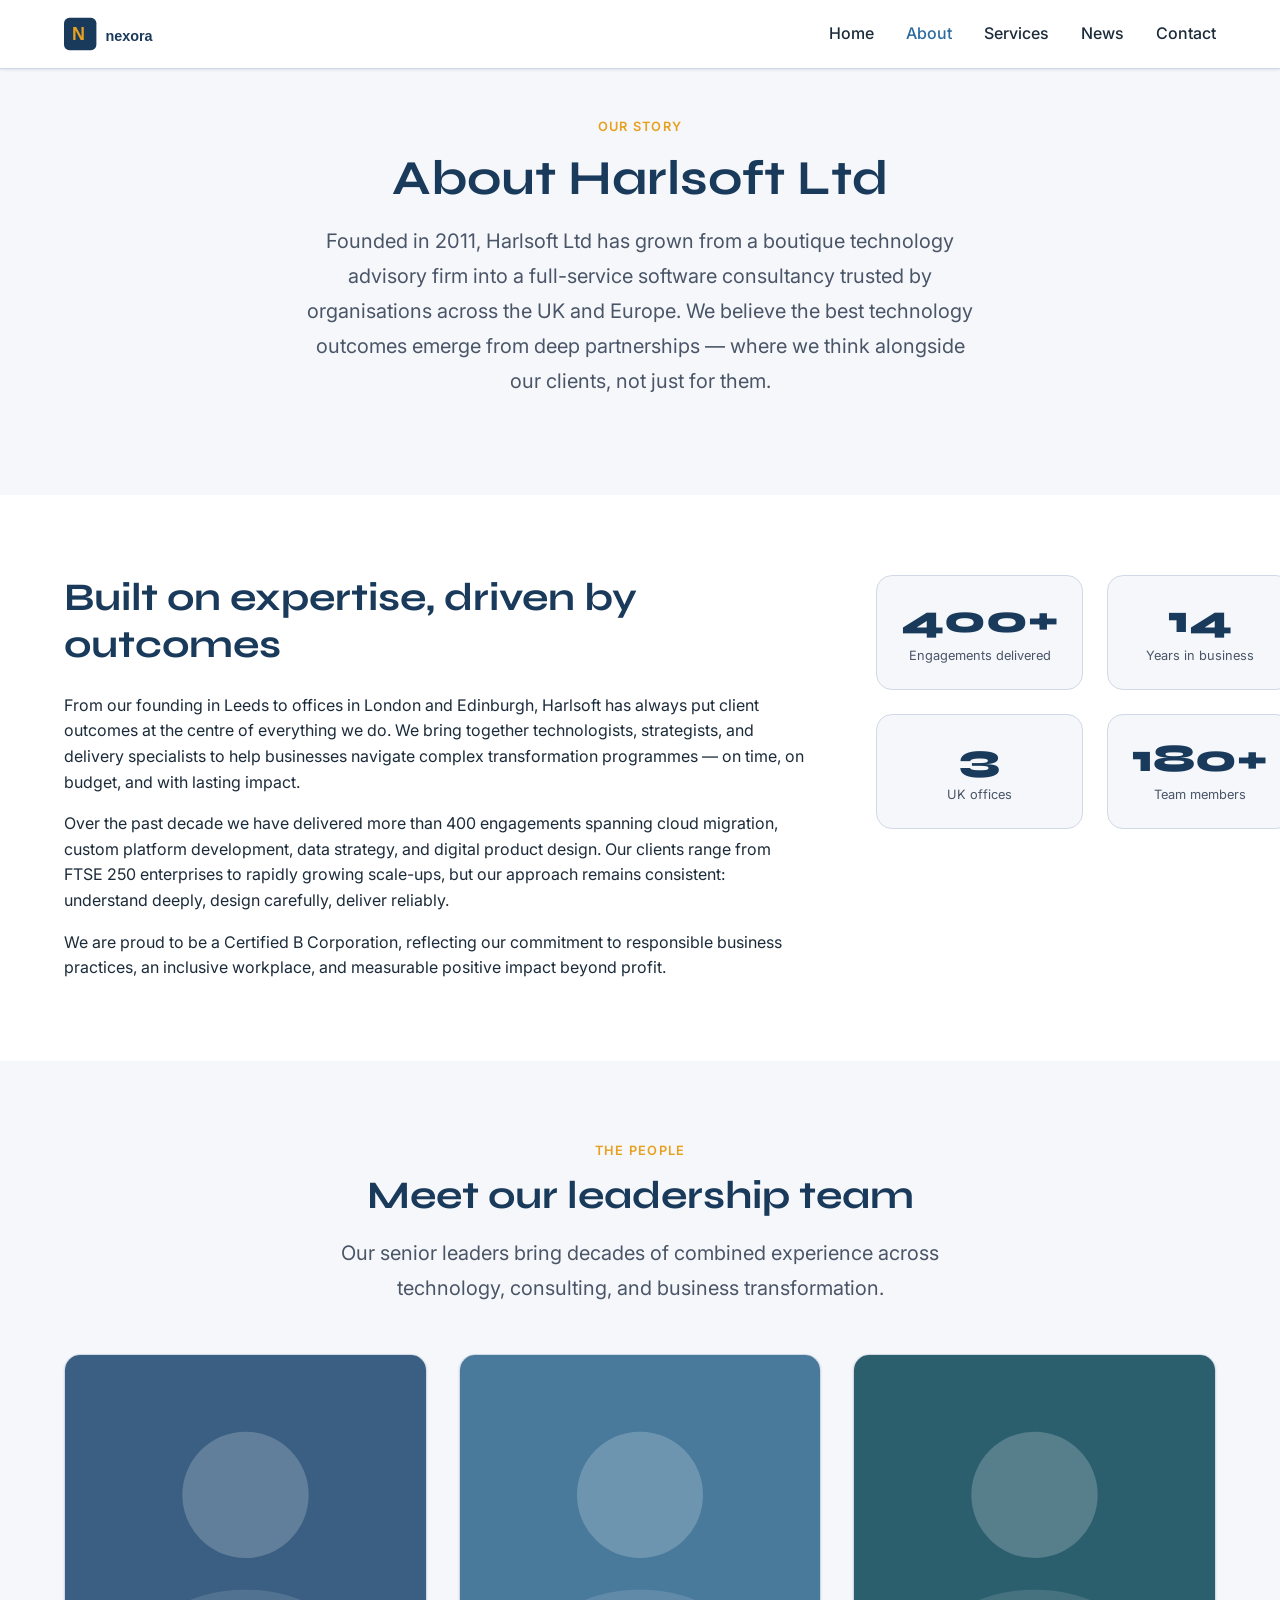
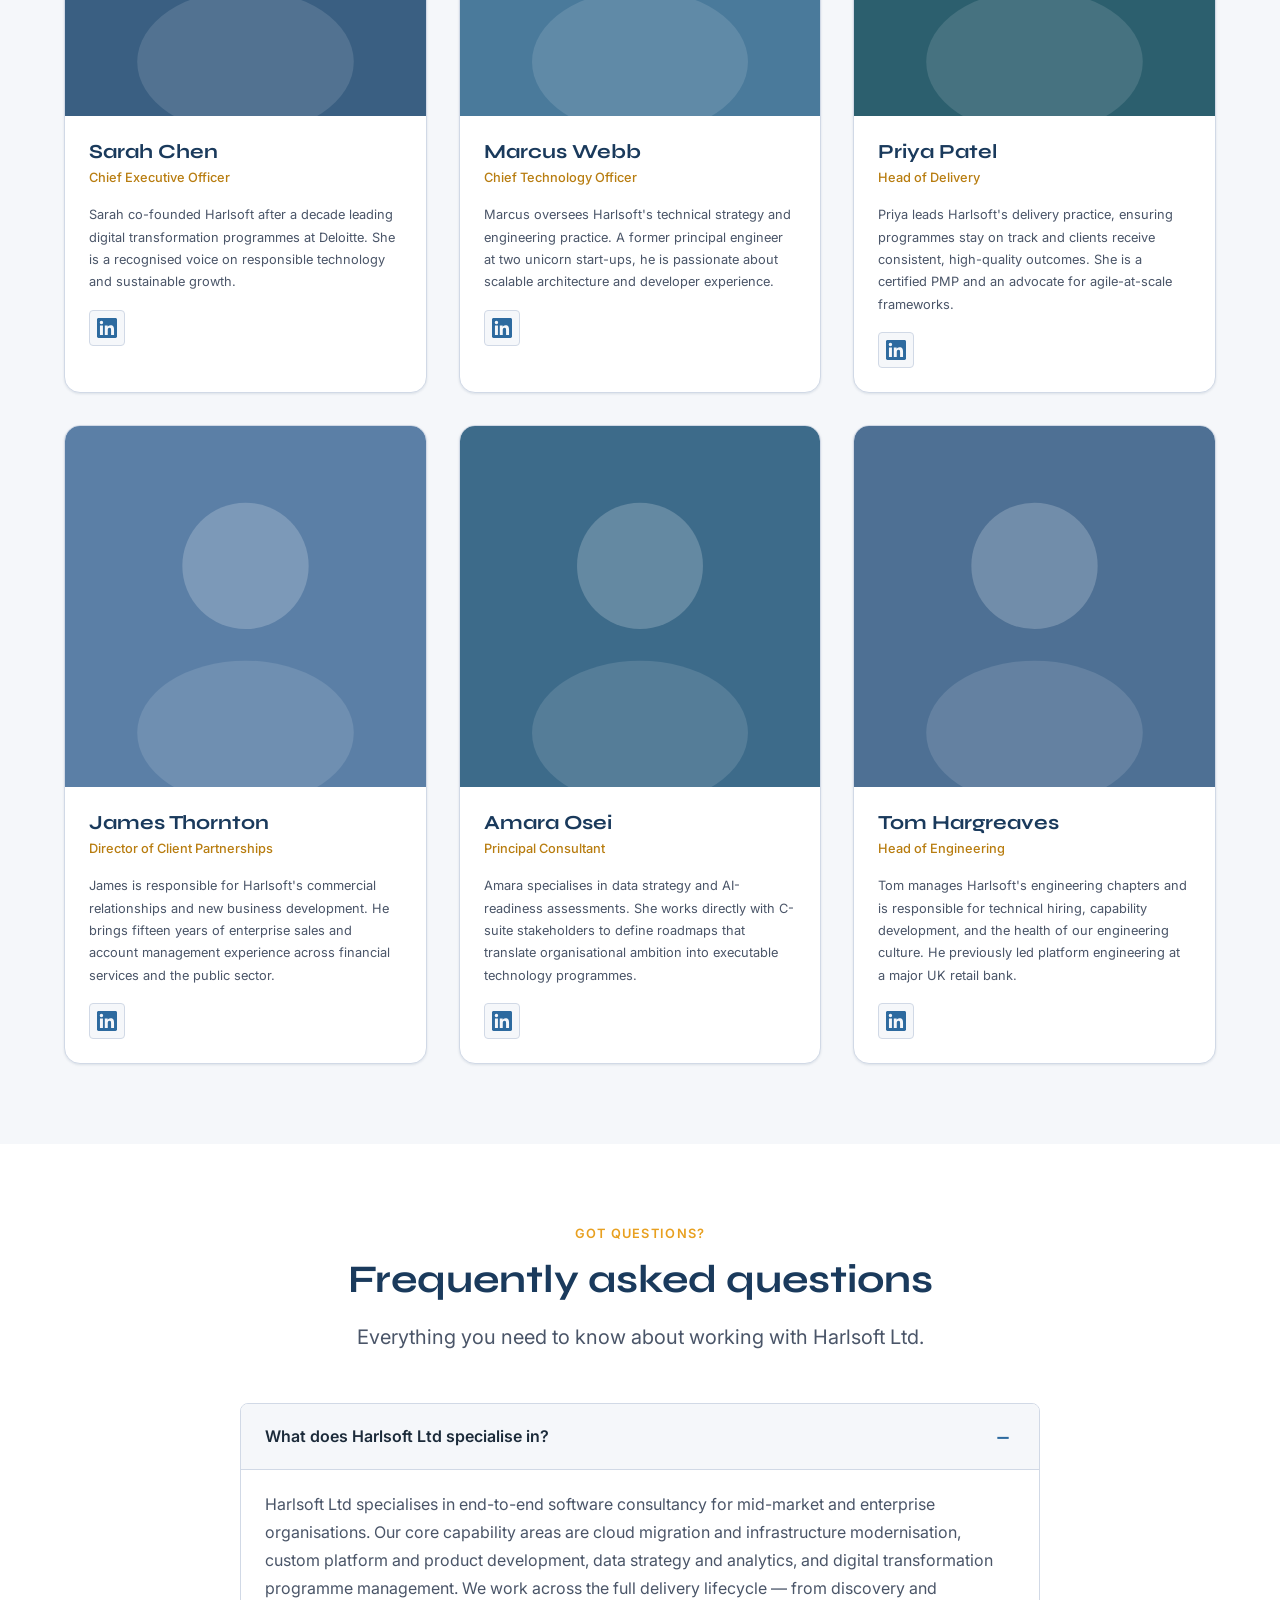
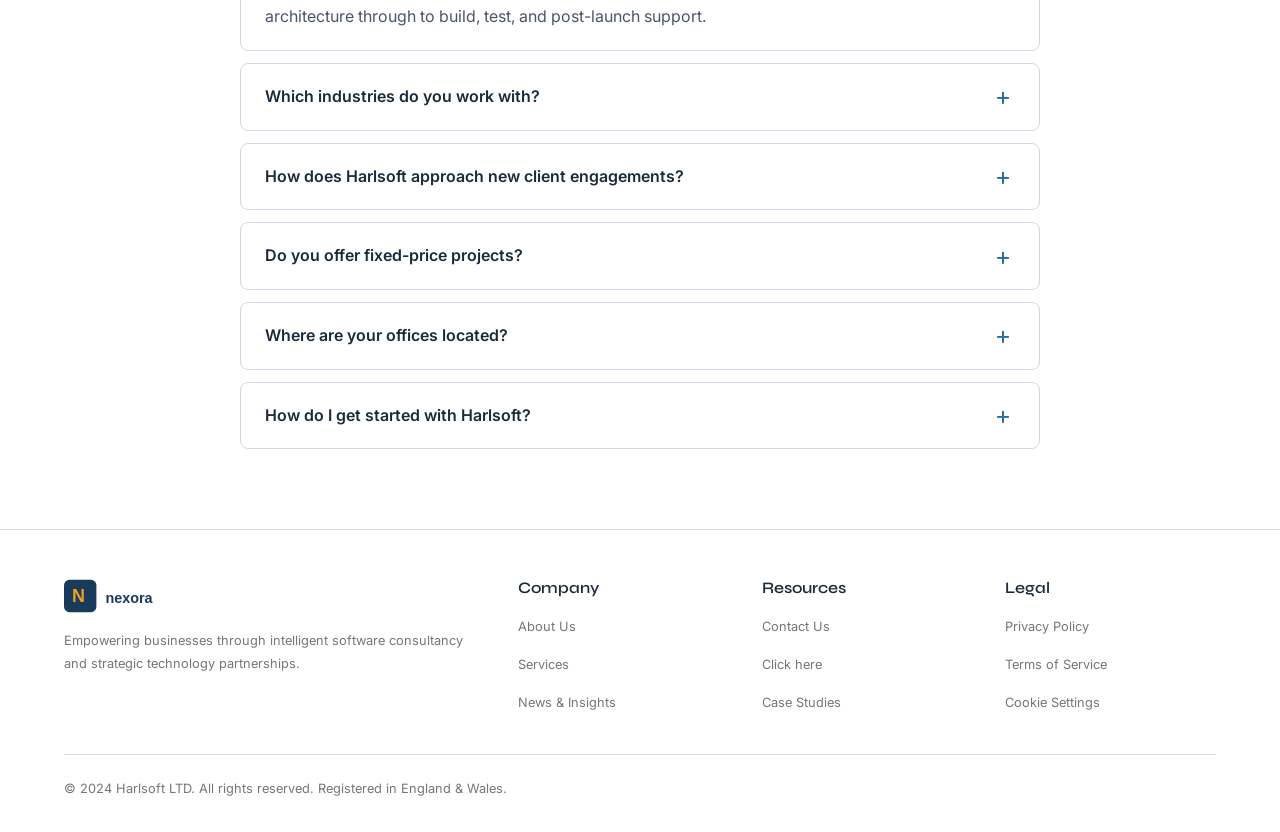
==== about.html @ 0dbf915d "Established design system, file scaffolding and shared layout, Built layout chrome for everypage, Bu" ====
<!DOCTYPE html>
<html>
  <head>
    <meta charset="UTF-8" />
    <meta name="viewport" content="width=device-width, initial-scale=1.0" />
    <title>Harlsoft Ltd</title>
    <link rel="stylesheet" href="css/styles.css" />
  </head>
  <body>
    <a href="#main-content" class="skip-link">Skip to main content</a>

    <header class="site-header">
      <div class="container">
        <div class="nav-wrapper">
          <a href="index.html" class="nav-logo">
            <img src="assets/images/logo.svg" alt="Harlsoft Ltd" />
          </a>
          <nav class="nav-primary" id="nav-primary">
            <ul>
              <li><a href="index.html" class="nav-link">Home</a></li>
              <li><a href="about.html" class="nav-link nav-link--active">About</a></li>
              <li><a href="services.html" class="nav-link">Services</a></li>
              <li><a href="news.html" class="nav-link">News</a></li>
              <li><a href="contact.html" class="nav-link">Contact</a></li>
            </ul>
          </nav>
          <div class="nav-hamburger" id="nav-hamburger">
            <span></span>
            <span></span>
            <span></span>
          </div>
        </div>
      </div>
    </header>

    <main id="main-content">

      <section class="section section--sm section--surface">
        <div class="container">
          <div class="section__header">
            <span class="section__eyebrow">Our Story</span>
            <h1 class="section__title">About Harlsoft Ltd</h1>
            <p class="section__lead">Founded in 2011, Harlsoft Ltd has grown from a boutique technology advisory firm into a full-service software consultancy trusted by organisations across the UK and Europe. We believe the best technology outcomes emerge from deep partnerships — where we think alongside our clients, not just for them.</p>
          </div>
        </div>
      </section>

      <section class="section">
        <div class="container">
          <div class="about-story">
            <div class="about-story__copy">
              <h2>Built on expertise, driven by outcomes</h2>
              <p>From our founding in Leeds to offices in London and Edinburgh, Harlsoft has always put client outcomes at the centre of everything we do. We bring together technologists, strategists, and delivery specialists to help businesses navigate complex transformation programmes — on time, on budget, and with lasting impact.</p>
              <p>Over the past decade we have delivered more than 400 engagements spanning cloud migration, custom platform development, data strategy, and digital product design. Our clients range from FTSE 250 enterprises to rapidly growing scale-ups, but our approach remains consistent: understand deeply, design carefully, deliver reliably.</p>
              <p>We are proud to be a Certified B Corporation, reflecting our commitment to responsible business practices, an inclusive workplace, and measurable positive impact beyond profit.</p>
            </div>
            <div class="about-story__stats">
              <div class="stat-block">
                <span class="stat-block__number">400+</span>
                <span class="stat-block__label">Engagements delivered</span>
              </div>
              <div class="stat-block">
                <span class="stat-block__number">14</span>
                <span class="stat-block__label">Years in business</span>
              </div>
              <div class="stat-block">
                <span class="stat-block__number">3</span>
                <span class="stat-block__label">UK offices</span>
              </div>
              <div class="stat-block">
                <span class="stat-block__number">180+</span>
                <span class="stat-block__label">Team members</span>
              </div>
            </div>
          </div>
        </div>
      </section>

      <section class="section section--surface">
        <div class="container">
          <div class="section__header">
            <span class="section__eyebrow">The People</span>
            <h2 class="section__title">Meet our leadership team</h2>
            <p class="section__lead">Our senior leaders bring decades of combined experience across technology, consulting, and business transformation.</p>
          </div>
          <div class="team-grid">

            <div class="team-member">
              <div class="team-member__photo">
                <img src="assets/images/team-1.svg" alt="Sarah Chen" class="team-member__img" />
              </div>
              <div class="team-member__info">
                <h3 class="team-member__name">Sarah Chen</h3>
                <p class="team-member__role">Chief Executive Officer</p>
                <p class="team-member__bio">Sarah co-founded Harlsoft after a decade leading digital transformation programmes at Deloitte. She is a recognised voice on responsible technology and sustainable growth.</p>
                <a href="#" class="team-member__linkedin">
                  <svg xmlns="http://www.w3.org/2000/svg" viewBox="0 0 24 24" width="20" height="20" fill="currentColor">
                    <path d="M20.447 20.452h-3.554v-5.569c0-1.328-.027-3.037-1.852-3.037-1.853 0-2.136 1.445-2.136 2.939v5.667H9.351V9h3.414v1.561h.046c.477-.9 1.637-1.85 3.37-1.85 3.601 0 4.267 2.37 4.267 5.455v6.286zM5.337 7.433a2.062 2.062 0 01-2.063-2.065 2.064 2.064 0 112.063 2.065zm1.782 13.019H3.555V9h3.564v11.452zM22.225 0H1.771C.792 0 0 .774 0 1.729v20.542C0 23.227.792 24 1.771 24h20.451C23.2 24 24 23.227 24 22.271V1.729C24 .774 23.2 0 22.222 0h.003z"/>
                  </svg>
                </a>
              </div>
            </div>

            <div class="team-member">
              <div class="team-member__photo">
                <img src="assets/images/team-2.svg" class="team-member__img" />
              </div>
              <div class="team-member__info">
                <h3 class="team-member__name">Marcus Webb</h3>
                <p class="team-member__role">Chief Technology Officer</p>
                <p class="team-member__bio">Marcus oversees Harlsoft's technical strategy and engineering practice. A former principal engineer at two unicorn start-ups, he is passionate about scalable architecture and developer experience.</p>
                <a href="#" class="team-member__linkedin">
                  <svg xmlns="http://www.w3.org/2000/svg" viewBox="0 0 24 24" width="20" height="20" fill="currentColor">
                    <path d="M20.447 20.452h-3.554v-5.569c0-1.328-.027-3.037-1.852-3.037-1.853 0-2.136 1.445-2.136 2.939v5.667H9.351V9h3.414v1.561h.046c.477-.9 1.637-1.85 3.37-1.85 3.601 0 4.267 2.37 4.267 5.455v6.286zM5.337 7.433a2.062 2.062 0 01-2.063-2.065 2.064 2.064 0 112.063 2.065zm1.782 13.019H3.555V9h3.564v11.452zM22.225 0H1.771C.792 0 0 .774 0 1.729v20.542C0 23.227.792 24 1.771 24h20.451C23.2 24 24 23.227 24 22.271V1.729C24 .774 23.2 0 22.222 0h.003z"/>
                  </svg>
                </a>
              </div>
            </div>

            <div class="team-member">
              <div class="team-member__photo">
                <img src="assets/images/team-3.svg" alt="Priya Patel" class="team-member__img" />
              </div>
              <div class="team-member__info">
                <h3 class="team-member__name">Priya Patel</h3>
                <p class="team-member__role">Head of Delivery</p>
                <p class="team-member__bio">Priya leads Harlsoft's delivery practice, ensuring programmes stay on track and clients receive consistent, high-quality outcomes. She is a certified PMP and an advocate for agile-at-scale frameworks.</p>
                <a href="#" class="team-member__linkedin">
                  <svg xmlns="http://www.w3.org/2000/svg" viewBox="0 0 24 24" width="20" height="20" fill="currentColor">
                    <path d="M20.447 20.452h-3.554v-5.569c0-1.328-.027-3.037-1.852-3.037-1.853 0-2.136 1.445-2.136 2.939v5.667H9.351V9h3.414v1.561h.046c.477-.9 1.637-1.85 3.37-1.85 3.601 0 4.267 2.37 4.267 5.455v6.286zM5.337 7.433a2.062 2.062 0 01-2.063-2.065 2.064 2.064 0 112.063 2.065zm1.782 13.019H3.555V9h3.564v11.452zM22.225 0H1.771C.792 0 0 .774 0 1.729v20.542C0 23.227.792 24 1.771 24h20.451C23.2 24 24 23.227 24 22.271V1.729C24 .774 23.2 0 22.222 0h.003z"/>
                  </svg>
                </a>
              </div>
            </div>

            <div class="team-member">
              <div class="team-member__photo">
                <img src="assets/images/team-4.svg" class="team-member__img" />
              </div>
              <div class="team-member__info">
                <h3 class="team-member__name">James Thornton</h3>
                <p class="team-member__role">Director of Client Partnerships</p>
                <p class="team-member__bio">James is responsible for Harlsoft's commercial relationships and new business development. He brings fifteen years of enterprise sales and account management experience across financial services and the public sector.</p>
                <a href="#" class="team-member__linkedin">
                  <svg xmlns="http://www.w3.org/2000/svg" viewBox="0 0 24 24" width="20" height="20" fill="currentColor">
                    <path d="M20.447 20.452h-3.554v-5.569c0-1.328-.027-3.037-1.852-3.037-1.853 0-2.136 1.445-2.136 2.939v5.667H9.351V9h3.414v1.561h.046c.477-.9 1.637-1.85 3.37-1.85 3.601 0 4.267 2.37 4.267 5.455v6.286zM5.337 7.433a2.062 2.062 0 01-2.063-2.065 2.064 2.064 0 112.063 2.065zm1.782 13.019H3.555V9h3.564v11.452zM22.225 0H1.771C.792 0 0 .774 0 1.729v20.542C0 23.227.792 24 1.771 24h20.451C23.2 24 24 23.227 24 22.271V1.729C24 .774 23.2 0 22.222 0h.003z"/>
                  </svg>
                </a>
              </div>
            </div>

            <div class="team-member">
              <div class="team-member__photo">
                <img src="assets/images/team-5.svg" alt="Amara Osei" class="team-member__img" />
              </div>
              <div class="team-member__info">
                <h3 class="team-member__name">Amara Osei</h3>
                <p class="team-member__role">Principal Consultant</p>
                <p class="team-member__bio">Amara specialises in data strategy and AI-readiness assessments. She works directly with C-suite stakeholders to define roadmaps that translate organisational ambition into executable technology programmes.</p>
                <a href="#" class="team-member__linkedin">
                  <svg xmlns="http://www.w3.org/2000/svg" viewBox="0 0 24 24" width="20" height="20" fill="currentColor">
                    <path d="M20.447 20.452h-3.554v-5.569c0-1.328-.027-3.037-1.852-3.037-1.853 0-2.136 1.445-2.136 2.939v5.667H9.351V9h3.414v1.561h.046c.477-.9 1.637-1.85 3.37-1.85 3.601 0 4.267 2.37 4.267 5.455v6.286zM5.337 7.433a2.062 2.062 0 01-2.063-2.065 2.064 2.064 0 112.063 2.065zm1.782 13.019H3.555V9h3.564v11.452zM22.225 0H1.771C.792 0 0 .774 0 1.729v20.542C0 23.227.792 24 1.771 24h20.451C23.2 24 24 23.227 24 22.271V1.729C24 .774 23.2 0 22.222 0h.003z"/>
                  </svg>
                </a>
              </div>
            </div>

            <div class="team-member">
              <div class="team-member__photo">
                <img src="assets/images/team-6.svg" class="team-member__img" />
              </div>
              <div class="team-member__info">
                <h3 class="team-member__name">Tom Hargreaves</h3>
                <p class="team-member__role">Head of Engineering</p>
                <p class="team-member__bio">Tom manages Harlsoft's engineering chapters and is responsible for technical hiring, capability development, and the health of our engineering culture. He previously led platform engineering at a major UK retail bank.</p>
                <a href="#" class="team-member__linkedin">
                  <svg xmlns="http://www.w3.org/2000/svg" viewBox="0 0 24 24" width="20" height="20" fill="currentColor">
                    <path d="M20.447 20.452h-3.554v-5.569c0-1.328-.027-3.037-1.852-3.037-1.853 0-2.136 1.445-2.136 2.939v5.667H9.351V9h3.414v1.561h.046c.477-.9 1.637-1.85 3.37-1.85 3.601 0 4.267 2.37 4.267 5.455v6.286zM5.337 7.433a2.062 2.062 0 01-2.063-2.065 2.064 2.064 0 112.063 2.065zm1.782 13.019H3.555V9h3.564v11.452zM22.225 0H1.771C.792 0 0 .774 0 1.729v20.542C0 23.227.792 24 1.771 24h20.451C23.2 24 24 23.227 24 22.271V1.729C24 .774 23.2 0 22.222 0h.003z"/>
                  </svg>
                </a>
              </div>
            </div>

          </div>
        </div>
      </section>

      <section class="section">
        <div class="container">
          <div class="section__header">
            <span class="section__eyebrow">Got Questions?</span>
            <h2 class="section__title">Frequently asked questions</h2>
            <p class="section__lead">Everything you need to know about working with Harlsoft Ltd.</p>
          </div>

          <div class="accordion" id="faq-accordion">

            <div class="accordion__item accordion__item--open">
              <div class="accordion__trigger">
                <span class="accordion__question">What does Harlsoft Ltd specialise in?</span>
                <span class="accordion__icon">&#8722;</span>
              </div>
              <div class="accordion__panel" aria-hidden="true">
                <p>Harlsoft Ltd specialises in end-to-end software consultancy for mid-market and enterprise organisations. Our core capability areas are cloud migration and infrastructure modernisation, custom platform and product development, data strategy and analytics, and digital transformation programme management. We work across the full delivery lifecycle — from discovery and architecture through to build, test, and post-launch support.</p>
              </div>
            </div>

            <div class="accordion__item">
              <div class="accordion__trigger">
                <span class="accordion__question">Which industries do you work with?</span>
                <span class="accordion__icon">&#43;</span>
              </div>
              <div class="accordion__panel" aria-hidden="true">
                <p>We have deep sector experience across financial services, insurance, retail and e-commerce, media and publishing, logistics, and the public sector. While our consultants bring sector-specific knowledge, we find that the technology and delivery challenges our clients face transcend industry boundaries — and we actively share learnings across verticals to bring fresh perspectives to every engagement.</p>
              </div>
            </div>

            <div class="accordion__item">
              <div class="accordion__trigger">
                <span class="accordion__question">How does Harlsoft approach new client engagements?</span>
                <span class="accordion__icon">&#43;</span>
              </div>
              <div class="accordion__panel" aria-hidden="true">
                <p>Every engagement begins with a structured discovery phase, typically two to four weeks, during which we meet key stakeholders, review existing systems and documentation, and develop a clear picture of your objectives, constraints, and risks. From discovery we produce a delivery roadmap and a recommended engagement model — whether that is a dedicated team, a time-and-materials arrangement, or a fixed-scope project. We will never recommend a model that does not genuinely suit your needs.</p>
              </div>
            </div>

            <div class="accordion__item">
              <div class="accordion__trigger">
                <span class="accordion__question">Do you offer fixed-price projects?</span>
                <span class="accordion__icon">&#43;</span>
              </div>
              <div class="accordion__panel" aria-hidden="true">
                <p>Yes, for well-defined scopes we are happy to work on a fixed-price basis. We use our discovery phase to ensure we understand the requirements thoroughly before committing to a price. For more exploratory or iterative programmes, we typically recommend a time-and-materials model with clear sprint cadences and regular budget reviews, which gives you both flexibility and predictability. Our commercial team will work with you to find the arrangement that best fits your procurement requirements.</p>
              </div>
            </div>

            <div class="accordion__item">
              <div class="accordion__trigger">
                <span class="accordion__question">Where are your offices located?</span>
                <span class="accordion__icon">&#43;</span>
              </div>
              <div class="accordion__panel" aria-hidden="true">
                <p>Our headquarters are in Leeds, with additional offices in London (Shoreditch) and Edinburgh. We operate on a hybrid model — our consultants work on-site with clients when collaboration demands it and remotely when deep focus work is required. We are comfortable working with clients anywhere in the UK and have delivered remote-first engagements for clients in Europe and North America.</p>
              </div>
            </div>

            <div class="accordion__item">
              <div class="accordion__trigger">
                <span class="accordion__question">How do I get started with Harlsoft?</span>
                <span class="accordion__icon">&#43;</span>
              </div>
              <div class="accordion__panel" aria-hidden="true">
                <p>The easiest way to start a conversation is through our <a href="contact.html">contact form</a>. Tell us a little about your organisation and the challenge you are trying to solve, and one of our client partners will be in touch within one working day. If you have a more urgent requirement, you are welcome to call our main office number listed on the contact page. We do not use gatekeeping sales processes — you will speak to a senior consultant from your very first conversation.</p>
              </div>
            </div>

          </div>
        </div>
      </section>

    </main>

    <footer class="site-footer">
      <div class="container">
        <div class="footer-grid">
          <div class="footer-col footer-col--brand">
            <a href="index.html" class="nav-logo footer-logo">
              <img src="assets/images/logo.svg" alt="Harlsoft Ltd" />
            </a>
            <p>Empowering businesses through intelligent software consultancy and strategic technology partnerships.</p>
          </div>
          <div class="footer-col">
            <h4>Company</h4>
            <ul>
              <li><a href="about.html">About Us</a></li>
              <li><a href="services.html">Services</a></li>
              <li><a href="news.html">News &amp; Insights</a></li>
            </ul>
          </div>
          <div class="footer-col">
            <h4>Resources</h4>
            <ul>
              <li><a href="contact.html">Contact Us</a></li>
              <li><a href="#">Click here</a></li>
              <li><a href="#">Case Studies</a></li>
            </ul>
          </div>
          <div class="footer-col">
            <h4>Legal</h4>
            <ul>
              <li><a href="#">Privacy Policy</a></li>
              <li><a href="#">Terms of Service</a></li>
              <li><a href="#">Cookie Settings</a></li>
            </ul>
          </div>
        </div>
        <div class="footer-bottom">
          <p>&copy; 2024 Harlsoft LTD. All rights reserved. Registered in England &amp; Wales.</p>
        </div>
      </div>
    </footer>

    <script src="js/main.js"></script>
  </body>
</html>
---- css/styles.css ----
/*
 * Harlsoft Ltd — Corporate Site Stylesheet
 * Brand direction: trustworthy / corporate-blue
 * Primary palette: deep navy + slate + white, amber accent
 * Display font: Syne | Body font: Inter
 */

@import url('https://fonts.googleapis.com/css2?family=Syne:wght@600;700;800&family=Inter:wght@300;400;500;600&display=swap');

/* =========================================================
   Custom Properties — Design System
   ========================================================= */

:root {
  /* Colour — Brand */
  --colour-primary:       #1a3a5c;
  --colour-primary-mid:   #2d6a9f;
  --colour-primary-light: #6fb3e0;
  --colour-accent:        #e8a020;
  --colour-accent-dark:   #b87d10;

  /* Colour — Neutrals */
  --colour-white:         #ffffff;
  --colour-surface:       #f5f7fa;
  --colour-border:        #d1d9e6;
  --colour-muted:         #767676;
  --colour-text-secondary:#4a5568;
  --colour-text:          #1c2b3a;
  --colour-dark:          #0f1f30;

  /* Colour — Feedback */
  --colour-success:       #2a7d4f;
  --colour-error:         #c0392b;
  --colour-warning:       #d68910;

  /* Typography — Font Families */
  --font-display: 'Syne', 'Segoe UI', Arial, sans-serif;
  --font-body:    'Inter', 'Segoe UI', Arial, sans-serif;

  /* Typography — Scale (Major Third: 1.250) */
  --text-xs:   0.64rem;    /* ~10px */
  --text-sm:   0.8rem;     /* ~13px */
  --text-base: 1rem;       /* 16px */
  --text-md:   1.25rem;    /* 20px */
  --text-lg:   1.563rem;   /* 25px */
  --text-xl:   1.953rem;   /* 31px */
  --text-2xl:  2.441rem;   /* 39px */
  --text-3xl:  3.052rem;   /* 49px */

  /* Typography — Weight */
  --weight-light:   300;
  --weight-regular: 400;
  --weight-medium:  500;
  --weight-semibold:600;
  --weight-bold:    700;
  --weight-extrabold:800;

  /* Typography — Line height */
  --leading-tight:  1.2;
  --leading-snug:   1.4;
  --leading-normal: 1.6;
  --leading-relaxed:1.75;

  /* Spacing Scale (base 4px) */
  --space-1:  0.25rem;   /* 4px */
  --space-2:  0.5rem;    /* 8px */
  --space-3:  0.75rem;   /* 12px */
  --space-4:  1rem;      /* 16px */
  --space-5:  1.25rem;   /* 20px */
  --space-6:  1.5rem;    /* 24px */
  --space-8:  2rem;      /* 32px */
  --space-10: 2.5rem;    /* 40px */
  --space-12: 3rem;      /* 48px */
  --space-16: 4rem;      /* 64px */
  --space-20: 5rem;      /* 80px */
  --space-24: 6rem;      /* 96px */
  --space-32: 8rem;      /* 128px */

  /* Layout */
  --container-max:   1200px;
  --container-wide:  1400px;
  --gutter:          var(--space-6);

  /* Radius */
  --radius-sm:  4px;
  --radius-md:  8px;
  --radius-lg:  16px;
  --radius-full:9999px;

  /* Shadow */
  --shadow-sm:  0 1px 3px rgba(26,58,92,0.08), 0 1px 2px rgba(26,58,92,0.04);
  --shadow-md:  0 4px 12px rgba(26,58,92,0.10), 0 2px 6px rgba(26,58,92,0.06);
  --shadow-lg:  0 12px 32px rgba(26,58,92,0.14), 0 4px 12px rgba(26,58,92,0.08);
  --shadow-xl:  0 24px 64px rgba(26,58,92,0.18);

  /* Transitions */
  --transition-fast:   0.15s ease;
  --transition-normal: 0.25s ease;
  --transition-slow:   0.4s ease;

  /* Z-index layers */
  --z-base:    1;
  --z-overlay: 100;
  --z-modal:   200;
  --z-nav:     300;
  --z-toast:   400;

  /* Breakpoints (referenced in comments — used via media queries below) */
  /* --bp-sm: 480px | --bp-md: 768px | --bp-lg: 1024px | --bp-xl: 1280px */
}

/* =========================================================
   Reset & Base
   ========================================================= */

*, *::before, *::after {
  box-sizing: border-box;
  margin: 0;
  padding: 0;
}

html {
  font-size: 100%;
  scroll-behavior: smooth;
  -webkit-text-size-adjust: 100%;
}

body {
  font-family: var(--font-body);
  font-size: var(--text-base);
  font-weight: var(--weight-regular);
  line-height: var(--leading-normal);
  color: var(--colour-text);
  background-color: var(--colour-white);
  min-height: 100vh;
  display: flex;
  flex-direction: column;
}

img,
svg {
  display: block;
  max-width: 100%;
}

a {
  color: var(--colour-primary-mid);
  text-decoration: underline;
}

a:hover {
  color: var(--colour-primary);
}

ul, ol {
  list-style: none;
}

button,
input,
select,
textarea {
  font-family: inherit;
  font-size: inherit;
}

/* =========================================================
   Layout Utilities
   ========================================================= */

.container {
  width: 100%;
  max-width: var(--container-max);
  margin-inline: auto;
  padding-inline: var(--gutter);
}

.container--wide {
  max-width: var(--container-wide);
}

.sr-only {
  position: absolute;
  width: 1px;
  height: 1px;
  padding: 0;
  margin: -1px;
  overflow: hidden;
  clip: rect(0 0 0 0);
  white-space: nowrap;
  border-width: 0;
}

/* =========================================================
   Typography
   ========================================================= */

h1, h2, h3, h4, h5, h6 {
  font-family: var(--font-display);
  font-weight: var(--weight-bold);
  line-height: var(--leading-tight);
  color: var(--colour-primary);
}

h1 { font-size: var(--text-3xl); }
h2 { font-size: var(--text-2xl); }
h3 { font-size: var(--text-xl); }
h4 { font-size: var(--text-lg); }
h5 { font-size: var(--text-md); }
h6 { font-size: var(--text-base); }

p { margin-block-end: var(--space-4); }
p:last-child { margin-block-end: 0; }

strong { font-weight: var(--weight-semibold); }

blockquote {
  border-inline-start: 4px solid var(--colour-primary-light);
  padding: var(--space-4) var(--space-6);
  margin: var(--space-8) 0;
  font-style: italic;
  color: var(--colour-text-secondary);
}

/* =========================================================
   Buttons
   ========================================================= */

.btn {
  display: inline-flex;
  align-items: center;
  gap: var(--space-2);
  padding: var(--space-3) var(--space-6);
  font-family: var(--font-body);
  font-size: var(--text-base);
  font-weight: var(--weight-medium);
  line-height: 1;
  border: 2px solid transparent;
  border-radius: var(--radius-md);
  cursor: pointer;
  text-decoration: none;
  transition: background-color var(--transition-fast),
              color var(--transition-fast),
              border-color var(--transition-fast),
              box-shadow var(--transition-fast);
  white-space: nowrap;
}

.btn--primary {
  background-color: var(--colour-primary);
  color: var(--colour-white);
  border-color: var(--colour-primary);
}

.btn--primary:hover {
  background-color: var(--colour-primary-mid);
  border-color: var(--colour-primary-mid);
  color: var(--colour-white);
}

.btn--secondary {
  background-color: transparent;
  color: var(--colour-primary);
  border-color: var(--colour-primary);
}

.btn--secondary:hover {
  background-color: var(--colour-primary);
  color: var(--colour-white);
}

.btn--accent {
  background-color: var(--colour-accent);
  color: var(--colour-white);
  border-color: var(--colour-accent);
}

.btn--accent:hover {
  background-color: var(--colour-accent-dark);
  border-color: var(--colour-accent-dark);
  color: var(--colour-white);
}

.btn--lg {
  padding: var(--space-4) var(--space-8);
  font-size: var(--text-md);
}

.btn--sm {
  padding: var(--space-2) var(--space-4);
  font-size: var(--text-sm);
}

/* =========================================================
   Forms (base)
   ========================================================= */

.form-field {
  display: flex;
  flex-direction: column;
  gap: var(--space-2);
  margin-block-end: var(--space-5);
}

.form-label {
  font-weight: var(--weight-medium);
  font-size: var(--text-sm);
  color: var(--colour-text);
}

.form-input,
.form-select,
.form-textarea {
  width: 100%;
  padding: var(--space-3) var(--space-4);
  border: 1px solid var(--colour-border);
  border-radius: var(--radius-md);
  background-color: var(--colour-white);
  color: var(--colour-text);
  transition: border-color var(--transition-fast), box-shadow var(--transition-fast);
}

.form-input:focus,
.form-select:focus,
.form-textarea:focus {
  border-color: var(--colour-primary-mid);
  box-shadow: 0 0 0 3px rgba(45,106,159,0.2);
}

.form-textarea {
  resize: vertical;
  min-height: 120px;
}

/* =========================================================
   Cards
   ========================================================= */

.card {
  background: var(--colour-white);
  border: 1px solid var(--colour-border);
  border-radius: var(--radius-lg);
  overflow: hidden;
  box-shadow: var(--shadow-sm);
  transition: box-shadow var(--transition-normal), transform var(--transition-normal);
}

.card:hover {
  box-shadow: var(--shadow-md);
  transform: translateY(-2px);
}

.card__body {
  padding: var(--space-6);
}

.card__img {
  width: 100%;
  aspect-ratio: 16 / 9;
  object-fit: cover;
}

/* =========================================================
   Section spacing
   ========================================================= */

.section {
  padding-block: var(--space-20);
}

.section--sm {
  padding-block: var(--space-12);
}

.section--lg {
  padding-block: var(--space-32);
}

.section--surface {
  background-color: var(--colour-surface);
}

.section--dark {
  background-color: var(--colour-primary);
  color: var(--colour-white);
}

.section__header {
  text-align: center;
  max-width: 680px;
  margin-inline: auto;
  margin-block-end: var(--space-12);
}

.section__eyebrow {
  display: block;
  font-size: var(--text-sm);
  font-weight: var(--weight-semibold);
  letter-spacing: 0.1em;
  text-transform: uppercase;
  color: var(--colour-accent);
  margin-block-end: var(--space-3);
}

.section__title {
  margin-block-end: var(--space-4);
}

.section__lead {
  font-size: var(--text-md);
  color: var(--colour-text-secondary);
  line-height: var(--leading-relaxed);
}

/* =========================================================
   Grid utilities
   ========================================================= */

.grid {
  display: grid;
  gap: var(--space-6);
}

.grid--2 { grid-template-columns: repeat(2, 1fr); }
.grid--3 { grid-template-columns: repeat(3, 1fr); }
.grid--4 { grid-template-columns: repeat(4, 1fr); }

@media (max-width: 1024px) {
  .grid--4 { grid-template-columns: repeat(2, 1fr); }
  .grid--3 { grid-template-columns: repeat(2, 1fr); }
}

@media (max-width: 768px) {
  .grid--4,
  .grid--3,
  .grid--2 { grid-template-columns: 1fr; }
}

/* =========================================================
   Responsive breakpoints (global)
   ========================================================= */

@media (max-width: 1024px) {
  :root { --gutter: var(--space-5); }
  h1 { font-size: var(--text-2xl); }
  h2 { font-size: var(--text-xl); }
}

@media (max-width: 768px) {
  :root { --gutter: var(--space-4); }
  h1 { font-size: var(--text-xl); }
  h2 { font-size: var(--text-lg); }
  .section { padding-block: var(--space-12); }
}

@media (max-width: 480px) {
  :root { --gutter: var(--space-3); }
}

/* =========================================================
   Focus Reset
   ========================================================= */

* {
  outline: none;
}

/* =========================================================
   Skip Navigation
   ========================================================= */

.skip-link {
  display: none;
}

/* =========================================================
   Site Header & Navigation
   ========================================================= */

.site-header {
  position: sticky;
  top: 0;
  z-index: var(--z-nav);
  background-color: var(--colour-white);
  border-bottom: 1px solid var(--colour-border);
  box-shadow: var(--shadow-sm);
}

.nav-wrapper {
  position: relative;
  display: flex;
  align-items: center;
  justify-content: space-between;
  padding-block: var(--space-4);
}

.nav-logo {
  display: flex;
  align-items: center;
  text-decoration: none;
  flex-shrink: 0;
}

.nav-logo img {
  height: 36px;
  width: auto;
}

.footer-logo {
  margin-block-end: var(--space-4);
}

.nav-primary ul {
  display: flex;
  align-items: center;
  gap: var(--space-8);
}

.nav-link {
  color: var(--colour-text);
  text-decoration: none;
  font-weight: var(--weight-medium);
  font-size: var(--text-base);
  padding-block: var(--space-1);
  transition: color var(--transition-fast);
}

.nav-link:hover {
  color: var(--colour-primary-mid);
}

.nav-link--active {
  color: var(--colour-primary-mid);
}

.nav-hamburger {
  display: none;
  flex-direction: column;
  justify-content: space-between;
  width: 28px;
  height: 20px;
  cursor: pointer;
}

.nav-hamburger span {
  display: block;
  width: 100%;
  height: 2px;
  background-color: var(--colour-text);
  border-radius: 2px;
  transition: transform var(--transition-fast), opacity var(--transition-fast);
}

.nav-hamburger--open span:nth-child(1) {
  transform: translateY(9px) rotate(45deg);
}

.nav-hamburger--open span:nth-child(2) {
  opacity: 0;
}

.nav-hamburger--open span:nth-child(3) {
  transform: translateY(-9px) rotate(-45deg);
}

@media (max-width: 768px) {
  .nav-hamburger {
    display: flex;
  }

  .nav-primary {
    display: none;
    position: absolute;
    top: calc(100% + var(--space-4));
    left: calc(var(--gutter) * -1);
    right: calc(var(--gutter) * -1);
    background-color: var(--colour-white);
    border-top: 1px solid var(--colour-border);
    border-bottom: 1px solid var(--colour-border);
    padding: var(--space-5) var(--space-6);
    box-shadow: var(--shadow-md);
  }

  .nav-primary--open {
    display: block;
  }

  .nav-primary ul {
    flex-direction: column;
    align-items: flex-start;
    gap: var(--space-5);
  }
}

/* =========================================================
   Site Footer
   ========================================================= */

.site-footer {
  background-color: var(--colour-white);
  border-top: 1px solid var(--colour-border);
  padding-block: var(--space-12) var(--space-8);
  margin-top: auto;
  color: #767676;
}

.footer-grid {
  display: grid;
  grid-template-columns: 2fr 1fr 1fr 1fr;
  gap: var(--space-8);
  margin-block-end: var(--space-10);
}

.footer-col h3,
.footer-col h4 {
  font-size: var(--text-base);
  font-weight: var(--weight-semibold);
  color: var(--colour-text);
  margin-block-end: var(--space-4);
}

.footer-col p {
  font-size: var(--text-sm);
  line-height: var(--leading-relaxed);
}

.footer-col ul {
  display: flex;
  flex-direction: column;
  gap: var(--space-3);
}

.footer-col a {
  color: #767676;
  font-size: var(--text-sm);
  text-decoration: none;
}

.footer-col a:hover {
  color: var(--colour-primary);
  text-decoration: underline;
}

.footer-bottom {
  border-top: 1px solid var(--colour-border);
  padding-block-start: var(--space-6);
  font-size: var(--text-sm);
  color: #767676;
}

@media (max-width: 1024px) {
  .footer-grid {
    grid-template-columns: 1fr 1fr;
  }

  .footer-col--brand {
    grid-column: 1 / -1;
  }
}

@media (max-width: 768px) {
  .footer-grid {
    grid-template-columns: 1fr;
  }
}

/* =========================================================
   Hero
   ========================================================= */

.hero {
  position: relative;
  min-height: 580px;
  display: flex;
  align-items: center;
  background-color: var(--colour-primary);
  overflow: hidden;
}

.hero__media {
  position: absolute;
  inset: 0;
  z-index: 0;
}

.hero__img {
  width: 100%;
  height: 100%;
  object-fit: cover;
  opacity: 0.3;
}

.hero__overlay {
  position: relative;
  z-index: 1;
  padding-block: var(--space-24);
}

.hero__content {
  max-width: 640px;
}

.hero__heading {
  color: var(--colour-white);
  font-size: var(--text-3xl);
  margin-block-end: var(--space-5);
}

.hero__lead {
  color: rgba(255, 255, 255, 0.85);
  font-size: var(--text-md);
  line-height: var(--leading-relaxed);
  margin-block-end: var(--space-10);
}

.hero__actions {
  display: flex;
  gap: var(--space-4);
  flex-wrap: wrap;
}

.btn--outline-white {
  background-color: transparent;
  color: var(--colour-white);
  border-color: rgba(255, 255, 255, 0.55);
}

.btn--outline-white:hover {
  background-color: rgba(255, 255, 255, 0.12);
  border-color: var(--colour-white);
  color: var(--colour-white);
}

@media (max-width: 768px) {
  .hero {
    min-height: 440px;
  }

  .hero__heading {
    font-size: var(--text-xl);
  }

  .hero__overlay {
    padding-block: var(--space-16);
  }
}

/* =========================================================
   Feature Cards
   ========================================================= */

.feature-card {
  text-align: left;
}

.feature-card__icon {
  margin-block-end: var(--space-5);
}

.feature-card__title {
  font-family: var(--font-display);
  font-size: var(--text-xl);
  font-weight: var(--weight-bold);
  color: var(--colour-primary);
  line-height: var(--leading-tight);
  margin-block-end: var(--space-3);
}

.feature-card__text {
  color: var(--colour-text-secondary);
  font-size: var(--text-base);
  line-height: var(--leading-relaxed);
  margin: 0;
}

/* =========================================================
   Testimonial Carousel
   ========================================================= */

.carousel {
  position: relative;
  overflow: hidden;
}

.carousel__track {
  display: flex;
  transition: transform 0.5s ease;
}

.carousel__slide {
  flex: 0 0 100%;
  min-width: 100%;
}

.testimonial {
  padding: var(--space-3);
}

.testimonial__body {
  background: var(--colour-white);
  border: 1px solid var(--colour-border);
  border-radius: var(--radius-lg);
  padding: var(--space-10) var(--space-12);
  box-shadow: var(--shadow-sm);
  min-width: 560px;
}

.testimonial__quote {
  font-size: var(--text-md);
  line-height: var(--leading-relaxed);
  color: var(--colour-text-secondary);
  font-style: italic;
  margin-block-end: var(--space-6);
}

.testimonial__author {
  display: flex;
  flex-direction: column;
  gap: var(--space-1);
}

.testimonial__name {
  font-weight: var(--weight-semibold);
  color: var(--colour-text);
}

.testimonial__role {
  font-size: var(--text-sm);
  color: var(--colour-muted);
}

.carousel__controls {
  display: flex;
  align-items: center;
  justify-content: center;
  gap: var(--space-6);
  margin-block-start: var(--space-8);
}

.carousel__btn {
  display: inline-flex;
  align-items: center;
  justify-content: center;
  width: 44px;
  height: 44px;
  border-radius: var(--radius-full);
  background: var(--colour-white);
  border: 1px solid var(--colour-border);
  font-size: 1.6rem;
  line-height: 1;
  color: var(--colour-primary);
  cursor: pointer;
  user-select: none;
  box-shadow: var(--shadow-sm);
  transition: background var(--transition-fast), box-shadow var(--transition-fast);
}

.carousel__btn:hover {
  background: var(--colour-surface);
  box-shadow: var(--shadow-md);
}

.carousel__indicators {
  display: flex;
  gap: var(--space-2);
  align-items: center;
}

.carousel__dot {
  display: block;
  width: 8px;
  height: 8px;
  border-radius: var(--radius-full);
  background: var(--colour-border);
  border: none;
  padding: 0;
  cursor: pointer;
  transition: background var(--transition-fast), width var(--transition-fast);
}

.carousel__dot--active {
  background: var(--colour-primary-mid);
  width: 24px;
}

/* =========================================================
   CTA Section
   ========================================================= */

.cta-section__inner {
  display: flex;
  align-items: center;
  justify-content: space-between;
  gap: var(--space-12);
}

.cta-section__heading {
  color: var(--colour-white);
  font-size: var(--text-2xl);
  margin-block-end: var(--space-4);
}

.cta-section__lead {
  color: rgba(255, 255, 255, 0.78);
  font-size: var(--text-md);
  line-height: var(--leading-relaxed);
  margin: 0;
}

.btn--cta {
  background-color: #6fb3e0;
  color: #ffffff;
  border-color: #6fb3e0;
  white-space: nowrap;
}

.btn--cta:hover {
  background-color: #5a9fd4;
  border-color: #5a9fd4;
  color: #ffffff;
}

@media (max-width: 900px) {
  .cta-section__inner {
    flex-direction: column;
    text-align: center;
  }
}

/* =========================================================
   Newsletter
   ========================================================= */

.newsletter-section .container {
  max-width: 960px;
}

.newsletter {
  display: flex;
  align-items: center;
  gap: var(--space-12);
}

.newsletter__copy {
  flex: 1;
}

.newsletter__heading {
  margin-block-end: var(--space-3);
}

.newsletter__form {
  flex-shrink: 0;
  min-width: 380px;
}

.newsletter__form .form-label {
  display: block;
  margin-block-end: var(--space-2);
}

.newsletter__fields {
  display: flex;
  gap: var(--space-3);
}

.newsletter__input {
  flex: 1;
  min-width: 0;
}

.newsletter__status {
  margin-block-start: var(--space-3);
  font-size: var(--text-sm);
  color: var(--colour-success);
  min-height: 1.4em;
}

@media (max-width: 900px) {
  .newsletter {
    flex-direction: column;
    text-align: center;
  }

  .newsletter__form {
    min-width: 0;
    width: 100%;
  }
}

/* =========================================================
   Modal
   ========================================================= */

.modal-overlay {
  display: none;
  position: fixed;
  inset: 0;
  background: rgba(15, 31, 48, 0.65);
  z-index: var(--z-modal);
  align-items: center;
  justify-content: center;
}

.modal-overlay--visible {
  display: flex;
}

.modal {
  background: var(--colour-white);
  border-radius: var(--radius-lg);
  box-shadow: var(--shadow-xl);
  width: 100%;
  max-width: 560px;
  max-height: 90vh;
  overflow-y: auto;
  margin: var(--space-6);
}

.modal__header {
  display: flex;
  align-items: center;
  justify-content: space-between;
  padding: var(--space-6) var(--space-8);
  border-bottom: 1px solid var(--colour-border);
}

.modal__title {
  font-size: var(--text-lg);
  margin: 0;
}

.modal__close {
  background: none;
  border: none;
  font-size: var(--text-lg);
  line-height: 1;
  color: var(--colour-muted);
  cursor: pointer;
  padding: var(--space-1);
  transition: color var(--transition-fast);
}

.modal__close:hover {
  color: var(--colour-text);
}

.modal__body {
  padding: var(--space-8);
}

.modal__intro {
  color: var(--colour-text-secondary);
  margin-block-end: var(--space-6);
}

.modal__footer {
  display: flex;
  gap: var(--space-3);
  padding-block-start: var(--space-6);
  margin-block-start: var(--space-6);
  border-top: 1px solid var(--colour-border);
}

/* =========================================================
   About — Story Layout
   ========================================================= */

.about-story {
  display: grid;
  grid-template-columns: 1fr 340px;
  gap: var(--space-16);
  align-items: start;
}

.about-story__copy h2 {
  margin-block-end: var(--space-6);
}

.about-story__stats {
  display: grid;
  grid-template-columns: 1fr 1fr;
  gap: var(--space-6);
}

.stat-block {
  background: var(--colour-surface);
  border: 1px solid var(--colour-border);
  border-radius: var(--radius-lg);
  padding: var(--space-6);
  text-align: center;
}

.stat-block__number {
  display: block;
  font-family: var(--font-display);
  font-size: var(--text-2xl);
  font-weight: var(--weight-extrabold);
  color: var(--colour-primary);
  line-height: 1;
  margin-block-end: var(--space-2);
}

.stat-block__label {
  display: block;
  font-size: var(--text-sm);
  color: var(--colour-text-secondary);
  line-height: var(--leading-snug);
}

@media (max-width: 1024px) {
  .about-story {
    grid-template-columns: 1fr;
  }

  .about-story__stats {
    grid-template-columns: repeat(4, 1fr);
  }
}

@media (max-width: 768px) {
  .about-story__stats {
    grid-template-columns: repeat(2, 1fr);
  }
}

/* =========================================================
   About — Team Grid
   ========================================================= */

.team-grid {
  display: grid;
  grid-template-columns: repeat(3, 1fr);
  gap: var(--space-8);
}

.team-member {
  background: var(--colour-white);
  border: 1px solid var(--colour-border);
  border-radius: var(--radius-lg);
  overflow: hidden;
  box-shadow: var(--shadow-sm);
  transition: box-shadow var(--transition-normal), transform var(--transition-normal);
}

.team-member:hover {
  box-shadow: var(--shadow-md);
  transform: translateY(-2px);
}

.team-member__photo {
  aspect-ratio: 1 / 1;
  overflow: hidden;
  background: var(--colour-surface);
}

.team-member__img {
  width: 100%;
  height: 100%;
  object-fit: cover;
}

.team-member__info {
  padding: var(--space-6);
}

.team-member__name {
  font-size: var(--text-md);
  margin-block-end: var(--space-1);
}

.team-member__role {
  font-size: var(--text-sm);
  font-weight: var(--weight-medium);
  color: var(--colour-accent-dark);
  margin-block-end: var(--space-4);
}

.team-member__bio {
  font-size: var(--text-sm);
  color: var(--colour-text-secondary);
  line-height: var(--leading-relaxed);
  margin-block-end: var(--space-4);
}

.team-member__linkedin {
  display: inline-flex;
  align-items: center;
  justify-content: center;
  width: 36px;
  height: 36px;
  background: var(--colour-surface);
  border: 1px solid var(--colour-border);
  border-radius: var(--radius-sm);
  color: var(--colour-primary-mid);
  text-decoration: none;
  transition: background var(--transition-fast), color var(--transition-fast);
}

.team-member__linkedin:hover {
  background: var(--colour-primary-mid);
  color: var(--colour-white);
  border-color: var(--colour-primary-mid);
}

@media (max-width: 1024px) {
  .team-grid {
    grid-template-columns: repeat(2, 1fr);
  }
}

@media (max-width: 480px) {
  .team-grid {
    grid-template-columns: 1fr;
  }
}

/* =========================================================
   FAQ Accordion
   ========================================================= */

.accordion {
  max-width: 800px;
  margin-inline: auto;
  display: flex;
  flex-direction: column;
  gap: var(--space-3);
}

.accordion__item {
  background: var(--colour-white);
  border: 1px solid var(--colour-border);
  border-radius: var(--radius-md);
  overflow: hidden;
}

.accordion__trigger {
  display: flex;
  align-items: center;
  justify-content: space-between;
  padding: var(--space-5) var(--space-6);
  cursor: pointer;
  user-select: none;
  gap: var(--space-4);
  transition: background var(--transition-fast);
}

.accordion__trigger:hover {
  background: var(--colour-surface);
}

.accordion__item--open .accordion__trigger {
  background: var(--colour-surface);
  border-bottom: 1px solid var(--colour-border);
}

.accordion__question {
  font-weight: var(--weight-semibold);
  font-size: var(--text-base);
  color: var(--colour-text);
  flex: 1;
}

.accordion__icon {
  flex-shrink: 0;
  font-size: var(--text-lg);
  line-height: 1;
  color: var(--colour-primary-mid);
  width: 24px;
  text-align: center;
}

.accordion__panel {
  display: none;
  padding: var(--space-5) var(--space-6);
  color: var(--colour-text-secondary);
  line-height: var(--leading-relaxed);
}

.accordion__panel p:last-child {
  margin-block-end: 0;
}

.accordion__item--open .accordion__panel {
  display: block;
}
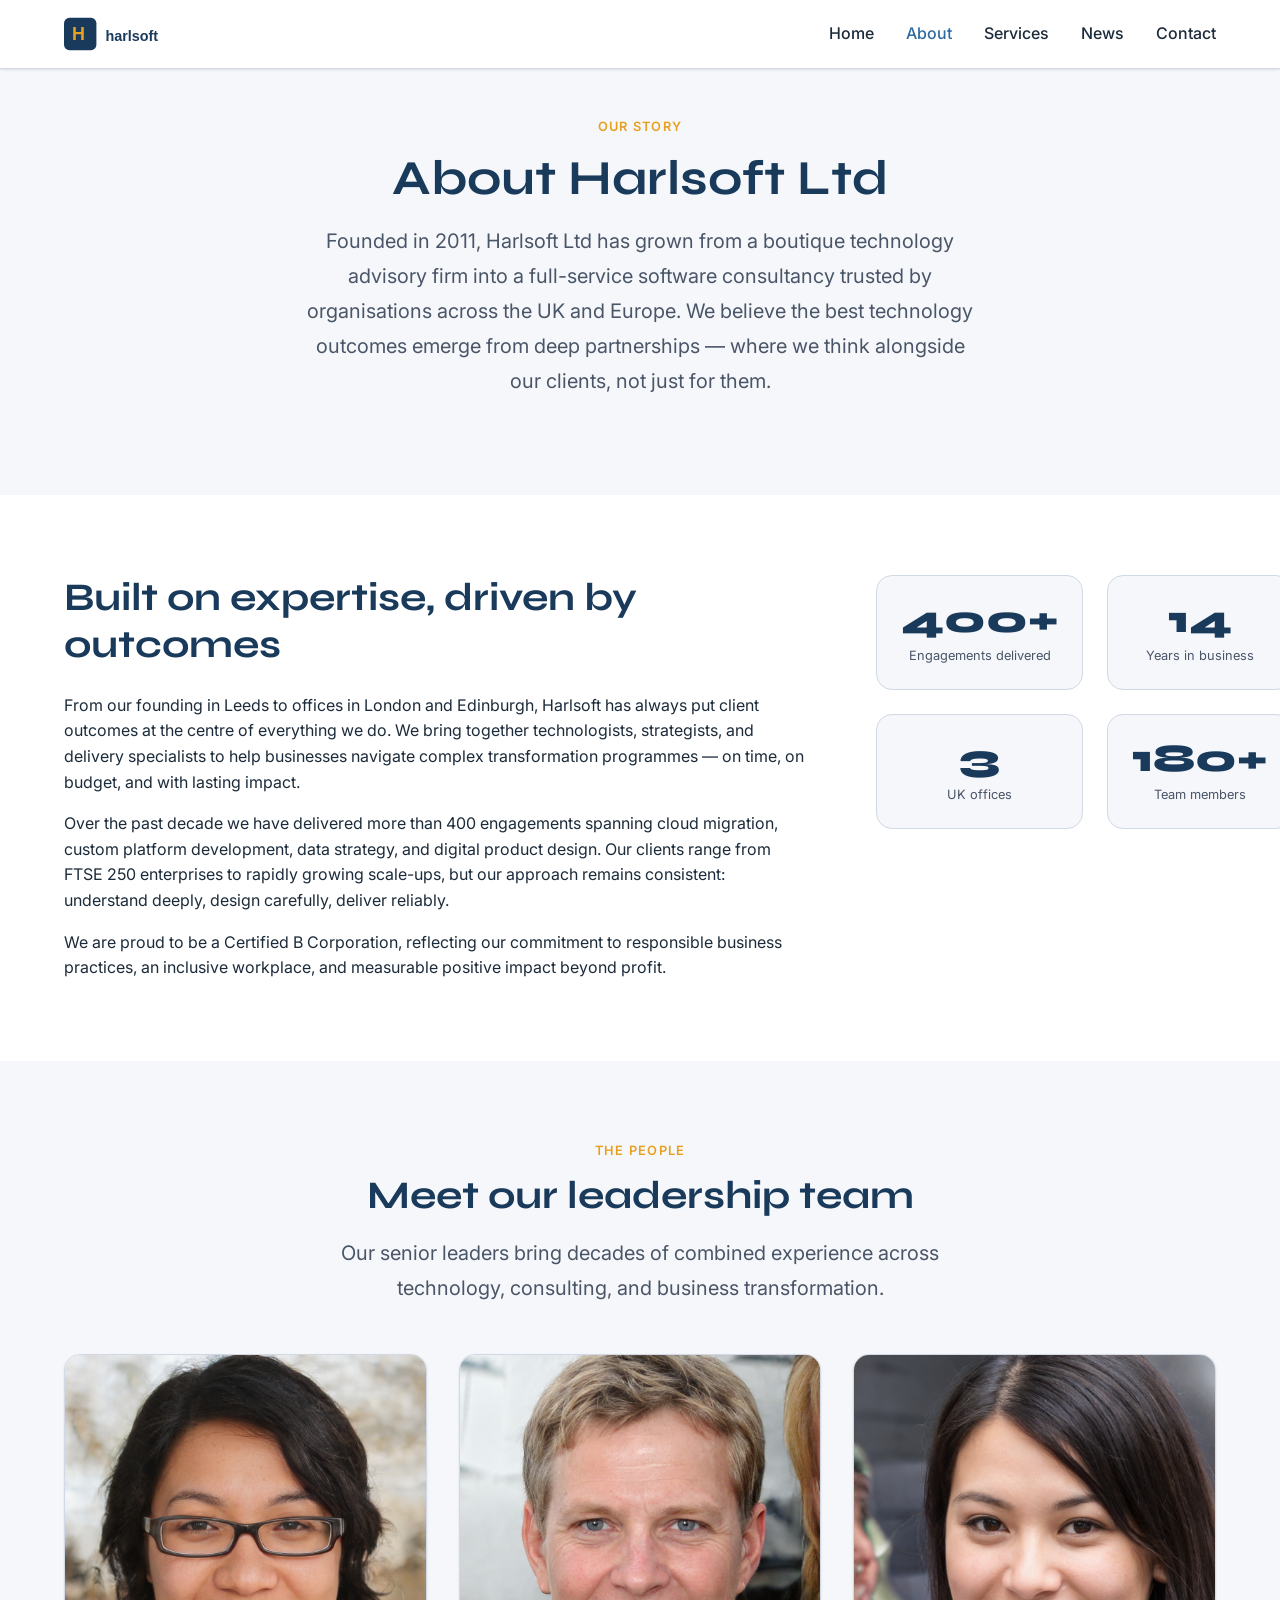
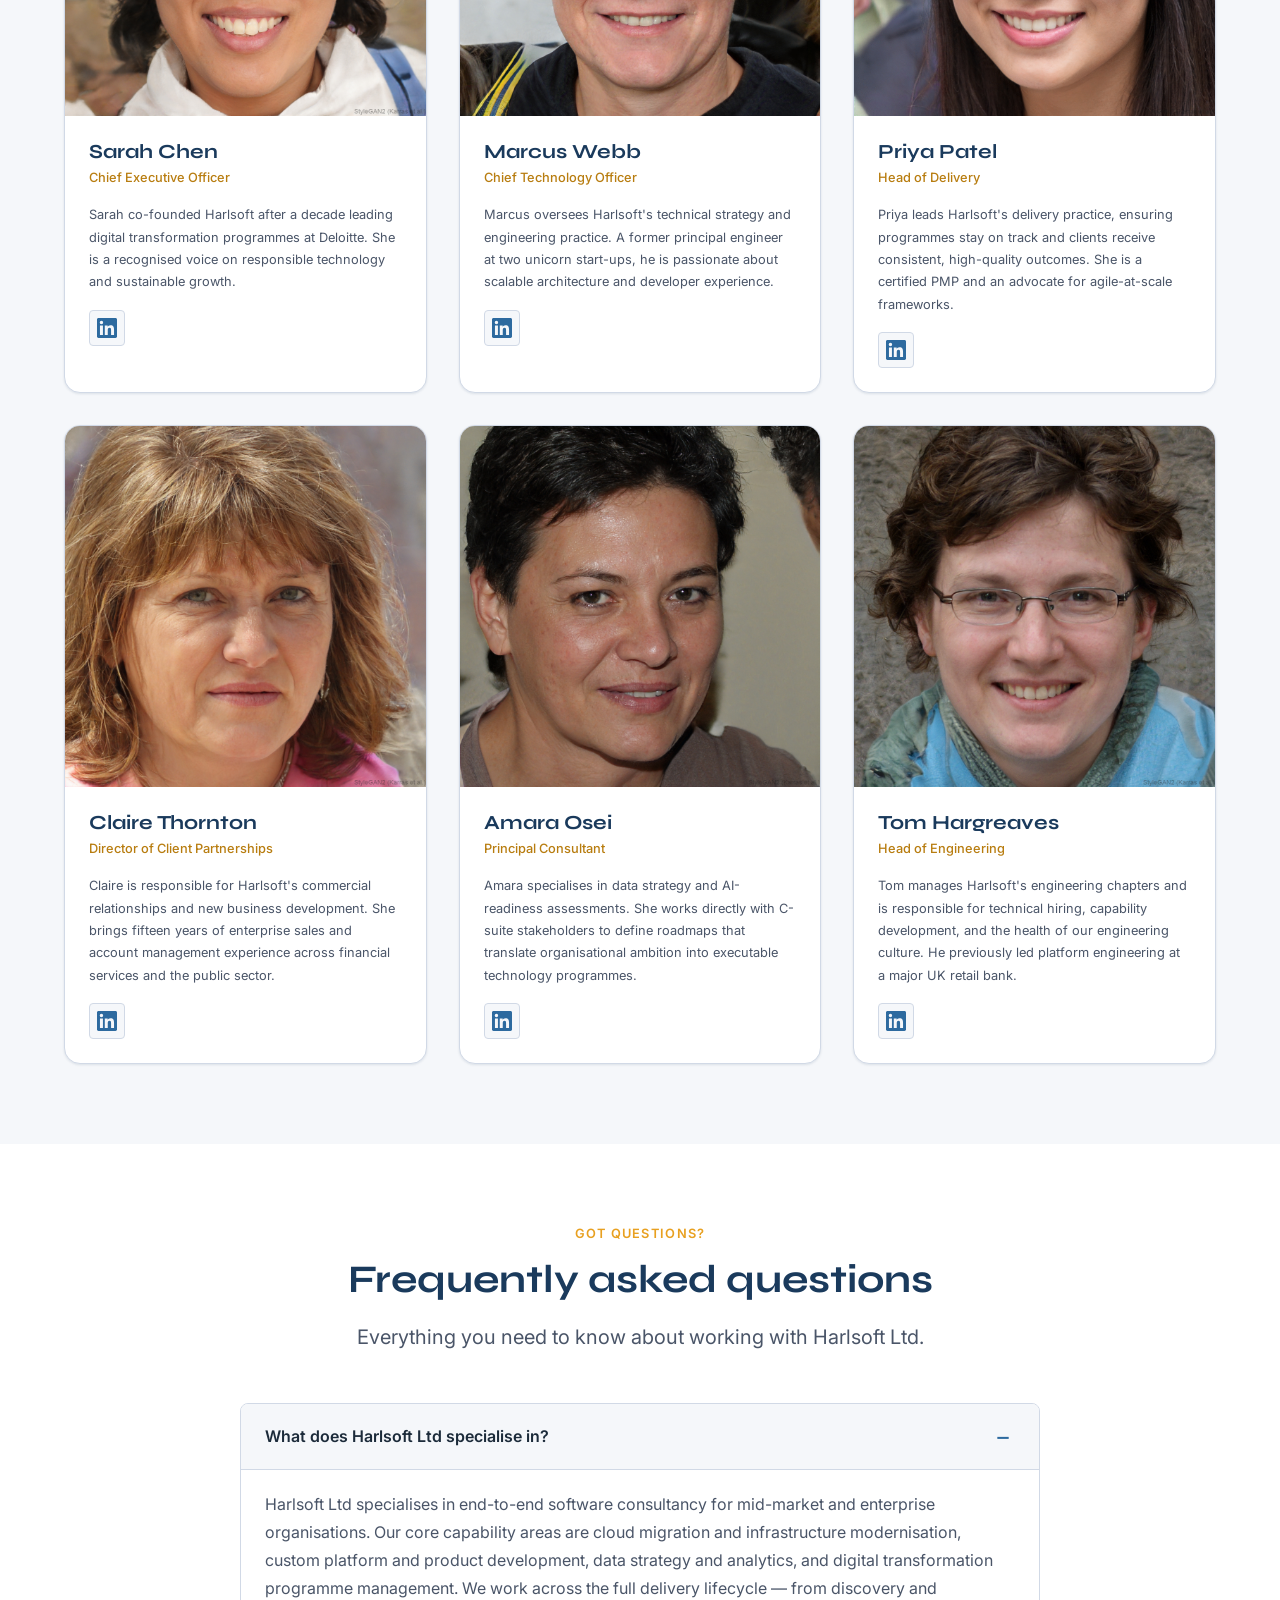
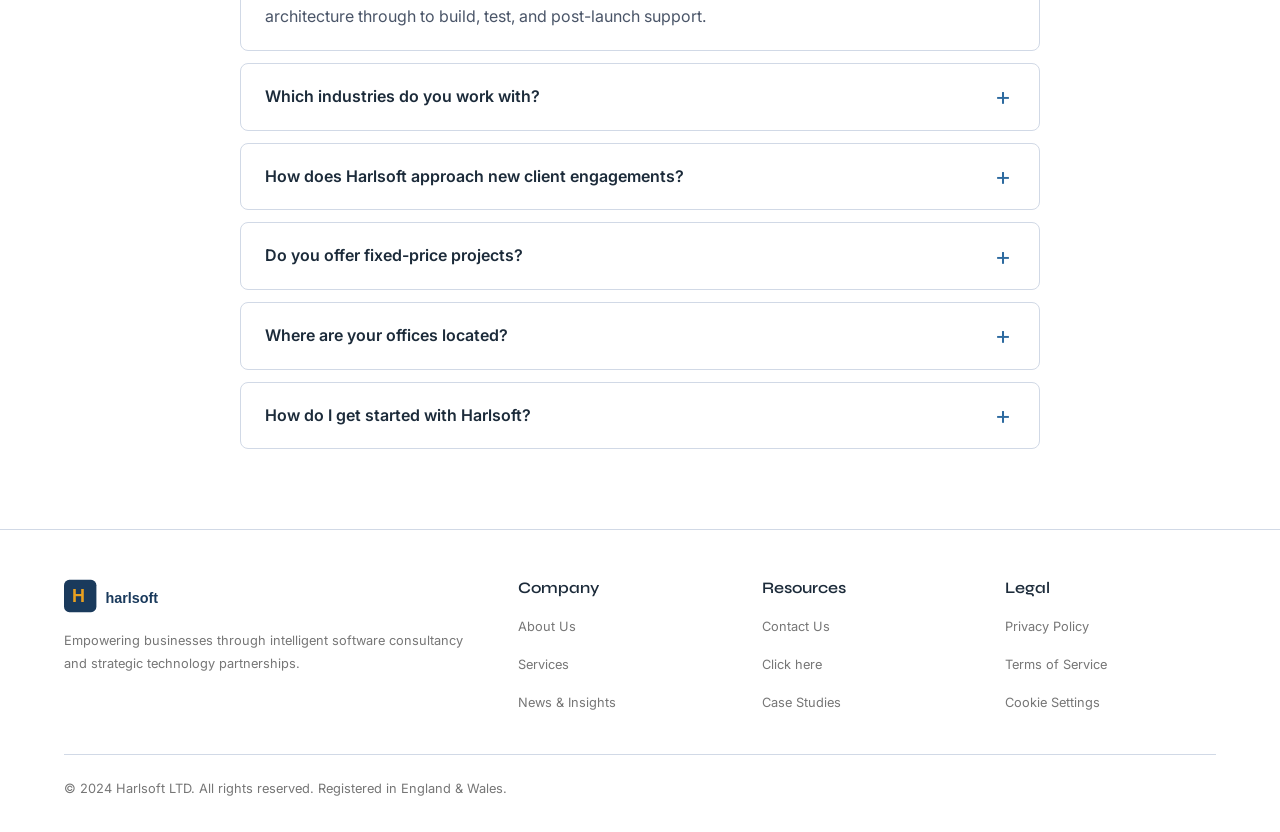
==== commit 74eff11b: "Updated README" ====
--- a/about.html
+++ b/about.html
@@ -87,7 +87,7 @@
 
             <div class="team-member">
               <div class="team-member__photo">
-                <img src="assets/images/team-1.svg" alt="Sarah Chen" class="team-member__img" />
+                <img src="assets/images/team-1.jpg" alt="Sarah Chen" class="team-member__img" />
               </div>
               <div class="team-member__info">
                 <h3 class="team-member__name">Sarah Chen</h3>
@@ -103,7 +103,7 @@
 
             <div class="team-member">
               <div class="team-member__photo">
-                <img src="assets/images/team-2.svg" class="team-member__img" />
+                <img src="assets/images/team-2.jpg" class="team-member__img" />
               </div>
               <div class="team-member__info">
                 <h3 class="team-member__name">Marcus Webb</h3>
@@ -119,7 +119,7 @@
 
             <div class="team-member">
               <div class="team-member__photo">
-                <img src="assets/images/team-3.svg" alt="Priya Patel" class="team-member__img" />
+                <img src="assets/images/team-3.jpg" alt="Priya Patel" class="team-member__img" />
               </div>
               <div class="team-member__info">
                 <h3 class="team-member__name">Priya Patel</h3>
@@ -135,23 +135,23 @@
 
             <div class="team-member">
               <div class="team-member__photo">
-                <img src="assets/images/team-4.svg" class="team-member__img" />
-              </div>
-              <div class="team-member__info">
-                <h3 class="team-member__name">James Thornton</h3>
+                <img src="assets/images/team-4.jpg" class="team-member__img" />
+              </div>
+              <div class="team-member__info">
+                <h3 class="team-member__name">Claire Thornton</h3>
                 <p class="team-member__role">Director of Client Partnerships</p>
-                <p class="team-member__bio">James is responsible for Harlsoft's commercial relationships and new business development. He brings fifteen years of enterprise sales and account management experience across financial services and the public sector.</p>
-                <a href="#" class="team-member__linkedin">
-                  <svg xmlns="http://www.w3.org/2000/svg" viewBox="0 0 24 24" width="20" height="20" fill="currentColor">
-                    <path d="M20.447 20.452h-3.554v-5.569c0-1.328-.027-3.037-1.852-3.037-1.853 0-2.136 1.445-2.136 2.939v5.667H9.351V9h3.414v1.561h.046c.477-.9 1.637-1.85 3.37-1.85 3.601 0 4.267 2.37 4.267 5.455v6.286zM5.337 7.433a2.062 2.062 0 01-2.063-2.065 2.064 2.064 0 112.063 2.065zm1.782 13.019H3.555V9h3.564v11.452zM22.225 0H1.771C.792 0 0 .774 0 1.729v20.542C0 23.227.792 24 1.771 24h20.451C23.2 24 24 23.227 24 22.271V1.729C24 .774 23.2 0 22.222 0h.003z"/>
-                  </svg>
-                </a>
-              </div>
-            </div>
-
-            <div class="team-member">
-              <div class="team-member__photo">
-                <img src="assets/images/team-5.svg" alt="Amara Osei" class="team-member__img" />
+                <p class="team-member__bio">Claire is responsible for Harlsoft's commercial relationships and new business development. She brings fifteen years of enterprise sales and account management experience across financial services and the public sector.</p>
+                <a href="#" class="team-member__linkedin">
+                  <svg xmlns="http://www.w3.org/2000/svg" viewBox="0 0 24 24" width="20" height="20" fill="currentColor">
+                    <path d="M20.447 20.452h-3.554v-5.569c0-1.328-.027-3.037-1.852-3.037-1.853 0-2.136 1.445-2.136 2.939v5.667H9.351V9h3.414v1.561h.046c.477-.9 1.637-1.85 3.37-1.85 3.601 0 4.267 2.37 4.267 5.455v6.286zM5.337 7.433a2.062 2.062 0 01-2.063-2.065 2.064 2.064 0 112.063 2.065zm1.782 13.019H3.555V9h3.564v11.452zM22.225 0H1.771C.792 0 0 .774 0 1.729v20.542C0 23.227.792 24 1.771 24h20.451C23.2 24 24 23.227 24 22.271V1.729C24 .774 23.2 0 22.222 0h.003z"/>
+                  </svg>
+                </a>
+              </div>
+            </div>
+
+            <div class="team-member">
+              <div class="team-member__photo">
+                <img src="assets/images/team-5.jpg" alt="Amara Osei" class="team-member__img" />
               </div>
               <div class="team-member__info">
                 <h3 class="team-member__name">Amara Osei</h3>
@@ -167,7 +167,7 @@
 
             <div class="team-member">
               <div class="team-member__photo">
-                <img src="assets/images/team-6.svg" class="team-member__img" />
+                <img src="assets/images/team-6.jpg" class="team-member__img" />
               </div>
               <div class="team-member__info">
                 <h3 class="team-member__name">Tom Hargreaves</h3>
--- a/css/styles.css
+++ b/css/styles.css
@@ -759,7 +759,7 @@
 
 .feature-card__title {
   font-family: var(--font-display);
-  font-size: var(--text-xl);
+  font-size: var(--text-lg);
   font-weight: var(--weight-bold);
   color: var(--colour-primary);
   line-height: var(--leading-tight);
@@ -1284,3 +1284,773 @@
 .accordion__item--open .accordion__panel {
   display: block;
 }
+
+/* =========================================================
+   Services — Capability List
+   ========================================================= */
+
+.capability-list {
+  display: grid;
+  grid-template-columns: repeat(3, 1fr);
+  gap: var(--space-8);
+}
+
+.capability-item {
+  display: flex;
+  gap: var(--space-5);
+  align-items: flex-start;
+}
+
+.capability-icon {
+  flex-shrink: 0;
+  width: 56px;
+  height: 56px;
+  border-radius: var(--radius-md);
+  background-color: var(--colour-primary);
+  color: var(--colour-white);
+  display: flex;
+  align-items: center;
+  justify-content: center;
+}
+
+.capability-content {
+  flex: 1;
+}
+
+.capability-title {
+  font-size: var(--text-md);
+  font-family: var(--font-display);
+  font-weight: var(--weight-semibold);
+  color: var(--colour-primary);
+  margin-block-end: var(--space-2);
+}
+
+.capability-content p {
+  font-size: var(--text-sm);
+  color: var(--colour-text-secondary);
+  line-height: var(--leading-relaxed);
+}
+
+@media (max-width: 1024px) {
+  .capability-list {
+    grid-template-columns: repeat(2, 1fr);
+  }
+}
+
+@media (max-width: 600px) {
+  .capability-list {
+    grid-template-columns: 1fr;
+  }
+}
+
+.text-center {
+  text-align: center;
+}
+
+/* =========================================================
+   Services — Pricing Table
+   ========================================================= */
+
+.table-wrapper {
+  overflow-x: auto;
+  border-radius: var(--radius-lg);
+  box-shadow: var(--shadow-md);
+}
+
+.pricing-table {
+  width: 100%;
+  border-collapse: collapse;
+  background-color: var(--colour-white);
+  font-size: var(--text-sm);
+}
+
+.pricing-table tr:not(:last-child) {
+  border-bottom: 1px solid var(--colour-border);
+}
+
+.pricing-table td {
+  padding: var(--space-4) var(--space-6);
+  vertical-align: middle;
+}
+
+.pricing-table__label-cell {
+  width: 28%;
+  background-color: var(--colour-surface);
+}
+
+.pricing-table__header-cell {
+  text-align: center;
+  font-family: var(--font-display);
+  font-size: var(--text-md);
+  font-weight: var(--weight-bold);
+  color: var(--colour-primary);
+  background-color: var(--colour-surface);
+  width: 24%;
+  padding-block: var(--space-6);
+}
+
+.pricing-table__header-cell--featured {
+  background-color: #d4edda;
+}
+
+.pricing-table__feature {
+  font-weight: var(--weight-medium);
+  color: var(--colour-text);
+}
+
+.pricing-table__value {
+  text-align: center;
+  color: var(--colour-text-secondary);
+}
+
+.pricing-table__value--featured {
+  background-color: #d4edda;
+  color: var(--colour-text);
+}
+
+.pricing-table__period {
+  font-size: var(--text-xs);
+  color: var(--colour-muted);
+  margin-inline-start: 2px;
+}
+
+.pricing-table__cta {
+  text-align: center;
+  padding-block: var(--space-6);
+}
+
+.pricing-table__cta--featured {
+  background-color: #d4edda;
+}
+
+.pricing-table tr:nth-child(even) .pricing-table__feature,
+.pricing-table tr:nth-child(even) .pricing-table__value:not(.pricing-table__value--featured),
+.pricing-table tr:nth-child(even) .pricing-table__label-cell {
+  background-color: #fafbfd;
+}
+
+@media (max-width: 640px) {
+  .pricing-table td {
+    padding: var(--space-3) var(--space-4);
+  }
+}
+
+/* =========================================================
+   Contact Page
+   ========================================================= */
+
+.contact-layout {
+  display: grid;
+  grid-template-columns: 1fr 380px;
+  gap: var(--space-16);
+  align-items: start;
+}
+
+.contact-form-heading,
+.contact-details-heading {
+  margin-block-end: var(--space-4);
+}
+
+.contact-form-intro {
+  color: var(--colour-text-secondary);
+  margin-block-end: var(--space-8);
+}
+
+.required-note {
+  font-size: var(--text-sm);
+  color: var(--colour-text-secondary);
+  margin-block-end: var(--space-6);
+}
+
+.required-marker {
+  color: var(--colour-error);
+  font-weight: var(--weight-semibold);
+}
+
+.form-errors {
+  margin-block-end: var(--space-6);
+}
+
+.form-errors ul {
+  list-style: disc;
+  padding-inline-start: var(--space-6);
+  background: #fff3f3;
+  border: 1px solid var(--colour-error);
+  border-radius: var(--radius-md);
+  padding: var(--space-4) var(--space-6);
+  color: var(--colour-error);
+  font-size: var(--text-sm);
+}
+
+.form-errors ul li {
+  margin-block-end: var(--space-1);
+}
+
+.form-errors ul li:last-child {
+  margin-block-end: 0;
+}
+
+.form-input--error,
+.form-select--error,
+.form-textarea--error {
+  border-color: var(--colour-error);
+}
+
+.contact-form .form-input::placeholder {
+  color: #aaaaaa;
+}
+
+.radio-fieldset {
+  border: none;
+  padding: 0;
+  margin: 0;
+}
+
+.radio-fieldset legend {
+  margin-block-end: var(--space-3);
+}
+
+.radio-group {
+  display: flex;
+  flex-direction: column;
+  gap: var(--space-3);
+}
+
+.radio-label {
+  display: flex;
+  align-items: center;
+  gap: var(--space-2);
+  font-size: var(--text-base);
+  color: var(--colour-text);
+  cursor: pointer;
+}
+
+.radio-label input[type="radio"] {
+  width: 18px;
+  height: 18px;
+  accent-color: var(--colour-primary-mid);
+  flex-shrink: 0;
+}
+
+.contact-submit:focus {
+  outline: 1px dotted #1a3a5c;
+}
+
+.contact-address {
+  font-style: normal;
+  color: var(--colour-text-secondary);
+  margin-block-end: var(--space-6);
+}
+
+.contact-address p {
+  line-height: var(--leading-relaxed);
+}
+
+.contact-list {
+  display: grid;
+  grid-template-columns: auto 1fr;
+  gap: var(--space-2) var(--space-5);
+  align-items: baseline;
+  margin-block-end: var(--space-8);
+}
+
+.contact-list dt {
+  font-weight: var(--weight-semibold);
+  font-size: var(--text-sm);
+  color: var(--colour-text);
+}
+
+.contact-list dd {
+  font-size: var(--text-sm);
+  color: var(--colour-text-secondary);
+}
+
+.map-placeholder {
+  border-radius: var(--radius-lg);
+  overflow: hidden;
+  border: 1px solid var(--colour-border);
+  box-shadow: var(--shadow-sm);
+}
+
+.map-placeholder img {
+  width: 100%;
+  display: block;
+}
+
+@media (max-width: 1024px) {
+  .contact-layout {
+    grid-template-columns: 1fr;
+  }
+
+  .contact-info-col {
+    order: -1;
+  }
+}
+
+@media (max-width: 768px) {
+  .radio-group {
+    gap: var(--space-2);
+  }
+}
+
+/* =========================================================
+   News — Search Bar
+   ========================================================= */
+
+.news-search {
+  margin-block-end: var(--space-10);
+  max-width: 560px;
+}
+
+.news-search__input {
+  font-size: var(--text-base);
+}
+
+/* =========================================================
+   News — Article Grid
+   ========================================================= */
+
+.news-grid {
+  display: grid;
+  grid-template-columns: repeat(3, 1fr);
+  gap: var(--space-8);
+  margin-block-end: var(--space-12);
+}
+
+.news-card {
+  background: var(--colour-white);
+  border: 1px solid var(--colour-border);
+  border-radius: var(--radius-lg);
+  overflow: hidden;
+  box-shadow: var(--shadow-sm);
+  transition: box-shadow var(--transition-normal), transform var(--transition-normal);
+  display: flex;
+  flex-direction: column;
+}
+
+.news-card:hover {
+  box-shadow: var(--shadow-md);
+  transform: translateY(-2px);
+}
+
+.news-card__img-link {
+  display: block;
+  overflow: hidden;
+}
+
+.news-card__img {
+  width: 100%;
+  aspect-ratio: 16 / 9;
+  object-fit: cover;
+  display: block;
+  transition: transform var(--transition-normal);
+}
+
+.news-card__img-link:hover .news-card__img {
+  transform: scale(1.03);
+}
+
+.news-card__body {
+  padding: var(--space-6);
+  display: flex;
+  flex-direction: column;
+  flex: 1;
+}
+
+.news-card__meta {
+  display: flex;
+  align-items: center;
+  gap: var(--space-3);
+  margin-block-end: var(--space-3);
+}
+
+.news-card__category {
+  font-size: var(--text-xs);
+  font-weight: var(--weight-semibold);
+  letter-spacing: 0.08em;
+  text-transform: uppercase;
+  color: var(--colour-accent-dark);
+  background: rgba(232, 160, 32, 0.1);
+  padding: var(--space-1) var(--space-2);
+  border-radius: var(--radius-sm);
+}
+
+.news-card__date {
+  font-size: var(--text-xs);
+  color: var(--colour-muted);
+}
+
+.news-card__title {
+  font-size: var(--text-md);
+  margin-block-end: var(--space-3);
+  line-height: var(--leading-snug);
+}
+
+.news-card__title a {
+  color: var(--colour-primary);
+  text-decoration: none;
+}
+
+.news-card__title a:hover {
+  color: var(--colour-primary-mid);
+  text-decoration: underline;
+}
+
+.news-card__excerpt {
+  font-size: var(--text-sm);
+  color: var(--colour-text-secondary);
+  line-height: var(--leading-relaxed);
+  flex: 1;
+  margin-block-end: var(--space-5);
+}
+
+.news-card__link {
+  align-self: flex-start;
+  font-size: var(--text-sm);
+  font-weight: var(--weight-semibold);
+  color: var(--colour-primary-mid);
+  text-decoration: underline;
+}
+
+.news-card__link:hover {
+  color: var(--colour-primary);
+}
+
+@media (max-width: 1024px) {
+  .news-grid {
+    grid-template-columns: repeat(2, 1fr);
+  }
+}
+
+@media (max-width: 640px) {
+  .news-grid {
+    grid-template-columns: 1fr;
+  }
+}
+
+/* =========================================================
+   News — Pagination
+   ========================================================= */
+
+.pagination {
+  display: flex;
+  align-items: center;
+  justify-content: center;
+  gap: var(--space-2);
+}
+
+.pagination__link {
+  display: inline-flex;
+  align-items: center;
+  justify-content: center;
+  width: 40px;
+  height: 40px;
+  border: 1px solid var(--colour-border);
+  border-radius: var(--radius-md);
+  font-size: var(--text-sm);
+  font-weight: var(--weight-medium);
+  color: var(--colour-text);
+  text-decoration: none;
+  background: var(--colour-white);
+  transition: background var(--transition-fast), color var(--transition-fast), border-color var(--transition-fast);
+}
+
+.pagination__link:hover {
+  background: var(--colour-surface);
+  border-color: var(--colour-primary-mid);
+  color: var(--colour-primary);
+}
+
+.pagination__link--active {
+  background: var(--colour-primary);
+  border-color: var(--colour-primary);
+  color: var(--colour-white);
+}
+
+.pagination__link--active:hover {
+  background: var(--colour-primary-mid);
+  border-color: var(--colour-primary-mid);
+  color: var(--colour-white);
+}
+
+/* =========================================================
+   Article Page — Layout
+   ========================================================= */
+
+.article-layout {
+  display: grid;
+  grid-template-columns: 1fr 320px;
+  gap: var(--space-16);
+  align-items: start;
+}
+
+.article-breadcrumb {
+  margin-block-end: var(--space-8);
+}
+
+.article-breadcrumb a {
+  font-size: var(--text-sm);
+  color: var(--colour-primary-mid);
+  text-decoration: none;
+}
+
+.article-breadcrumb a:hover {
+  text-decoration: underline;
+}
+
+.article-header {
+  margin-block-end: var(--space-8);
+}
+
+.article-header__meta {
+  display: flex;
+  align-items: center;
+  gap: var(--space-4);
+  margin-block-end: var(--space-4);
+}
+
+.article-header__read-time {
+  font-size: var(--text-xs);
+  color: var(--colour-muted);
+}
+
+.article-header__title {
+  font-size: var(--text-2xl);
+  line-height: var(--leading-tight);
+  margin-block-end: var(--space-6);
+}
+
+.article-header__byline {
+  display: flex;
+  align-items: center;
+  gap: var(--space-3);
+  padding-block: var(--space-4);
+  border-block: 1px solid var(--colour-border);
+}
+
+.article-header__author {
+  font-weight: var(--weight-semibold);
+  font-size: var(--text-sm);
+  color: var(--colour-text);
+}
+
+.article-header__role {
+  font-size: var(--text-sm);
+  color: var(--colour-text-secondary);
+}
+
+.article-featured-img {
+  margin-block-end: var(--space-10);
+  border-radius: var(--radius-lg);
+  overflow: hidden;
+}
+
+.article-featured-img__img {
+  width: 100%;
+  aspect-ratio: 16 / 7;
+  object-fit: cover;
+  display: block;
+}
+
+/* =========================================================
+   Article Page — Body Copy
+   ========================================================= */
+
+.article-body {
+  font-size: 16px;
+  line-height: 1.75;
+  color: var(--colour-text);
+}
+
+.article-body p {
+  font-size: 16px;
+  margin-block-end: 20px;
+}
+
+.article-body h4 {
+  font-size: 20px;
+  font-weight: var(--weight-bold);
+  color: var(--colour-primary);
+  margin-block-start: 40px;
+  margin-block-end: 16px;
+  line-height: 1.3;
+}
+
+.article-body ul,
+.article-body ol {
+  font-size: 16px;
+  margin-block-end: 20px;
+  padding-inline-start: 24px;
+}
+
+.article-body li {
+  font-size: 16px;
+  margin-block-end: 8px;
+  line-height: 1.7;
+}
+
+.article-body strong {
+  font-weight: var(--weight-semibold);
+}
+
+.article-blockquote {
+  border-inline-start: 4px solid var(--colour-accent);
+  background: var(--colour-surface);
+  padding: var(--space-6) var(--space-8);
+  border-radius: 0 var(--radius-md) var(--radius-md) 0;
+  margin-block: var(--space-8);
+}
+
+.article-blockquote p {
+  font-size: 18px;
+  font-style: italic;
+  color: var(--colour-primary);
+  line-height: 1.7;
+  margin-block-end: var(--space-3);
+}
+
+.article-blockquote cite {
+  font-size: 14px;
+  color: var(--colour-text-secondary);
+  font-style: normal;
+}
+
+/* =========================================================
+   Article Page — Share Bar
+   ========================================================= */
+
+.article-share {
+  display: flex;
+  align-items: center;
+  gap: var(--space-4);
+  padding-block: var(--space-8);
+  border-block: 1px solid var(--colour-border);
+  margin-block-start: var(--space-10);
+}
+
+.article-share__label {
+  font-size: var(--text-sm);
+  font-weight: var(--weight-semibold);
+  color: var(--colour-text-secondary);
+}
+
+.article-share__buttons {
+  display: flex;
+  gap: var(--space-3);
+}
+
+.article-share__btn {
+  font-size: var(--text-sm);
+  font-weight: var(--weight-medium);
+  color: var(--colour-primary-mid);
+  border: 1px solid var(--colour-border);
+  border-radius: var(--radius-md);
+  padding: var(--space-2) var(--space-4);
+  text-decoration: none;
+  transition: background var(--transition-fast), border-color var(--transition-fast);
+}
+
+.article-share__btn:hover {
+  background: var(--colour-surface);
+  border-color: var(--colour-primary-mid);
+}
+
+/* =========================================================
+   Article Page — Sidebar
+   ========================================================= */
+
+.article-sidebar {
+  position: sticky;
+  top: var(--space-8);
+  display: flex;
+  flex-direction: column;
+  gap: var(--space-8);
+}
+
+.sidebar-widget {
+  background: var(--colour-surface);
+  border: 1px solid var(--colour-border);
+  border-radius: var(--radius-lg);
+  padding: var(--space-6);
+}
+
+.sidebar-widget__title {
+  font-size: var(--text-base);
+  font-weight: var(--weight-semibold);
+  color: var(--colour-text);
+  margin-block-end: var(--space-4);
+  padding-block-end: var(--space-3);
+  border-block-end: 1px solid var(--colour-border);
+}
+
+.sidebar-author__name {
+  font-weight: var(--weight-semibold);
+  font-size: var(--text-sm);
+  color: var(--colour-primary);
+  margin-block-end: var(--space-2);
+}
+
+.sidebar-author__bio {
+  font-size: var(--text-sm);
+  color: var(--colour-text-secondary);
+  line-height: var(--leading-relaxed);
+}
+
+.related-articles {
+  list-style: none;
+  padding: 0;
+  margin: 0;
+  display: flex;
+  flex-direction: column;
+  gap: var(--space-4);
+}
+
+.related-article {
+  padding-block-end: var(--space-4);
+  border-block-end: 1px solid var(--colour-border);
+}
+
+.related-article:last-child {
+  padding-block-end: 0;
+  border-block-end: none;
+}
+
+.related-article__link {
+  display: flex;
+  flex-direction: column;
+  gap: var(--space-1);
+  text-decoration: none;
+}
+
+.related-article__link:hover .related-article__title {
+  color: var(--colour-primary-mid);
+  text-decoration: underline;
+}
+
+.related-article__title {
+  font-size: var(--text-sm);
+  font-weight: var(--weight-medium);
+  color: var(--colour-text);
+  line-height: var(--leading-snug);
+}
+
+.related-article__date {
+  font-size: var(--text-xs);
+  color: var(--colour-muted);
+}
+
+@media (max-width: 1024px) {
+  .article-layout {
+    grid-template-columns: 1fr;
+  }
+
+  .article-sidebar {
+    position: static;
+  }
+}
+
+@media (max-width: 640px) {
+  .article-header__title {
+    font-size: var(--text-xl);
+  }
+}
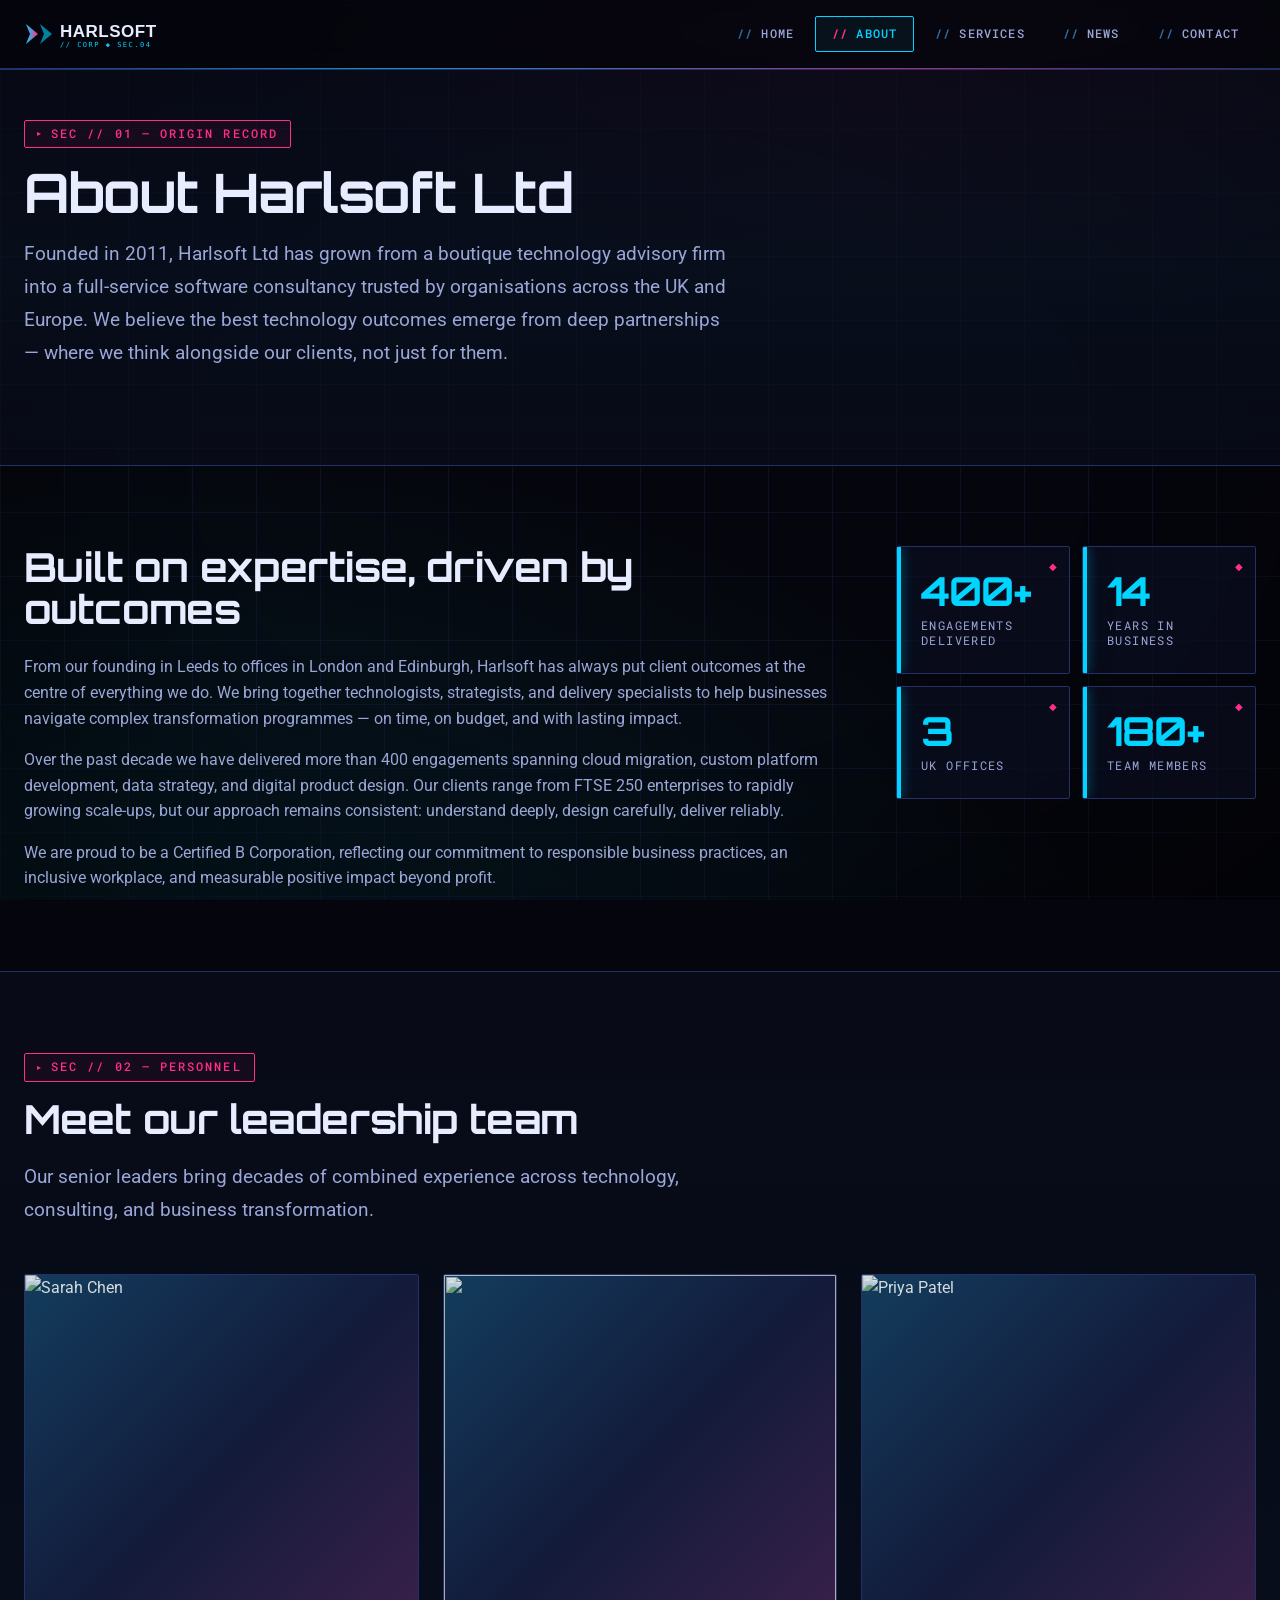
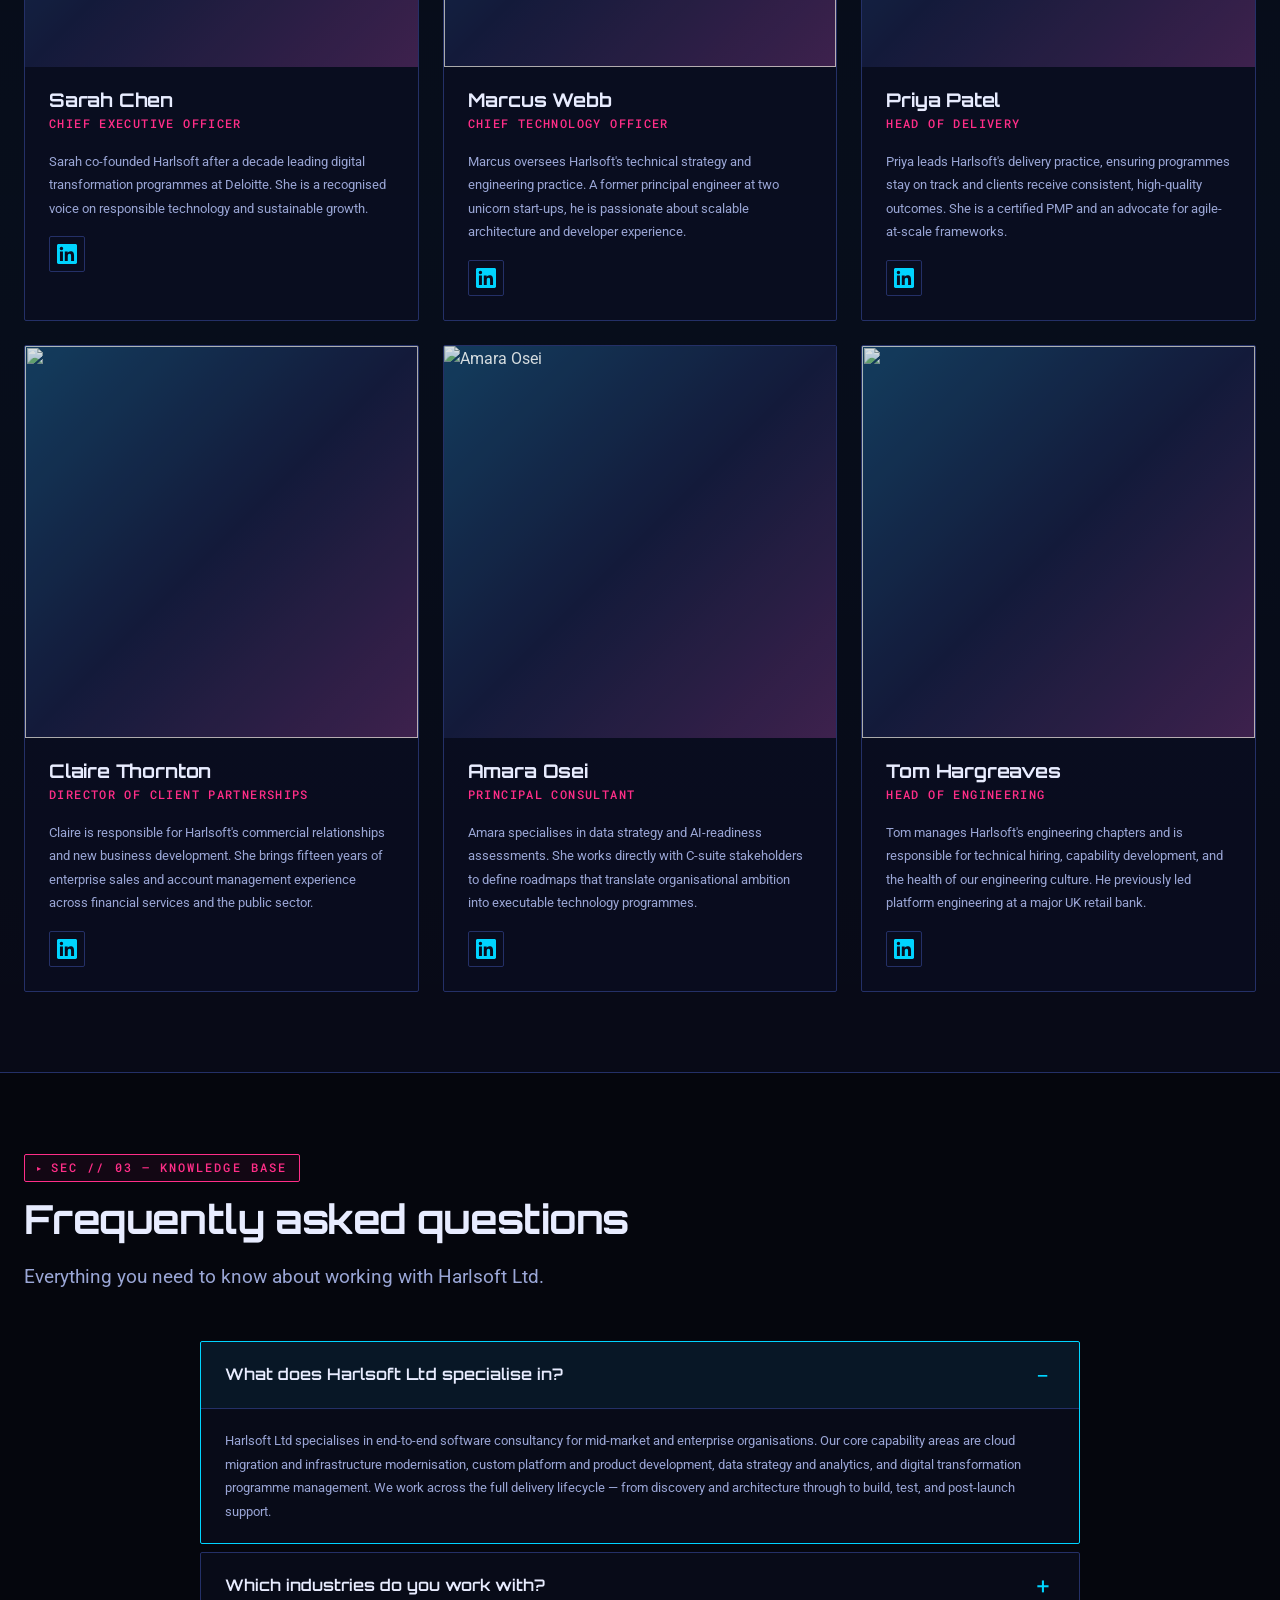
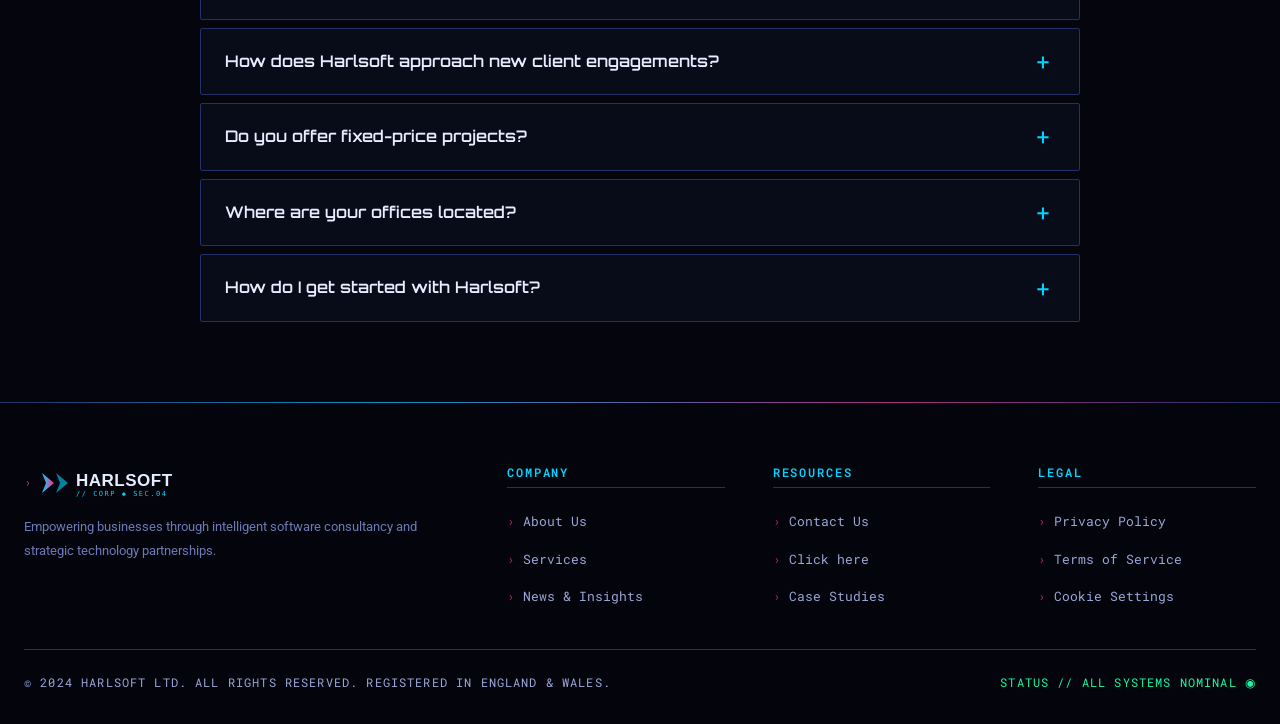
==== commit 1ec74ac2: "Major style makeover" ====
--- a/about.html
+++ b/about.html
@@ -3,7 +3,7 @@
   <head>
     <meta charset="UTF-8" />
     <meta name="viewport" content="width=device-width, initial-scale=1.0" />
-    <title>Harlsoft Ltd</title>
+    <title>Harlsoft // About — Sector 04</title>
     <link rel="stylesheet" href="css/styles.css" />
   </head>
   <body>
@@ -38,7 +38,7 @@
       <section class="section section--sm section--surface">
         <div class="container">
           <div class="section__header">
-            <span class="section__eyebrow">Our Story</span>
+            <span class="section__eyebrow">SEC // 01 — Origin Record</span>
             <h1 class="section__title">About Harlsoft Ltd</h1>
             <p class="section__lead">Founded in 2011, Harlsoft Ltd has grown from a boutique technology advisory firm into a full-service software consultancy trusted by organisations across the UK and Europe. We believe the best technology outcomes emerge from deep partnerships — where we think alongside our clients, not just for them.</p>
           </div>
@@ -79,7 +79,7 @@
       <section class="section section--surface">
         <div class="container">
           <div class="section__header">
-            <span class="section__eyebrow">The People</span>
+            <span class="section__eyebrow">SEC // 02 — Personnel</span>
             <h2 class="section__title">Meet our leadership team</h2>
             <p class="section__lead">Our senior leaders bring decades of combined experience across technology, consulting, and business transformation.</p>
           </div>
@@ -188,7 +188,7 @@
       <section class="section">
         <div class="container">
           <div class="section__header">
-            <span class="section__eyebrow">Got Questions?</span>
+            <span class="section__eyebrow">SEC // 03 — Knowledge Base</span>
             <h2 class="section__title">Frequently asked questions</h2>
             <p class="section__lead">Everything you need to know about working with Harlsoft Ltd.</p>
           </div>
--- a/css/styles.css
+++ b/css/styles.css
@@ -1,112 +1,123 @@
 /*
- * Harlsoft Ltd — Corporate Site Stylesheet
- * Brand direction: trustworthy / corporate-blue
- * Primary palette: deep navy + slate + white, amber accent
- * Display font: Syne | Body font: Inter
+ * HARLSOFT // CORP — Stylesheet
+ * Build: 2087.05.06 // Sector 04
+ * Direction: cyberpunk megacorp UI
+ * Palette: void blue + neon cyan/magenta
+ * Display: Space Grotesk | Mono: JetBrains Mono | Body: Inter
+ * NOTE: existing class names preserved — markup-level a11y bugs in HTML files retained
  */
 
-@import url('https://fonts.googleapis.com/css2?family=Syne:wght@600;700;800&family=Inter:wght@300;400;500;600&display=swap');
-
-/* =========================================================
-   Custom Properties — Design System
+@import url('https://fonts.googleapis.com/css2?family=Orbitron:wght@500;700;900&family=Roboto:wght@300;400;500;700&family=Roboto+Mono:wght@400;500;600&display=swap');
+
+/* =========================================================
+   Custom Properties — Megacorp Design System
    ========================================================= */
 
 :root {
   /* Colour — Brand */
-  --colour-primary:       #1a3a5c;
-  --colour-primary-mid:   #2d6a9f;
-  --colour-primary-light: #6fb3e0;
-  --colour-accent:        #e8a020;
-  --colour-accent-dark:   #b87d10;
-
-  /* Colour — Neutrals */
-  --colour-white:         #ffffff;
-  --colour-surface:       #f5f7fa;
-  --colour-border:        #d1d9e6;
-  --colour-muted:         #767676;
-  --colour-text-secondary:#4a5568;
-  --colour-text:          #1c2b3a;
-  --colour-dark:          #0f1f30;
+  --colour-primary:       #00d4ff;   /* neon cyan, primary accent */
+  --colour-primary-mid:   #6fe7ff;   /* lighter cyan */
+  --colour-primary-light: #b8f1ff;   /* hover surface */
+  --colour-accent:        #ff2e88;   /* hot magenta */
+  --colour-accent-dark:   #c41a66;   /* deeper magenta */
+
+  /* Colour — Surfaces */
+  --colour-void:          #05060d;   /* deepest bg */
+  --colour-panel:         #0c1024;   /* panel bg */
+  --colour-panel-2:       #131a3a;   /* raised panel */
+  --colour-grid-line:     #1a2452;   /* hairline grid */
+  --colour-white:         #e8ecff;   /* cool white text */
+  --colour-surface:       #0a0e1f;   /* alt section bg */
+  --colour-border:        #243067;   /* panel border */
+  --colour-border-bright: #2d6a9f;   /* highlighted border */
+  --colour-muted:         #6c7ab5;   /* muted blue-grey */
+  --colour-text-secondary:#9aa6d6;
+  --colour-text:          #e8ecff;
+  --colour-dark:          #02030a;
 
   /* Colour — Feedback */
-  --colour-success:       #2a7d4f;
-  --colour-error:         #c0392b;
-  --colour-warning:       #d68910;
+  --colour-success:       #19f5a4;
+  --colour-error:         #ff3060;
+  --colour-warning:       #ffb547;
+
+  /* Glow */
+  --glow-cyan:    0 0 12px rgba(0, 212, 255, 0.55), 0 0 32px rgba(0, 212, 255, 0.18);
+  --glow-magenta: 0 0 12px rgba(255, 46, 136, 0.55), 0 0 32px rgba(255, 46, 136, 0.18);
+  --glow-soft:    0 0 0 1px rgba(0, 212, 255, 0.25), 0 8px 32px rgba(0, 212, 255, 0.08);
 
   /* Typography — Font Families */
-  --font-display: 'Syne', 'Segoe UI', Arial, sans-serif;
-  --font-body:    'Inter', 'Segoe UI', Arial, sans-serif;
-
-  /* Typography — Scale (Major Third: 1.250) */
-  --text-xs:   0.64rem;    /* ~10px */
-  --text-sm:   0.8rem;     /* ~13px */
-  --text-base: 1rem;       /* 16px */
-  --text-md:   1.25rem;    /* 20px */
-  --text-lg:   1.563rem;   /* 25px */
-  --text-xl:   1.953rem;   /* 31px */
-  --text-2xl:  2.441rem;   /* 39px */
-  --text-3xl:  3.052rem;   /* 49px */
-
-  /* Typography — Weight */
+  --font-display: 'Orbitron', 'Segoe UI', Arial, sans-serif;
+  --font-body:    'Roboto', 'Segoe UI', Arial, sans-serif;
+  --font-mono:    'Roboto Mono', ui-monospace, 'Courier New', monospace;
+
+  /* Typography — Scale */
+  --text-xs:   0.72rem;
+  --text-sm:   0.84rem;
+  --text-base: 1rem;
+  --text-md:   1.18rem;
+  --text-lg:   1.45rem;
+  --text-xl:   1.85rem;
+  --text-2xl:  2.5rem;
+  --text-3xl:  3.4rem;
+  --text-display: 4.5rem;
+
+  /* Weights */
   --weight-light:   300;
   --weight-regular: 400;
   --weight-medium:  500;
   --weight-semibold:600;
   --weight-bold:    700;
-  --weight-extrabold:800;
-
-  /* Typography — Line height */
-  --leading-tight:  1.2;
-  --leading-snug:   1.4;
+  --weight-extrabold:700;
+
+  /* Line height */
+  --leading-tight:  1.05;
+  --leading-snug:   1.3;
   --leading-normal: 1.6;
   --leading-relaxed:1.75;
 
-  /* Spacing Scale (base 4px) */
-  --space-1:  0.25rem;   /* 4px */
-  --space-2:  0.5rem;    /* 8px */
-  --space-3:  0.75rem;   /* 12px */
-  --space-4:  1rem;      /* 16px */
-  --space-5:  1.25rem;   /* 20px */
-  --space-6:  1.5rem;    /* 24px */
-  --space-8:  2rem;      /* 32px */
-  --space-10: 2.5rem;    /* 40px */
-  --space-12: 3rem;      /* 48px */
-  --space-16: 4rem;      /* 64px */
-  --space-20: 5rem;      /* 80px */
-  --space-24: 6rem;      /* 96px */
-  --space-32: 8rem;      /* 128px */
+  /* Spacing */
+  --space-1:  0.25rem;
+  --space-2:  0.5rem;
+  --space-3:  0.75rem;
+  --space-4:  1rem;
+  --space-5:  1.25rem;
+  --space-6:  1.5rem;
+  --space-8:  2rem;
+  --space-10: 2.5rem;
+  --space-12: 3rem;
+  --space-16: 4rem;
+  --space-20: 5rem;
+  --space-24: 6rem;
+  --space-32: 8rem;
 
   /* Layout */
-  --container-max:   1200px;
-  --container-wide:  1400px;
+  --container-max:   1280px;
+  --container-wide:  1440px;
   --gutter:          var(--space-6);
 
   /* Radius */
-  --radius-sm:  4px;
-  --radius-md:  8px;
-  --radius-lg:  16px;
+  --radius-sm:  2px;
+  --radius-md:  3px;
+  --radius-lg:  4px;
   --radius-full:9999px;
 
   /* Shadow */
-  --shadow-sm:  0 1px 3px rgba(26,58,92,0.08), 0 1px 2px rgba(26,58,92,0.04);
-  --shadow-md:  0 4px 12px rgba(26,58,92,0.10), 0 2px 6px rgba(26,58,92,0.06);
-  --shadow-lg:  0 12px 32px rgba(26,58,92,0.14), 0 4px 12px rgba(26,58,92,0.08);
-  --shadow-xl:  0 24px 64px rgba(26,58,92,0.18);
+  --shadow-sm:  0 1px 0 rgba(0, 212, 255, 0.06), 0 1px 2px rgba(0, 0, 0, 0.5);
+  --shadow-md:  0 4px 12px rgba(0, 0, 0, 0.6), 0 0 0 1px rgba(0, 212, 255, 0.08);
+  --shadow-lg:  0 12px 32px rgba(0, 0, 0, 0.7), 0 0 0 1px rgba(0, 212, 255, 0.12);
+  --shadow-xl:  0 24px 64px rgba(0, 0, 0, 0.8), 0 0 0 1px rgba(0, 212, 255, 0.18);
 
   /* Transitions */
-  --transition-fast:   0.15s ease;
-  --transition-normal: 0.25s ease;
-  --transition-slow:   0.4s ease;
-
-  /* Z-index layers */
+  --transition-fast:   0.12s cubic-bezier(0.2, 0, 0, 1);
+  --transition-normal: 0.22s cubic-bezier(0.2, 0, 0, 1);
+  --transition-slow:   0.4s cubic-bezier(0.2, 0, 0, 1);
+
+  /* Z-index */
   --z-base:    1;
   --z-overlay: 100;
   --z-modal:   200;
   --z-nav:     300;
   --z-toast:   400;
-
-  /* Breakpoints (referenced in comments — used via media queries below) */
-  /* --bp-sm: 480px | --bp-md: 768px | --bp-lg: 1024px | --bp-xl: 1280px */
 }
 
 /* =========================================================
@@ -123,6 +134,7 @@
   font-size: 100%;
   scroll-behavior: smooth;
   -webkit-text-size-adjust: 100%;
+  background: var(--colour-void);
 }
 
 body {
@@ -131,10 +143,48 @@
   font-weight: var(--weight-regular);
   line-height: var(--leading-normal);
   color: var(--colour-text);
-  background-color: var(--colour-white);
+  background-color: var(--colour-void);
+  background-image:
+    /* fine grid */
+    linear-gradient(rgba(26, 36, 82, 0.35) 1px, transparent 1px),
+    linear-gradient(90deg, rgba(26, 36, 82, 0.35) 1px, transparent 1px),
+    /* atmospheric gradients */
+    radial-gradient(ellipse 1200px 600px at 80% -10%, rgba(255, 46, 136, 0.12), transparent 70%),
+    radial-gradient(ellipse 1400px 800px at 10% 110%, rgba(0, 212, 255, 0.10), transparent 70%);
+  background-size: 64px 64px, 64px 64px, 100% 100%, 100% 100%;
+  background-attachment: fixed;
   min-height: 100vh;
   display: flex;
   flex-direction: column;
+  position: relative;
+}
+
+/* scanline overlay */
+body::before {
+  content: "";
+  position: fixed;
+  inset: 0;
+  pointer-events: none;
+  z-index: 1;
+  background: repeating-linear-gradient(
+    0deg,
+    transparent 0,
+    transparent 3px,
+    rgba(0, 0, 0, 0.18) 3px,
+    rgba(0, 0, 0, 0.18) 4px
+  );
+  mix-blend-mode: multiply;
+  opacity: 0.5;
+}
+
+/* subtle vignette */
+body::after {
+  content: "";
+  position: fixed;
+  inset: 0;
+  pointer-events: none;
+  z-index: 1;
+  background: radial-gradient(ellipse at center, transparent 50%, rgba(0, 0, 0, 0.45) 100%);
 }
 
 img,
@@ -144,12 +194,14 @@
 }
 
 a {
-  color: var(--colour-primary-mid);
-  text-decoration: underline;
+  color: var(--colour-primary);
+  text-decoration: none;
+  transition: color var(--transition-fast), text-shadow var(--transition-fast);
 }
 
 a:hover {
-  color: var(--colour-primary);
+  color: var(--colour-accent);
+  text-shadow: 0 0 8px rgba(255, 46, 136, 0.5);
 }
 
 ul, ol {
@@ -162,10 +214,16 @@
 textarea {
   font-family: inherit;
   font-size: inherit;
-}
-
-/* =========================================================
-   Layout Utilities
+  color: inherit;
+}
+
+::selection {
+  background: var(--colour-accent);
+  color: var(--colour-void);
+}
+
+/* =========================================================
+   Layout
    ========================================================= */
 
 .container {
@@ -173,11 +231,11 @@
   max-width: var(--container-max);
   margin-inline: auto;
   padding-inline: var(--gutter);
-}
-
-.container--wide {
-  max-width: var(--container-wide);
-}
+  position: relative;
+  z-index: 2;
+}
+
+.container--wide { max-width: var(--container-wide); }
 
 .sr-only {
   position: absolute;
@@ -191,6 +249,8 @@
   border-width: 0;
 }
 
+main { position: relative; z-index: 2; flex: 1; }
+
 /* =========================================================
    Typography
    ========================================================= */
@@ -199,27 +259,29 @@
   font-family: var(--font-display);
   font-weight: var(--weight-bold);
   line-height: var(--leading-tight);
-  color: var(--colour-primary);
-}
-
-h1 { font-size: var(--text-3xl); }
-h2 { font-size: var(--text-2xl); }
+  color: var(--colour-white);
+  letter-spacing: -0.01em;
+}
+
+h1 { font-size: var(--text-3xl); letter-spacing: -0.02em; }
+h2 { font-size: var(--text-2xl); letter-spacing: -0.015em; }
 h3 { font-size: var(--text-xl); }
 h4 { font-size: var(--text-lg); }
 h5 { font-size: var(--text-md); }
-h6 { font-size: var(--text-base); }
-
-p { margin-block-end: var(--space-4); }
+h6 { font-size: var(--text-base); text-transform: uppercase; letter-spacing: 0.1em; font-family: var(--font-mono); }
+
+p { margin-block-end: var(--space-4); color: var(--colour-text-secondary); }
 p:last-child { margin-block-end: 0; }
 
-strong { font-weight: var(--weight-semibold); }
+strong { font-weight: var(--weight-semibold); color: var(--colour-white); }
 
 blockquote {
-  border-inline-start: 4px solid var(--colour-primary-light);
+  border-inline-start: 2px solid var(--colour-accent);
   padding: var(--space-4) var(--space-6);
   margin: var(--space-8) 0;
   font-style: italic;
-  color: var(--colour-text-secondary);
+  color: var(--colour-white);
+  background: rgba(255, 46, 136, 0.04);
 }
 
 /* =========================================================
@@ -231,48 +293,68 @@
   align-items: center;
   gap: var(--space-2);
   padding: var(--space-3) var(--space-6);
-  font-family: var(--font-body);
-  font-size: var(--text-base);
+  font-family: var(--font-mono);
+  font-size: var(--text-sm);
   font-weight: var(--weight-medium);
   line-height: 1;
-  border: 2px solid transparent;
-  border-radius: var(--radius-md);
+  letter-spacing: 0.08em;
+  text-transform: uppercase;
+  border: 1px solid transparent;
+  border-radius: var(--radius-sm);
   cursor: pointer;
   text-decoration: none;
-  transition: background-color var(--transition-fast),
-              color var(--transition-fast),
-              border-color var(--transition-fast),
-              box-shadow var(--transition-fast);
+  transition: all var(--transition-fast);
   white-space: nowrap;
-}
+  position: relative;
+}
+
+/* corner brackets */
+.btn::before,
+.btn::after {
+  content: "";
+  position: absolute;
+  width: 8px;
+  height: 8px;
+  border: 1px solid currentColor;
+  opacity: 0;
+  transition: opacity var(--transition-fast);
+  pointer-events: none;
+}
+.btn::before { top: -3px; left: -3px; border-right: 0; border-bottom: 0; }
+.btn::after  { bottom: -3px; right: -3px; border-left: 0; border-top: 0; }
+.btn:hover::before, .btn:hover::after { opacity: 1; }
 
 .btn--primary {
-  background-color: var(--colour-primary);
-  color: var(--colour-white);
-  border-color: var(--colour-primary);
-}
-
-.btn--primary:hover {
-  background-color: var(--colour-primary-mid);
-  border-color: var(--colour-primary-mid);
-  color: var(--colour-white);
-}
-
-.btn--secondary {
   background-color: transparent;
   color: var(--colour-primary);
   border-color: var(--colour-primary);
+  box-shadow: inset 0 0 0 1px rgba(0, 212, 255, 0.2);
+}
+
+.btn--primary:hover {
+  background-color: var(--colour-primary);
+  color: var(--colour-void);
+  border-color: var(--colour-primary);
+  box-shadow: var(--glow-cyan);
+}
+
+.btn--secondary {
+  background-color: transparent;
+  color: var(--colour-white);
+  border-color: var(--colour-border);
 }
 
 .btn--secondary:hover {
-  background-color: var(--colour-primary);
-  color: var(--colour-white);
+  background-color: rgba(0, 212, 255, 0.06);
+  color: var(--colour-primary);
+  border-color: var(--colour-primary);
 }
 
 .btn--accent {
   background-color: var(--colour-accent);
-  color: var(--colour-white);
+  color: var(--colour-void);
   border-color: var(--colour-accent);
+  box-shadow: var(--glow-magenta);
 }
 
 .btn--accent:hover {
@@ -283,16 +365,16 @@
 
 .btn--lg {
   padding: var(--space-4) var(--space-8);
-  font-size: var(--text-md);
+  font-size: var(--text-base);
 }
 
 .btn--sm {
   padding: var(--space-2) var(--space-4);
-  font-size: var(--text-sm);
-}
-
-/* =========================================================
-   Forms (base)
+  font-size: var(--text-xs);
+}
+
+/* =========================================================
+   Forms
    ========================================================= */
 
 .form-field {
@@ -303,9 +385,12 @@
 }
 
 .form-label {
+  font-family: var(--font-mono);
   font-weight: var(--weight-medium);
-  font-size: var(--text-sm);
-  color: var(--colour-text);
+  font-size: var(--text-xs);
+  letter-spacing: 0.1em;
+  text-transform: uppercase;
+  color: var(--colour-primary);
 }
 
 .form-input,
@@ -314,106 +399,158 @@
   width: 100%;
   padding: var(--space-3) var(--space-4);
   border: 1px solid var(--colour-border);
-  border-radius: var(--radius-md);
-  background-color: var(--colour-white);
-  color: var(--colour-text);
-  transition: border-color var(--transition-fast), box-shadow var(--transition-fast);
+  border-radius: var(--radius-sm);
+  background-color: rgba(5, 6, 13, 0.6);
+  color: var(--colour-white);
+  font-family: var(--font-mono);
+  font-size: var(--text-sm);
+  transition: border-color var(--transition-fast), box-shadow var(--transition-fast), background-color var(--transition-fast);
+}
+
+.form-input::placeholder,
+.form-textarea::placeholder {
+  color: var(--colour-muted);
 }
 
 .form-input:focus,
 .form-select:focus,
 .form-textarea:focus {
-  border-color: var(--colour-primary-mid);
-  box-shadow: 0 0 0 3px rgba(45,106,159,0.2);
+  border-color: var(--colour-primary);
+  background-color: rgba(0, 212, 255, 0.04);
+  box-shadow: 0 0 0 1px var(--colour-primary), var(--glow-cyan);
+  outline: none;
+}
+
+.form-select {
+  appearance: none;
+  background-image: linear-gradient(45deg, transparent 50%, var(--colour-primary) 50%),
+                    linear-gradient(-45deg, transparent 50%, var(--colour-primary) 50%);
+  background-position: calc(100% - 18px) 50%, calc(100% - 12px) 50%;
+  background-size: 6px 6px, 6px 6px;
+  background-repeat: no-repeat;
+  padding-inline-end: var(--space-10);
 }
 
 .form-textarea {
   resize: vertical;
-  min-height: 120px;
-}
-
-/* =========================================================
-   Cards
+  min-height: 140px;
+}
+
+/* =========================================================
+   Cards / Panels
    ========================================================= */
 
 .card {
-  background: var(--colour-white);
+  background: linear-gradient(180deg, rgba(19, 26, 58, 0.55), rgba(12, 16, 36, 0.55));
   border: 1px solid var(--colour-border);
-  border-radius: var(--radius-lg);
+  border-radius: var(--radius-md);
   overflow: hidden;
   box-shadow: var(--shadow-sm);
-  transition: box-shadow var(--transition-normal), transform var(--transition-normal);
+  transition: all var(--transition-normal);
+  position: relative;
+  backdrop-filter: blur(4px);
+}
+
+.card::before {
+  content: "";
+  position: absolute;
+  inset: 0;
+  pointer-events: none;
+  background: linear-gradient(135deg, rgba(0, 212, 255, 0.08) 0%, transparent 30%);
+  opacity: 0;
+  transition: opacity var(--transition-normal);
 }
 
 .card:hover {
-  box-shadow: var(--shadow-md);
+  border-color: var(--colour-primary);
+  box-shadow: var(--shadow-md), var(--glow-soft);
   transform: translateY(-2px);
 }
 
-.card__body {
-  padding: var(--space-6);
-}
+.card:hover::before { opacity: 1; }
+
+.card__body { padding: var(--space-6); position: relative; }
 
 .card__img {
   width: 100%;
   aspect-ratio: 16 / 9;
   object-fit: cover;
-}
-
-/* =========================================================
-   Section spacing
+  filter: saturate(0.7) contrast(1.1);
+}
+
+/* =========================================================
+   Sections
    ========================================================= */
 
 .section {
   padding-block: var(--space-20);
-}
-
-.section--sm {
-  padding-block: var(--space-12);
-}
-
-.section--lg {
-  padding-block: var(--space-32);
-}
+  position: relative;
+}
+
+.section--sm { padding-block: var(--space-12); }
+.section--lg { padding-block: var(--space-32); }
 
 .section--surface {
-  background-color: var(--colour-surface);
+  background:
+    linear-gradient(180deg, transparent, rgba(0, 212, 255, 0.02) 50%, transparent),
+    rgba(10, 14, 31, 0.6);
+  border-block: 1px solid var(--colour-border);
 }
 
 .section--dark {
-  background-color: var(--colour-primary);
+  background:
+    linear-gradient(180deg, rgba(255, 46, 136, 0.08), transparent 60%),
+    rgba(5, 6, 13, 0.85);
+  border-block: 1px solid var(--colour-border);
   color: var(--colour-white);
 }
 
 .section__header {
-  text-align: center;
-  max-width: 680px;
-  margin-inline: auto;
+  text-align: left;
+  max-width: 760px;
+  margin-inline: 0;
   margin-block-end: var(--space-12);
+  position: relative;
 }
 
 .section__eyebrow {
-  display: block;
-  font-size: var(--text-sm);
-  font-weight: var(--weight-semibold);
-  letter-spacing: 0.1em;
+  display: inline-flex;
+  align-items: center;
+  gap: var(--space-2);
+  font-family: var(--font-mono);
+  font-size: var(--text-xs);
+  font-weight: var(--weight-medium);
+  letter-spacing: 0.18em;
   text-transform: uppercase;
   color: var(--colour-accent);
-  margin-block-end: var(--space-3);
+  margin-block-end: var(--space-4);
+  padding: var(--space-1) var(--space-3);
+  border: 1px solid var(--colour-accent);
+  background: rgba(255, 46, 136, 0.06);
+  border-radius: var(--radius-sm);
+}
+
+.section__eyebrow::before {
+  content: "▸";
+  font-size: 0.7em;
 }
 
 .section__title {
-  margin-block-end: var(--space-4);
+  margin-block-end: var(--space-5);
+  font-size: var(--text-2xl);
+  text-wrap: balance;
 }
 
 .section__lead {
   font-size: var(--text-md);
   color: var(--colour-text-secondary);
   line-height: var(--leading-relaxed);
-}
-
-/* =========================================================
-   Grid utilities
+  max-width: 64ch;
+  text-wrap: pretty;
+}
+
+/* =========================================================
+   Grid
    ========================================================= */
 
 .grid {
@@ -431,13 +568,11 @@
 }
 
 @media (max-width: 768px) {
-  .grid--4,
-  .grid--3,
-  .grid--2 { grid-template-columns: 1fr; }
-}
-
-/* =========================================================
-   Responsive breakpoints (global)
+  .grid--4, .grid--3, .grid--2 { grid-template-columns: 1fr; }
+}
+
+/* =========================================================
+   Responsive global
    ========================================================= */
 
 @media (max-width: 1024px) {
@@ -457,33 +592,33 @@
   :root { --gutter: var(--space-3); }
 }
 
-/* =========================================================
-   Focus Reset
-   ========================================================= */
-
-* {
-  outline: none;
-}
-
-/* =========================================================
-   Skip Navigation
-   ========================================================= */
-
-.skip-link {
-  display: none;
-}
-
-/* =========================================================
-   Site Header & Navigation
+/* Focus reset (intentional bug retained — no visible focus indicator) */
+* { outline: none; }
+
+/* Skip link (intentional bug retained — hidden, never appears on focus) */
+.skip-link { display: none; }
+
+/* =========================================================
+   Site Header / Nav
    ========================================================= */
 
 .site-header {
   position: sticky;
   top: 0;
   z-index: var(--z-nav);
-  background-color: var(--colour-white);
+  background: rgba(5, 6, 13, 0.85);
+  backdrop-filter: blur(12px) saturate(1.4);
   border-bottom: 1px solid var(--colour-border);
-  box-shadow: var(--shadow-sm);
+}
+
+.site-header::after {
+  content: "";
+  position: absolute;
+  inset-block-end: -1px;
+  inset-inline: 0;
+  height: 1px;
+  background: linear-gradient(90deg, transparent, var(--colour-primary) 30%, var(--colour-accent) 70%, transparent);
+  opacity: 0.6;
 }
 
 .nav-wrapper {
@@ -492,6 +627,7 @@
   align-items: center;
   justify-content: space-between;
   padding-block: var(--space-4);
+  gap: var(--space-6);
 }
 
 .nav-logo {
@@ -499,39 +635,62 @@
   align-items: center;
   text-decoration: none;
   flex-shrink: 0;
+  gap: var(--space-2);
 }
 
 .nav-logo img {
-  height: 36px;
+  height: 32px;
   width: auto;
 }
 
-.footer-logo {
-  margin-block-end: var(--space-4);
-}
+.footer-logo { margin-block-end: var(--space-4); }
 
 .nav-primary ul {
   display: flex;
   align-items: center;
-  gap: var(--space-8);
+  gap: var(--space-1);
 }
 
 .nav-link {
-  color: var(--colour-text);
+  position: relative;
+  display: inline-flex;
+  align-items: center;
+  gap: var(--space-2);
+  color: var(--colour-text-secondary);
   text-decoration: none;
+  font-family: var(--font-mono);
   font-weight: var(--weight-medium);
-  font-size: var(--text-base);
-  padding-block: var(--space-1);
-  transition: color var(--transition-fast);
+  font-size: var(--text-xs);
+  letter-spacing: 0.1em;
+  text-transform: uppercase;
+  padding: var(--space-2) var(--space-4);
+  border: 1px solid transparent;
+  border-radius: var(--radius-sm);
+  transition: all var(--transition-fast);
+}
+
+.nav-link::before {
+  content: "//";
+  color: var(--colour-border-bright);
+  font-weight: var(--weight-bold);
 }
 
 .nav-link:hover {
-  color: var(--colour-primary-mid);
-}
+  color: var(--colour-primary);
+  border-color: var(--colour-border);
+  background: rgba(0, 212, 255, 0.04);
+  text-shadow: 0 0 8px rgba(0, 212, 255, 0.4);
+}
+
+.nav-link:hover::before { color: var(--colour-primary); }
 
 .nav-link--active {
-  color: var(--colour-primary-mid);
-}
+  color: var(--colour-primary);
+  border-color: var(--colour-primary);
+  background: rgba(0, 212, 255, 0.06);
+}
+
+.nav-link--active::before { color: var(--colour-accent); }
 
 .nav-hamburger {
   display: none;
@@ -546,82 +705,83 @@
   display: block;
   width: 100%;
   height: 2px;
-  background-color: var(--colour-text);
-  border-radius: 2px;
+  background-color: var(--colour-primary);
   transition: transform var(--transition-fast), opacity var(--transition-fast);
-}
-
-.nav-hamburger--open span:nth-child(1) {
-  transform: translateY(9px) rotate(45deg);
-}
-
-.nav-hamburger--open span:nth-child(2) {
-  opacity: 0;
-}
-
-.nav-hamburger--open span:nth-child(3) {
-  transform: translateY(-9px) rotate(-45deg);
-}
-
-@media (max-width: 768px) {
-  .nav-hamburger {
-    display: flex;
-  }
-
+  box-shadow: 0 0 6px rgba(0, 212, 255, 0.5);
+}
+
+.nav-hamburger--open span:nth-child(1) { transform: translateY(9px) rotate(45deg); }
+.nav-hamburger--open span:nth-child(2) { opacity: 0; }
+.nav-hamburger--open span:nth-child(3) { transform: translateY(-9px) rotate(-45deg); }
+
+@media (max-width: 880px) {
+  .nav-hamburger { display: flex; }
   .nav-primary {
     display: none;
     position: absolute;
     top: calc(100% + var(--space-4));
     left: calc(var(--gutter) * -1);
     right: calc(var(--gutter) * -1);
-    background-color: var(--colour-white);
-    border-top: 1px solid var(--colour-border);
-    border-bottom: 1px solid var(--colour-border);
+    background: rgba(5, 6, 13, 0.96);
+    border-block: 1px solid var(--colour-border);
     padding: var(--space-5) var(--space-6);
-    box-shadow: var(--shadow-md);
   }
-
-  .nav-primary--open {
-    display: block;
-  }
-
+  .nav-primary--open { display: block; }
   .nav-primary ul {
     flex-direction: column;
     align-items: flex-start;
-    gap: var(--space-5);
+    gap: var(--space-3);
   }
 }
 
 /* =========================================================
-   Site Footer
+   Footer
    ========================================================= */
 
 .site-footer {
-  background-color: var(--colour-white);
+  background: rgba(5, 6, 13, 0.85);
   border-top: 1px solid var(--colour-border);
-  padding-block: var(--space-12) var(--space-8);
+  padding-block: var(--space-16) var(--space-8);
   margin-top: auto;
-  color: #767676;
+  color: var(--colour-muted);
+  position: relative;
+  z-index: 2;
+}
+
+.site-footer::before {
+  content: "";
+  position: absolute;
+  inset-block-start: -1px;
+  inset-inline: 0;
+  height: 1px;
+  background: linear-gradient(90deg, transparent, var(--colour-primary) 30%, var(--colour-accent) 70%, transparent);
+  opacity: 0.6;
 }
 
 .footer-grid {
   display: grid;
   grid-template-columns: 2fr 1fr 1fr 1fr;
-  gap: var(--space-8);
+  gap: var(--space-12);
   margin-block-end: var(--space-10);
 }
 
 .footer-col h3,
 .footer-col h4 {
-  font-size: var(--text-base);
+  font-family: var(--font-mono);
+  font-size: var(--text-xs);
   font-weight: var(--weight-semibold);
-  color: var(--colour-text);
-  margin-block-end: var(--space-4);
+  text-transform: uppercase;
+  letter-spacing: 0.16em;
+  color: var(--colour-primary);
+  margin-block-end: var(--space-5);
+  padding-block-end: var(--space-2);
+  border-block-end: 1px solid var(--colour-border);
 }
 
 .footer-col p {
   font-size: var(--text-sm);
   line-height: var(--leading-relaxed);
+  color: var(--colour-muted);
 }
 
 .footer-col ul {
@@ -631,37 +791,51 @@
 }
 
 .footer-col a {
-  color: #767676;
+  color: var(--colour-text-secondary);
   font-size: var(--text-sm);
   text-decoration: none;
-}
-
-.footer-col a:hover {
-  color: var(--colour-primary);
-  text-decoration: underline;
-}
+  font-family: var(--font-mono);
+  display: inline-flex;
+  gap: var(--space-2);
+  align-items: center;
+}
+
+.footer-col a::before {
+  content: "›";
+  color: var(--colour-accent);
+  opacity: 0.7;
+  transition: transform var(--transition-fast);
+}
+
+.footer-col a:hover { color: var(--colour-primary); }
+.footer-col a:hover::before { transform: translateX(2px); color: var(--colour-primary); }
 
 .footer-bottom {
   border-top: 1px solid var(--colour-border);
   padding-block-start: var(--space-6);
-  font-size: var(--text-sm);
-  color: #767676;
+  font-size: var(--text-xs);
+  color: var(--colour-muted);
+  font-family: var(--font-mono);
+  text-transform: uppercase;
+  letter-spacing: 0.1em;
+  display: flex;
+  justify-content: space-between;
+  flex-wrap: wrap;
+  gap: var(--space-4);
+}
+
+.footer-bottom::after {
+  content: "STATUS // ALL SYSTEMS NOMINAL ◉";
+  color: var(--colour-success);
 }
 
 @media (max-width: 1024px) {
-  .footer-grid {
-    grid-template-columns: 1fr 1fr;
-  }
-
-  .footer-col--brand {
-    grid-column: 1 / -1;
-  }
-}
-
-@media (max-width: 768px) {
-  .footer-grid {
-    grid-template-columns: 1fr;
-  }
+  .footer-grid { grid-template-columns: 1fr 1fr; gap: var(--space-8); }
+  .footer-col--brand { grid-column: 1 / -1; }
+}
+
+@media (max-width: 640px) {
+  .footer-grid { grid-template-columns: 1fr; }
 }
 
 /* =========================================================
@@ -670,11 +844,12 @@
 
 .hero {
   position: relative;
-  min-height: 580px;
-  display: flex;
-  align-items: center;
-  background-color: var(--colour-primary);
+  min-height: 720px;
+  display: flex;
+  align-items: center;
+  background: linear-gradient(180deg, var(--colour-void), var(--colour-panel) 60%, var(--colour-void));
   overflow: hidden;
+  border-bottom: 1px solid var(--colour-border);
 }
 
 .hero__media {
@@ -687,30 +862,75 @@
   width: 100%;
   height: 100%;
   object-fit: cover;
-  opacity: 0.3;
+  opacity: 0.35;
+  filter: hue-rotate(200deg) saturate(1.6) contrast(1.2) brightness(0.7);
+  mix-blend-mode: screen;
+}
+
+/* circuit grid overlay on hero */
+.hero::before {
+  content: "";
+  position: absolute;
+  inset: 0;
+  background-image:
+    linear-gradient(rgba(0, 212, 255, 0.08) 1px, transparent 1px),
+    linear-gradient(90deg, rgba(0, 212, 255, 0.08) 1px, transparent 1px);
+  background-size: 32px 32px;
+  pointer-events: none;
+  z-index: 1;
+  mask-image: radial-gradient(ellipse at center, rgba(0,0,0,0.8), transparent 80%);
+}
+
+.hero::after {
+  content: "";
+  position: absolute;
+  inset: 0;
+  z-index: 1;
+  background:
+    radial-gradient(ellipse 800px 400px at 80% 30%, rgba(255, 46, 136, 0.25), transparent 60%),
+    radial-gradient(ellipse 600px 400px at 20% 70%, rgba(0, 212, 255, 0.2), transparent 60%);
+  pointer-events: none;
 }
 
 .hero__overlay {
   position: relative;
-  z-index: 1;
+  z-index: 2;
   padding-block: var(--space-24);
+  width: 100%;
 }
 
 .hero__content {
-  max-width: 640px;
+  max-width: 880px;
 }
 
 .hero__heading {
   color: var(--colour-white);
-  font-size: var(--text-3xl);
-  margin-block-end: var(--space-5);
+  font-size: clamp(2.4rem, 6vw, var(--text-display));
+  line-height: 0.98;
+  letter-spacing: -0.03em;
+  margin-block-end: var(--space-6);
+  text-wrap: balance;
+}
+
+.hero__heading::after {
+  content: "_";
+  color: var(--colour-accent);
+  animation: blink 1.1s step-end infinite;
+  margin-inline-start: 0.1em;
+}
+
+@keyframes blink {
+  0%, 50% { opacity: 1; }
+  51%, 100% { opacity: 0; }
 }
 
 .hero__lead {
-  color: rgba(255, 255, 255, 0.85);
+  color: var(--colour-text-secondary);
   font-size: var(--text-md);
   line-height: var(--leading-relaxed);
   margin-block-end: var(--space-10);
+  max-width: 56ch;
+  text-wrap: pretty;
 }
 
 .hero__actions {
@@ -722,69 +942,119 @@
 .btn--outline-white {
   background-color: transparent;
   color: var(--colour-white);
-  border-color: rgba(255, 255, 255, 0.55);
+  border-color: var(--colour-border-bright);
 }
 
 .btn--outline-white:hover {
-  background-color: rgba(255, 255, 255, 0.12);
+  background-color: rgba(255, 255, 255, 0.04);
   border-color: var(--colour-white);
   color: var(--colour-white);
 }
 
+/* hero corner brackets */
+.hero__overlay::before,
+.hero__overlay::after {
+  content: "";
+  position: absolute;
+  width: 60px;
+  height: 60px;
+  border: 1px solid var(--colour-primary);
+  opacity: 0.5;
+}
+.hero__overlay::before {
+  top: var(--space-12); left: var(--gutter);
+  border-right: 0; border-bottom: 0;
+}
+.hero__overlay::after {
+  bottom: var(--space-12); right: var(--gutter);
+  border-left: 0; border-top: 0;
+}
+
 @media (max-width: 768px) {
-  .hero {
-    min-height: 440px;
-  }
-
-  .hero__heading {
-    font-size: var(--text-xl);
-  }
-
-  .hero__overlay {
-    padding-block: var(--space-16);
-  }
+  .hero { min-height: 560px; }
+  .hero__overlay { padding-block: var(--space-16); }
 }
 
 /* =========================================================
    Feature Cards
    ========================================================= */
 
-.feature-card {
-  text-align: left;
-}
+.feature-card { text-align: left; }
 
 .feature-card__icon {
   margin-block-end: var(--space-5);
-}
+  width: 56px;
+  height: 56px;
+  display: flex;
+  align-items: center;
+  justify-content: center;
+  border: 1px solid var(--colour-primary);
+  border-radius: var(--radius-sm);
+  background: rgba(0, 212, 255, 0.06);
+  position: relative;
+}
+
+.feature-card__icon::before,
+.feature-card__icon::after {
+  content: "";
+  position: absolute;
+  width: 6px;
+  height: 6px;
+  background: var(--colour-primary);
+}
+.feature-card__icon::before { top: -3px; left: -3px; }
+.feature-card__icon::after  { bottom: -3px; right: -3px; }
+
+.feature-card__icon svg {
+  width: 32px;
+  height: 32px;
+}
+.feature-card__icon svg rect:first-child { fill: transparent; }
+.feature-card__icon svg path,
+.feature-card__icon svg rect:not(:first-child) { stroke: var(--colour-primary); fill: transparent; }
+.feature-card__icon svg [stroke="#e8a020"],
+.feature-card__icon svg [fill="#e8a020"] { stroke: var(--colour-accent); fill: var(--colour-accent); }
+.feature-card__icon svg [fill="#6fb3e0"] { fill: var(--colour-primary-mid); }
+.feature-card__icon svg [stroke="#ffffff"],
+.feature-card__icon svg [fill="#ffffff"]:not(rect:first-child) { stroke: var(--colour-white); fill: var(--colour-white); }
 
 .feature-card__title {
   font-family: var(--font-display);
-  font-size: var(--text-lg);
-  font-weight: var(--weight-bold);
-  color: var(--colour-primary);
+  font-size: var(--text-md);
+  font-weight: var(--weight-semibold);
+  color: var(--colour-white);
   line-height: var(--leading-tight);
   margin-block-end: var(--space-3);
+  letter-spacing: -0.01em;
+}
+
+.feature-card__title::before {
+  content: attr(data-id);
+  display: block;
+  font-family: var(--font-mono);
+  font-size: var(--text-xs);
+  font-weight: var(--weight-regular);
+  color: var(--colour-accent);
+  letter-spacing: 0.15em;
+  margin-block-end: var(--space-2);
 }
 
 .feature-card__text {
   color: var(--colour-text-secondary);
-  font-size: var(--text-base);
+  font-size: var(--text-sm);
   line-height: var(--leading-relaxed);
   margin: 0;
 }
 
 /* =========================================================
-   Testimonial Carousel
-   ========================================================= */
-
-.carousel {
-  position: relative;
-  overflow: hidden;
-}
+   Carousel
+   ========================================================= */
+
+.carousel { position: relative; overflow: hidden; }
 
 .carousel__track {
   display: flex;
-  transition: transform 0.5s ease;
+  transition: transform 0.6s cubic-bezier(0.2, 0, 0, 1);
 }
 
 .carousel__slide {
@@ -792,41 +1062,66 @@
   min-width: 100%;
 }
 
-.testimonial {
-  padding: var(--space-3);
-}
+.testimonial { padding: var(--space-3); }
 
 .testimonial__body {
-  background: var(--colour-white);
+  background:
+    linear-gradient(135deg, rgba(0, 212, 255, 0.04), transparent 50%),
+    rgba(12, 16, 36, 0.7);
   border: 1px solid var(--colour-border);
-  border-radius: var(--radius-lg);
-  padding: var(--space-10) var(--space-12);
-  box-shadow: var(--shadow-sm);
+  border-radius: var(--radius-md);
+  padding: var(--space-12) var(--space-12);
+  box-shadow: var(--shadow-md);
   min-width: 560px;
+  position: relative;
+}
+
+.testimonial__body::before {
+  content: "‟";
+  position: absolute;
+  top: var(--space-4);
+  left: var(--space-6);
+  font-family: var(--font-display);
+  font-size: 6rem;
+  line-height: 1;
+  color: var(--colour-accent);
+  opacity: 0.3;
 }
 
 .testimonial__quote {
+  font-family: var(--font-display);
   font-size: var(--text-md);
-  line-height: var(--leading-relaxed);
-  color: var(--colour-text-secondary);
-  font-style: italic;
-  margin-block-end: var(--space-6);
+  line-height: var(--leading-snug);
+  color: var(--colour-white);
+  font-style: normal;
+  margin-block-end: var(--space-8);
+  font-weight: var(--weight-medium);
+  position: relative;
+  z-index: 1;
 }
 
 .testimonial__author {
   display: flex;
   flex-direction: column;
   gap: var(--space-1);
+  padding-block-start: var(--space-5);
+  border-block-start: 1px solid var(--colour-border);
 }
 
 .testimonial__name {
+  font-family: var(--font-mono);
   font-weight: var(--weight-semibold);
-  color: var(--colour-text);
+  color: var(--colour-primary);
+  font-size: var(--text-sm);
+  letter-spacing: 0.05em;
 }
 
 .testimonial__role {
-  font-size: var(--text-sm);
+  font-family: var(--font-mono);
+  font-size: var(--text-xs);
   color: var(--colour-muted);
+  text-transform: uppercase;
+  letter-spacing: 0.1em;
 }
 
 .carousel__controls {
@@ -843,21 +1138,22 @@
   justify-content: center;
   width: 44px;
   height: 44px;
-  border-radius: var(--radius-full);
-  background: var(--colour-white);
+  border-radius: var(--radius-sm);
+  background: rgba(0, 212, 255, 0.04);
   border: 1px solid var(--colour-border);
   font-size: 1.6rem;
   line-height: 1;
   color: var(--colour-primary);
   cursor: pointer;
   user-select: none;
-  box-shadow: var(--shadow-sm);
-  transition: background var(--transition-fast), box-shadow var(--transition-fast);
+  transition: all var(--transition-fast);
 }
 
 .carousel__btn:hover {
-  background: var(--colour-surface);
-  box-shadow: var(--shadow-md);
+  background: var(--colour-primary);
+  color: var(--colour-void);
+  border-color: var(--colour-primary);
+  box-shadow: var(--glow-cyan);
 }
 
 .carousel__indicators {
@@ -868,19 +1164,20 @@
 
 .carousel__dot {
   display: block;
-  width: 8px;
-  height: 8px;
-  border-radius: var(--radius-full);
+  width: 24px;
+  height: 4px;
+  border-radius: 0;
   background: var(--colour-border);
   border: none;
   padding: 0;
   cursor: pointer;
-  transition: background var(--transition-fast), width var(--transition-fast);
+  transition: all var(--transition-fast);
 }
 
 .carousel__dot--active {
-  background: var(--colour-primary-mid);
-  width: 24px;
+  background: var(--colour-accent);
+  box-shadow: var(--glow-magenta);
+  width: 48px;
 }
 
 /* =========================================================
@@ -892,38 +1189,59 @@
   align-items: center;
   justify-content: space-between;
   gap: var(--space-12);
-}
+  padding: var(--space-12);
+  border: 1px solid var(--colour-accent);
+  background:
+    linear-gradient(135deg, rgba(255, 46, 136, 0.12), transparent 50%),
+    rgba(12, 16, 36, 0.5);
+  position: relative;
+}
+
+.cta-section__inner::before,
+.cta-section__inner::after {
+  content: "";
+  position: absolute;
+  width: 24px;
+  height: 24px;
+  border: 2px solid var(--colour-accent);
+}
+.cta-section__inner::before { top: -2px; left: -2px; border-right: 0; border-bottom: 0; }
+.cta-section__inner::after  { bottom: -2px; right: -2px; border-left: 0; border-top: 0; }
 
 .cta-section__heading {
   color: var(--colour-white);
-  font-size: var(--text-2xl);
-  margin-block-end: var(--space-4);
+  font-size: var(--text-xl);
+  margin-block-end: var(--space-3);
+  text-wrap: balance;
 }
 
 .cta-section__lead {
-  color: rgba(255, 255, 255, 0.78);
-  font-size: var(--text-md);
+  color: var(--colour-text-secondary);
+  font-size: var(--text-base);
   line-height: var(--leading-relaxed);
   margin: 0;
 }
 
 .btn--cta {
-  background-color: #6fb3e0;
-  color: #ffffff;
-  border-color: #6fb3e0;
+  background-color: var(--colour-accent);
+  color: var(--colour-void);
+  border-color: var(--colour-accent);
+  box-shadow: var(--glow-magenta);
   white-space: nowrap;
 }
 
 .btn--cta:hover {
-  background-color: #5a9fd4;
-  border-color: #5a9fd4;
-  color: #ffffff;
+  background-color: var(--colour-void);
+  border-color: var(--colour-accent);
+  color: var(--colour-accent);
 }
 
 @media (max-width: 900px) {
   .cta-section__inner {
     flex-direction: column;
-    text-align: center;
+    text-align: left;
+    align-items: flex-start;
+    padding: var(--space-8);
   }
 }
 
@@ -931,27 +1249,24 @@
    Newsletter
    ========================================================= */
 
-.newsletter-section .container {
-  max-width: 960px;
-}
+.newsletter-section .container { max-width: 1080px; }
 
 .newsletter {
   display: flex;
   align-items: center;
   gap: var(--space-12);
-}
-
-.newsletter__copy {
-  flex: 1;
-}
-
-.newsletter__heading {
-  margin-block-end: var(--space-3);
-}
+  padding: var(--space-10);
+  border: 1px solid var(--colour-border);
+  border-left: 2px solid var(--colour-primary);
+  background: rgba(12, 16, 36, 0.5);
+}
+
+.newsletter__copy { flex: 1; }
+.newsletter__heading { margin-block-end: var(--space-3); font-size: var(--text-xl); }
 
 .newsletter__form {
   flex-shrink: 0;
-  min-width: 380px;
+  min-width: 420px;
 }
 
 .newsletter__form .form-label {
@@ -964,28 +1279,21 @@
   gap: var(--space-3);
 }
 
-.newsletter__input {
-  flex: 1;
-  min-width: 0;
-}
+.newsletter__input { flex: 1; min-width: 0; }
 
 .newsletter__status {
   margin-block-start: var(--space-3);
-  font-size: var(--text-sm);
+  font-family: var(--font-mono);
+  font-size: var(--text-xs);
   color: var(--colour-success);
+  letter-spacing: 0.05em;
   min-height: 1.4em;
+  text-transform: uppercase;
 }
 
 @media (max-width: 900px) {
-  .newsletter {
-    flex-direction: column;
-    text-align: center;
-  }
-
-  .newsletter__form {
-    min-width: 0;
-    width: 100%;
-  }
+  .newsletter { flex-direction: column; text-align: left; align-items: flex-start; }
+  .newsletter__form { min-width: 0; width: 100%; }
 }
 
 /* =========================================================
@@ -996,62 +1304,83 @@
   display: none;
   position: fixed;
   inset: 0;
-  background: rgba(15, 31, 48, 0.65);
+  background: rgba(5, 6, 13, 0.85);
+  backdrop-filter: blur(8px);
   z-index: var(--z-modal);
   align-items: center;
   justify-content: center;
 }
 
-.modal-overlay--visible {
-  display: flex;
-}
+.modal-overlay--visible { display: flex; }
 
 .modal {
-  background: var(--colour-white);
-  border-radius: var(--radius-lg);
-  box-shadow: var(--shadow-xl);
+  background:
+    linear-gradient(180deg, rgba(0, 212, 255, 0.04), transparent 30%),
+    var(--colour-panel);
+  border: 1px solid var(--colour-primary);
+  border-radius: var(--radius-md);
+  box-shadow: var(--shadow-xl), var(--glow-cyan);
   width: 100%;
-  max-width: 560px;
+  max-width: 600px;
   max-height: 90vh;
   overflow-y: auto;
   margin: var(--space-6);
-}
+  position: relative;
+}
+
+.modal::before,
+.modal::after {
+  content: "";
+  position: absolute;
+  width: 24px;
+  height: 24px;
+  border: 1px solid var(--colour-primary);
+}
+.modal::before { top: -1px; left: -1px; border-right: 0; border-bottom: 0; }
+.modal::after  { bottom: -1px; right: -1px; border-left: 0; border-top: 0; }
 
 .modal__header {
   display: flex;
   align-items: center;
   justify-content: space-between;
-  padding: var(--space-6) var(--space-8);
+  padding: var(--space-5) var(--space-8);
   border-bottom: 1px solid var(--colour-border);
+  background: rgba(0, 212, 255, 0.04);
 }
 
 .modal__title {
-  font-size: var(--text-lg);
+  font-family: var(--font-mono);
+  font-size: var(--text-sm);
+  letter-spacing: 0.15em;
+  text-transform: uppercase;
+  color: var(--colour-primary);
   margin: 0;
 }
 
 .modal__close {
   background: none;
-  border: none;
-  font-size: var(--text-lg);
+  border: 1px solid var(--colour-border);
+  font-size: var(--text-base);
   line-height: 1;
-  color: var(--colour-muted);
+  color: var(--colour-text-secondary);
   cursor: pointer;
-  padding: var(--space-1);
-  transition: color var(--transition-fast);
+  padding: var(--space-2) var(--space-3);
+  transition: all var(--transition-fast);
+  font-family: var(--font-mono);
 }
 
 .modal__close:hover {
-  color: var(--colour-text);
-}
-
-.modal__body {
-  padding: var(--space-8);
-}
+  color: var(--colour-accent);
+  border-color: var(--colour-accent);
+  background: rgba(255, 46, 136, 0.06);
+}
+
+.modal__body { padding: var(--space-8); }
 
 .modal__intro {
   color: var(--colour-text-secondary);
   margin-block-end: var(--space-6);
+  font-size: var(--text-sm);
 }
 
 .modal__footer {
@@ -1063,117 +1392,165 @@
 }
 
 /* =========================================================
-   About — Story Layout
+   About — Story
    ========================================================= */
 
 .about-story {
   display: grid;
-  grid-template-columns: 1fr 340px;
+  grid-template-columns: 1fr 360px;
   gap: var(--space-16);
   align-items: start;
 }
 
-.about-story__copy h2 {
-  margin-block-end: var(--space-6);
-}
+.about-story__copy h2 { margin-block-end: var(--space-6); }
 
 .about-story__stats {
   display: grid;
   grid-template-columns: 1fr 1fr;
-  gap: var(--space-6);
+  gap: var(--space-3);
 }
 
 .stat-block {
-  background: var(--colour-surface);
+  background: rgba(12, 16, 36, 0.6);
   border: 1px solid var(--colour-border);
-  border-radius: var(--radius-lg);
+  border-radius: var(--radius-sm);
   padding: var(--space-6);
-  text-align: center;
+  text-align: left;
+  position: relative;
+  overflow: hidden;
+}
+
+.stat-block::before {
+  content: "";
+  position: absolute;
+  top: 0;
+  left: 0;
+  width: 4px;
+  height: 100%;
+  background: var(--colour-primary);
+  box-shadow: var(--glow-cyan);
+}
+
+.stat-block::after {
+  content: "◆";
+  position: absolute;
+  top: var(--space-3);
+  right: var(--space-3);
+  color: var(--colour-accent);
+  font-size: 0.6rem;
 }
 
 .stat-block__number {
   display: block;
   font-family: var(--font-display);
   font-size: var(--text-2xl);
-  font-weight: var(--weight-extrabold);
+  font-weight: var(--weight-bold);
   color: var(--colour-primary);
   line-height: 1;
   margin-block-end: var(--space-2);
+  letter-spacing: -0.02em;
 }
 
 .stat-block__label {
   display: block;
-  font-size: var(--text-sm);
+  font-family: var(--font-mono);
+  font-size: var(--text-xs);
   color: var(--colour-text-secondary);
   line-height: var(--leading-snug);
+  text-transform: uppercase;
+  letter-spacing: 0.12em;
 }
 
 @media (max-width: 1024px) {
-  .about-story {
-    grid-template-columns: 1fr;
-  }
-
-  .about-story__stats {
-    grid-template-columns: repeat(4, 1fr);
-  }
+  .about-story { grid-template-columns: 1fr; }
+  .about-story__stats { grid-template-columns: repeat(4, 1fr); }
 }
 
 @media (max-width: 768px) {
-  .about-story__stats {
-    grid-template-columns: repeat(2, 1fr);
-  }
-}
-
-/* =========================================================
-   About — Team Grid
+  .about-story__stats { grid-template-columns: repeat(2, 1fr); }
+}
+
+/* =========================================================
+   Team Grid
    ========================================================= */
 
 .team-grid {
   display: grid;
   grid-template-columns: repeat(3, 1fr);
-  gap: var(--space-8);
+  gap: var(--space-6);
 }
 
 .team-member {
-  background: var(--colour-white);
+  background: rgba(12, 16, 36, 0.6);
   border: 1px solid var(--colour-border);
-  border-radius: var(--radius-lg);
+  border-radius: var(--radius-sm);
   overflow: hidden;
-  box-shadow: var(--shadow-sm);
-  transition: box-shadow var(--transition-normal), transform var(--transition-normal);
+  transition: all var(--transition-normal);
+  position: relative;
+}
+
+.team-member::before {
+  content: "";
+  position: absolute;
+  top: 0;
+  left: 0;
+  right: 0;
+  height: 1px;
+  background: linear-gradient(90deg, transparent, var(--colour-primary), transparent);
+  opacity: 0;
+  transition: opacity var(--transition-normal);
+  z-index: 2;
 }
 
 .team-member:hover {
-  box-shadow: var(--shadow-md);
-  transform: translateY(-2px);
-}
+  border-color: var(--colour-primary);
+  transform: translateY(-3px);
+  box-shadow: var(--shadow-md), var(--glow-soft);
+}
+
+.team-member:hover::before { opacity: 1; }
 
 .team-member__photo {
   aspect-ratio: 1 / 1;
   overflow: hidden;
-  background: var(--colour-surface);
+  background: var(--colour-panel-2);
+  position: relative;
+}
+
+.team-member__photo::after {
+  content: "";
+  position: absolute;
+  inset: 0;
+  background:
+    linear-gradient(135deg, rgba(0, 212, 255, 0.18), transparent 50%, rgba(255, 46, 136, 0.18)),
+    repeating-linear-gradient(0deg, transparent 0, transparent 2px, rgba(0, 0, 0, 0.2) 2px, rgba(0, 0, 0, 0.2) 3px);
+  mix-blend-mode: screen;
+  pointer-events: none;
 }
 
 .team-member__img {
   width: 100%;
   height: 100%;
   object-fit: cover;
-}
-
-.team-member__info {
-  padding: var(--space-6);
-}
+  filter: saturate(0.55) contrast(1.15) brightness(0.85);
+}
+
+.team-member__info { padding: var(--space-6); }
 
 .team-member__name {
   font-size: var(--text-md);
   margin-block-end: var(--space-1);
+  color: var(--colour-white);
 }
 
 .team-member__role {
-  font-size: var(--text-sm);
+  font-family: var(--font-mono);
+  font-size: var(--text-xs);
   font-weight: var(--weight-medium);
-  color: var(--colour-accent-dark);
+  color: var(--colour-accent);
   margin-block-end: var(--space-4);
+  text-transform: uppercase;
+  letter-spacing: 0.12em;
 }
 
 .team-member__bio {
@@ -1189,50 +1566,45 @@
   justify-content: center;
   width: 36px;
   height: 36px;
-  background: var(--colour-surface);
+  background: transparent;
   border: 1px solid var(--colour-border);
   border-radius: var(--radius-sm);
-  color: var(--colour-primary-mid);
+  color: var(--colour-primary);
   text-decoration: none;
-  transition: background var(--transition-fast), color var(--transition-fast);
+  transition: all var(--transition-fast);
 }
 
 .team-member__linkedin:hover {
-  background: var(--colour-primary-mid);
-  color: var(--colour-white);
-  border-color: var(--colour-primary-mid);
-}
-
-@media (max-width: 1024px) {
-  .team-grid {
-    grid-template-columns: repeat(2, 1fr);
-  }
-}
-
-@media (max-width: 480px) {
-  .team-grid {
-    grid-template-columns: 1fr;
-  }
-}
-
-/* =========================================================
-   FAQ Accordion
+  background: var(--colour-primary);
+  color: var(--colour-void);
+  border-color: var(--colour-primary);
+  box-shadow: var(--glow-cyan);
+}
+
+@media (max-width: 1024px) { .team-grid { grid-template-columns: repeat(2, 1fr); } }
+@media (max-width: 480px)  { .team-grid { grid-template-columns: 1fr; } }
+
+/* =========================================================
+   Accordion
    ========================================================= */
 
 .accordion {
-  max-width: 800px;
+  max-width: 880px;
   margin-inline: auto;
   display: flex;
   flex-direction: column;
-  gap: var(--space-3);
+  gap: var(--space-2);
 }
 
 .accordion__item {
-  background: var(--colour-white);
+  background: rgba(12, 16, 36, 0.5);
   border: 1px solid var(--colour-border);
-  border-radius: var(--radius-md);
+  border-radius: var(--radius-sm);
   overflow: hidden;
-}
+  transition: border-color var(--transition-fast);
+}
+
+.accordion__item:hover { border-color: var(--colour-border-bright); }
 
 .accordion__trigger {
   display: flex;
@@ -1242,30 +1614,34 @@
   cursor: pointer;
   user-select: none;
   gap: var(--space-4);
-  transition: background var(--transition-fast);
-}
-
-.accordion__trigger:hover {
-  background: var(--colour-surface);
+  transition: all var(--transition-fast);
+}
+
+.accordion__trigger:hover { background: rgba(0, 212, 255, 0.04); }
+
+.accordion__item--open {
+  border-color: var(--colour-primary);
 }
 
 .accordion__item--open .accordion__trigger {
-  background: var(--colour-surface);
+  background: rgba(0, 212, 255, 0.06);
   border-bottom: 1px solid var(--colour-border);
 }
 
 .accordion__question {
+  font-family: var(--font-display);
   font-weight: var(--weight-semibold);
   font-size: var(--text-base);
-  color: var(--colour-text);
+  color: var(--colour-white);
   flex: 1;
 }
 
 .accordion__icon {
   flex-shrink: 0;
+  font-family: var(--font-mono);
   font-size: var(--text-lg);
   line-height: 1;
-  color: var(--colour-primary-mid);
+  color: var(--colour-primary);
   width: 24px;
   text-align: center;
 }
@@ -1274,54 +1650,59 @@
   display: none;
   padding: var(--space-5) var(--space-6);
   color: var(--colour-text-secondary);
+  font-size: var(--text-sm);
   line-height: var(--leading-relaxed);
 }
 
-.accordion__panel p:last-child {
-  margin-block-end: 0;
-}
-
-.accordion__item--open .accordion__panel {
-  display: block;
-}
-
-/* =========================================================
-   Services — Capability List
+.accordion__panel p:last-child { margin-block-end: 0; }
+.accordion__item--open .accordion__panel { display: block; }
+
+/* =========================================================
+   Services — Capability list
    ========================================================= */
 
 .capability-list {
   display: grid;
   grid-template-columns: repeat(3, 1fr);
-  gap: var(--space-8);
+  gap: var(--space-6);
 }
 
 .capability-item {
   display: flex;
   gap: var(--space-5);
   align-items: flex-start;
+  padding: var(--space-6);
+  background: rgba(12, 16, 36, 0.5);
+  border: 1px solid var(--colour-border);
+  border-radius: var(--radius-sm);
+  transition: all var(--transition-fast);
+}
+
+.capability-item:hover {
+  border-color: var(--colour-primary);
+  background: rgba(0, 212, 255, 0.04);
 }
 
 .capability-icon {
   flex-shrink: 0;
   width: 56px;
   height: 56px;
-  border-radius: var(--radius-md);
-  background-color: var(--colour-primary);
-  color: var(--colour-white);
+  border-radius: var(--radius-sm);
+  background: rgba(0, 212, 255, 0.08);
+  border: 1px solid var(--colour-primary);
+  color: var(--colour-primary);
   display: flex;
   align-items: center;
   justify-content: center;
 }
 
-.capability-content {
-  flex: 1;
-}
+.capability-content { flex: 1; }
 
 .capability-title {
-  font-size: var(--text-md);
+  font-size: var(--text-base);
   font-family: var(--font-display);
   font-weight: var(--weight-semibold);
-  color: var(--colour-primary);
+  color: var(--colour-white);
   margin-block-end: var(--space-2);
 }
 
@@ -1331,36 +1712,25 @@
   line-height: var(--leading-relaxed);
 }
 
-@media (max-width: 1024px) {
-  .capability-list {
-    grid-template-columns: repeat(2, 1fr);
-  }
-}
-
-@media (max-width: 600px) {
-  .capability-list {
-    grid-template-columns: 1fr;
-  }
-}
-
-.text-center {
-  text-align: center;
-}
-
-/* =========================================================
-   Services — Pricing Table
+@media (max-width: 1024px) { .capability-list { grid-template-columns: repeat(2, 1fr); } }
+@media (max-width: 600px)  { .capability-list { grid-template-columns: 1fr; } }
+
+.text-center { text-align: center; }
+
+/* =========================================================
+   Pricing Table
    ========================================================= */
 
 .table-wrapper {
   overflow-x: auto;
-  border-radius: var(--radius-lg);
-  box-shadow: var(--shadow-md);
+  border: 1px solid var(--colour-border);
+  border-radius: var(--radius-sm);
+  background: rgba(12, 16, 36, 0.5);
 }
 
 .pricing-table {
   width: 100%;
   border-collapse: collapse;
-  background-color: var(--colour-white);
   font-size: var(--text-sm);
 }
 
@@ -1371,11 +1741,13 @@
 .pricing-table td {
   padding: var(--space-4) var(--space-6);
   vertical-align: middle;
+  font-family: var(--font-mono);
+  color: var(--colour-text-secondary);
 }
 
 .pricing-table__label-cell {
   width: 28%;
-  background-color: var(--colour-surface);
+  background-color: rgba(0, 212, 255, 0.04);
 }
 
 .pricing-table__header-cell {
@@ -1383,19 +1755,37 @@
   font-family: var(--font-display);
   font-size: var(--text-md);
   font-weight: var(--weight-bold);
-  color: var(--colour-primary);
-  background-color: var(--colour-surface);
+  color: var(--colour-white);
+  background-color: rgba(0, 212, 255, 0.06);
   width: 24%;
   padding-block: var(--space-6);
+  text-transform: uppercase;
+  letter-spacing: 0.05em;
 }
 
 .pricing-table__header-cell--featured {
-  background-color: #d4edda;
+  background: linear-gradient(180deg, rgba(255, 46, 136, 0.18), rgba(255, 46, 136, 0.06));
+  color: var(--colour-accent);
+  position: relative;
+}
+
+.pricing-table__header-cell--featured::after {
+  content: "// RECOMMENDED";
+  position: absolute;
+  top: var(--space-2);
+  left: 50%;
+  transform: translateX(-50%);
+  font-family: var(--font-mono);
+  font-size: 0.6rem;
+  letter-spacing: 0.15em;
+  color: var(--colour-accent);
+  font-weight: var(--weight-medium);
 }
 
 .pricing-table__feature {
-  font-weight: var(--weight-medium);
-  color: var(--colour-text);
+  font-family: var(--font-display);
+  font-weight: var(--weight-semibold);
+  color: var(--colour-white);
 }
 
 .pricing-table__value {
@@ -1404,8 +1794,8 @@
 }
 
 .pricing-table__value--featured {
-  background-color: #d4edda;
-  color: var(--colour-text);
+  background: rgba(255, 46, 136, 0.05);
+  color: var(--colour-white);
 }
 
 .pricing-table__period {
@@ -1419,30 +1809,26 @@
   padding-block: var(--space-6);
 }
 
-.pricing-table__cta--featured {
-  background-color: #d4edda;
-}
+.pricing-table__cta--featured { background: rgba(255, 46, 136, 0.05); }
 
 .pricing-table tr:nth-child(even) .pricing-table__feature,
 .pricing-table tr:nth-child(even) .pricing-table__value:not(.pricing-table__value--featured),
 .pricing-table tr:nth-child(even) .pricing-table__label-cell {
-  background-color: #fafbfd;
+  background-color: rgba(0, 212, 255, 0.02);
 }
 
 @media (max-width: 640px) {
-  .pricing-table td {
-    padding: var(--space-3) var(--space-4);
-  }
-}
-
-/* =========================================================
-   Contact Page
+  .pricing-table td { padding: var(--space-3) var(--space-4); }
+}
+
+/* =========================================================
+   Contact
    ========================================================= */
 
 .contact-layout {
   display: grid;
   grid-template-columns: 1fr 380px;
-  gap: var(--space-16);
+  gap: var(--space-12);
   align-items: start;
 }
 
@@ -1454,61 +1840,54 @@
 .contact-form-intro {
   color: var(--colour-text-secondary);
   margin-block-end: var(--space-8);
+  font-size: var(--text-sm);
 }
 
 .required-note {
-  font-size: var(--text-sm);
+  font-family: var(--font-mono);
+  font-size: var(--text-xs);
   color: var(--colour-text-secondary);
   margin-block-end: var(--space-6);
+  text-transform: uppercase;
+  letter-spacing: 0.1em;
 }
 
 .required-marker {
-  color: var(--colour-error);
-  font-weight: var(--weight-semibold);
-}
-
-.form-errors {
-  margin-block-end: var(--space-6);
-}
+  color: var(--colour-accent);
+  font-weight: var(--weight-bold);
+}
+
+.form-errors { margin-block-end: var(--space-6); }
 
 .form-errors ul {
-  list-style: disc;
-  padding-inline-start: var(--space-6);
-  background: #fff3f3;
+  list-style: none;
+  background: rgba(255, 48, 96, 0.08);
   border: 1px solid var(--colour-error);
-  border-radius: var(--radius-md);
+  border-left: 2px solid var(--colour-error);
+  border-radius: var(--radius-sm);
   padding: var(--space-4) var(--space-6);
   color: var(--colour-error);
-  font-size: var(--text-sm);
-}
-
-.form-errors ul li {
-  margin-block-end: var(--space-1);
-}
-
-.form-errors ul li:last-child {
-  margin-block-end: 0;
-}
+  font-family: var(--font-mono);
+  font-size: var(--text-xs);
+  text-transform: uppercase;
+  letter-spacing: 0.05em;
+}
+
+.form-errors ul li { margin-block-end: var(--space-1); }
+.form-errors ul li:last-child { margin-block-end: 0; }
+.form-errors ul li::before { content: "⚠ "; }
 
 .form-input--error,
 .form-select--error,
 .form-textarea--error {
   border-color: var(--colour-error);
-}
-
-.contact-form .form-input::placeholder {
-  color: #aaaaaa;
-}
-
-.radio-fieldset {
-  border: none;
-  padding: 0;
-  margin: 0;
-}
-
-.radio-fieldset legend {
-  margin-block-end: var(--space-3);
-}
+  box-shadow: 0 0 0 1px var(--colour-error);
+}
+
+.contact-form .form-input::placeholder { color: var(--colour-muted); }
+
+.radio-fieldset { border: none; padding: 0; margin: 0; }
+.radio-fieldset legend { margin-block-end: var(--space-3); }
 
 .radio-group {
   display: flex;
@@ -1519,32 +1898,39 @@
 .radio-label {
   display: flex;
   align-items: center;
-  gap: var(--space-2);
-  font-size: var(--text-base);
-  color: var(--colour-text);
+  gap: var(--space-3);
+  font-size: var(--text-sm);
+  color: var(--colour-white);
   cursor: pointer;
+  font-family: var(--font-mono);
+  padding: var(--space-2) var(--space-3);
+  border: 1px solid transparent;
+  transition: all var(--transition-fast);
+}
+
+.radio-label:hover {
+  border-color: var(--colour-border);
+  background: rgba(0, 212, 255, 0.03);
 }
 
 .radio-label input[type="radio"] {
-  width: 18px;
-  height: 18px;
-  accent-color: var(--colour-primary-mid);
+  width: 16px;
+  height: 16px;
+  accent-color: var(--colour-primary);
   flex-shrink: 0;
 }
 
-.contact-submit:focus {
-  outline: 1px dotted #1a3a5c;
-}
+.contact-submit:focus { outline: 1px dotted var(--colour-primary); }
 
 .contact-address {
   font-style: normal;
   color: var(--colour-text-secondary);
   margin-block-end: var(--space-6);
-}
-
-.contact-address p {
-  line-height: var(--leading-relaxed);
-}
+  font-family: var(--font-mono);
+  font-size: var(--text-sm);
+}
+
+.contact-address p { line-height: var(--leading-relaxed); color: var(--colour-text-secondary); }
 
 .contact-list {
   display: grid;
@@ -1552,109 +1938,119 @@
   gap: var(--space-2) var(--space-5);
   align-items: baseline;
   margin-block-end: var(--space-8);
+  font-family: var(--font-mono);
 }
 
 .contact-list dt {
   font-weight: var(--weight-semibold);
-  font-size: var(--text-sm);
-  color: var(--colour-text);
+  font-size: var(--text-xs);
+  color: var(--colour-primary);
+  text-transform: uppercase;
+  letter-spacing: 0.1em;
 }
 
 .contact-list dd {
   font-size: var(--text-sm);
-  color: var(--colour-text-secondary);
+  color: var(--colour-white);
 }
 
 .map-placeholder {
-  border-radius: var(--radius-lg);
+  border-radius: var(--radius-sm);
   overflow: hidden;
   border: 1px solid var(--colour-border);
-  box-shadow: var(--shadow-sm);
+  background: var(--colour-panel-2);
+  position: relative;
+}
+
+.map-placeholder::after {
+  content: "GEO // 51.4545° N, 2.5879° W";
+  position: absolute;
+  bottom: var(--space-3);
+  left: var(--space-3);
+  font-family: var(--font-mono);
+  font-size: var(--text-xs);
+  color: var(--colour-primary);
+  background: rgba(5, 6, 13, 0.85);
+  padding: var(--space-1) var(--space-3);
+  border: 1px solid var(--colour-primary);
+  letter-spacing: 0.08em;
 }
 
 .map-placeholder img {
   width: 100%;
   display: block;
+  filter: hue-rotate(180deg) saturate(2) brightness(0.55) contrast(1.4);
+  opacity: 0.8;
 }
 
 @media (max-width: 1024px) {
-  .contact-layout {
-    grid-template-columns: 1fr;
-  }
-
-  .contact-info-col {
-    order: -1;
-  }
-}
-
-@media (max-width: 768px) {
-  .radio-group {
-    gap: var(--space-2);
-  }
-}
-
-/* =========================================================
-   News — Search Bar
-   ========================================================= */
-
-.news-search {
-  margin-block-end: var(--space-10);
-  max-width: 560px;
-}
-
-.news-search__input {
-  font-size: var(--text-base);
-}
-
-/* =========================================================
-   News — Article Grid
-   ========================================================= */
+  .contact-layout { grid-template-columns: 1fr; }
+  .contact-info-col { order: -1; }
+}
+
+/* =========================================================
+   News
+   ========================================================= */
+
+.news-search { margin-block-end: var(--space-10); max-width: 560px; }
+.news-search__input { font-size: var(--text-base); }
 
 .news-grid {
   display: grid;
   grid-template-columns: repeat(3, 1fr);
-  gap: var(--space-8);
+  gap: var(--space-6);
   margin-block-end: var(--space-12);
 }
 
 .news-card {
-  background: var(--colour-white);
+  background: rgba(12, 16, 36, 0.6);
   border: 1px solid var(--colour-border);
-  border-radius: var(--radius-lg);
+  border-radius: var(--radius-sm);
   overflow: hidden;
-  box-shadow: var(--shadow-sm);
-  transition: box-shadow var(--transition-normal), transform var(--transition-normal);
+  transition: all var(--transition-normal);
   display: flex;
   flex-direction: column;
+  position: relative;
+}
+
+.news-card::after {
+  content: "";
+  position: absolute;
+  top: 0;
+  right: 0;
+  width: 0;
+  height: 0;
+  border-style: solid;
+  border-width: 0 16px 16px 0;
+  border-color: transparent var(--colour-accent) transparent transparent;
+  opacity: 0.7;
 }
 
 .news-card:hover {
-  box-shadow: var(--shadow-md);
-  transform: translateY(-2px);
-}
-
-.news-card__img-link {
-  display: block;
-  overflow: hidden;
-}
+  border-color: var(--colour-primary);
+  transform: translateY(-3px);
+  box-shadow: var(--shadow-md), var(--glow-soft);
+}
+
+.news-card__img-link { display: block; overflow: hidden; }
 
 .news-card__img {
   width: 100%;
   aspect-ratio: 16 / 9;
   object-fit: cover;
   display: block;
-  transition: transform var(--transition-normal);
-}
-
-.news-card__img-link:hover .news-card__img {
-  transform: scale(1.03);
-}
+  transition: transform var(--transition-slow);
+  filter: saturate(0.6) hue-rotate(200deg) brightness(0.9) contrast(1.2);
+}
+
+.news-card__img-link:hover .news-card__img { transform: scale(1.04); }
 
 .news-card__body {
-  padding: var(--space-6);
+  padding: var(--space-5);
   display: flex;
   flex-direction: column;
   flex: 1;
+  border-top: 1px solid var(--colour-border);
 }
 
 .news-card__meta {
@@ -1662,15 +2058,17 @@
   align-items: center;
   gap: var(--space-3);
   margin-block-end: var(--space-3);
+  font-family: var(--font-mono);
 }
 
 .news-card__category {
   font-size: var(--text-xs);
-  font-weight: var(--weight-semibold);
-  letter-spacing: 0.08em;
+  font-weight: var(--weight-medium);
+  letter-spacing: 0.12em;
   text-transform: uppercase;
-  color: var(--colour-accent-dark);
-  background: rgba(232, 160, 32, 0.1);
+  color: var(--colour-accent);
+  background: rgba(255, 46, 136, 0.08);
+  border: 1px solid var(--colour-accent);
   padding: var(--space-1) var(--space-2);
   border-radius: var(--radius-sm);
 }
@@ -1678,6 +2076,7 @@
 .news-card__date {
   font-size: var(--text-xs);
   color: var(--colour-muted);
+  letter-spacing: 0.05em;
 }
 
 .news-card__title {
@@ -1687,14 +2086,12 @@
 }
 
 .news-card__title a {
-  color: var(--colour-primary);
+  color: var(--colour-white);
   text-decoration: none;
-}
-
-.news-card__title a:hover {
-  color: var(--colour-primary-mid);
-  text-decoration: underline;
-}
+  transition: color var(--transition-fast);
+}
+
+.news-card__title a:hover { color: var(--colour-primary); }
 
 .news-card__excerpt {
   font-size: var(--text-sm);
@@ -1706,32 +2103,26 @@
 
 .news-card__link {
   align-self: flex-start;
-  font-size: var(--text-sm);
+  font-family: var(--font-mono);
+  font-size: var(--text-xs);
   font-weight: var(--weight-semibold);
-  color: var(--colour-primary-mid);
-  text-decoration: underline;
-}
-
-.news-card__link:hover {
   color: var(--colour-primary);
-}
-
-@media (max-width: 1024px) {
-  .news-grid {
-    grid-template-columns: repeat(2, 1fr);
-  }
-}
-
-@media (max-width: 640px) {
-  .news-grid {
-    grid-template-columns: 1fr;
-  }
-}
-
-/* =========================================================
-   News — Pagination
-   ========================================================= */
-
+  text-decoration: none;
+  text-transform: uppercase;
+  letter-spacing: 0.12em;
+  display: inline-flex;
+  gap: var(--space-2);
+  align-items: center;
+}
+
+.news-card__link::after { content: "→"; transition: transform var(--transition-fast); }
+.news-card__link:hover::after { transform: translateX(4px); }
+.news-card__link:hover { color: var(--colour-accent); }
+
+@media (max-width: 1024px) { .news-grid { grid-template-columns: repeat(2, 1fr); } }
+@media (max-width: 640px)  { .news-grid { grid-template-columns: 1fr; } }
+
+/* Pagination */
 .pagination {
   display: flex;
   align-items: center;
@@ -1746,35 +2137,36 @@
   width: 40px;
   height: 40px;
   border: 1px solid var(--colour-border);
-  border-radius: var(--radius-md);
+  border-radius: var(--radius-sm);
+  font-family: var(--font-mono);
   font-size: var(--text-sm);
   font-weight: var(--weight-medium);
-  color: var(--colour-text);
+  color: var(--colour-text-secondary);
   text-decoration: none;
-  background: var(--colour-white);
-  transition: background var(--transition-fast), color var(--transition-fast), border-color var(--transition-fast);
+  background: rgba(12, 16, 36, 0.5);
+  transition: all var(--transition-fast);
 }
 
 .pagination__link:hover {
-  background: var(--colour-surface);
-  border-color: var(--colour-primary-mid);
+  background: rgba(0, 212, 255, 0.06);
+  border-color: var(--colour-primary);
   color: var(--colour-primary);
 }
 
 .pagination__link--active {
   background: var(--colour-primary);
   border-color: var(--colour-primary);
-  color: var(--colour-white);
+  color: var(--colour-void);
+  box-shadow: var(--glow-cyan);
 }
 
 .pagination__link--active:hover {
-  background: var(--colour-primary-mid);
-  border-color: var(--colour-primary-mid);
-  color: var(--colour-white);
-}
-
-/* =========================================================
-   Article Page — Layout
+  background: var(--colour-primary);
+  color: var(--colour-void);
+}
+
+/* =========================================================
+   Article
    ========================================================= */
 
 .article-layout {
@@ -1784,65 +2176,74 @@
   align-items: start;
 }
 
-.article-breadcrumb {
-  margin-block-end: var(--space-8);
-}
+.article-breadcrumb { margin-block-end: var(--space-8); }
 
 .article-breadcrumb a {
-  font-size: var(--text-sm);
-  color: var(--colour-primary-mid);
+  font-family: var(--font-mono);
+  font-size: var(--text-xs);
+  color: var(--colour-primary);
   text-decoration: none;
-}
-
-.article-breadcrumb a:hover {
-  text-decoration: underline;
-}
-
-.article-header {
-  margin-block-end: var(--space-8);
-}
+  text-transform: uppercase;
+  letter-spacing: 0.1em;
+}
+
+.article-breadcrumb a:hover { color: var(--colour-accent); }
+
+.article-header { margin-block-end: var(--space-8); }
 
 .article-header__meta {
   display: flex;
   align-items: center;
   gap: var(--space-4);
-  margin-block-end: var(--space-4);
+  margin-block-end: var(--space-5);
+  flex-wrap: wrap;
 }
 
 .article-header__read-time {
+  font-family: var(--font-mono);
   font-size: var(--text-xs);
   color: var(--colour-muted);
+  text-transform: uppercase;
+  letter-spacing: 0.1em;
 }
 
 .article-header__title {
-  font-size: var(--text-2xl);
-  line-height: var(--leading-tight);
+  font-size: clamp(2rem, 4vw, var(--text-3xl));
+  line-height: 1.05;
   margin-block-end: var(--space-6);
+  letter-spacing: -0.02em;
+  text-wrap: balance;
 }
 
 .article-header__byline {
   display: flex;
   align-items: center;
-  gap: var(--space-3);
+  gap: var(--space-4);
   padding-block: var(--space-4);
   border-block: 1px solid var(--colour-border);
+  font-family: var(--font-mono);
 }
 
 .article-header__author {
   font-weight: var(--weight-semibold);
   font-size: var(--text-sm);
-  color: var(--colour-text);
+  color: var(--colour-primary);
+  letter-spacing: 0.05em;
 }
 
 .article-header__role {
-  font-size: var(--text-sm);
-  color: var(--colour-text-secondary);
+  font-size: var(--text-xs);
+  color: var(--colour-muted);
+  text-transform: uppercase;
+  letter-spacing: 0.1em;
 }
 
 .article-featured-img {
   margin-block-end: var(--space-10);
-  border-radius: var(--radius-lg);
+  border: 1px solid var(--colour-border);
+  border-radius: var(--radius-sm);
   overflow: hidden;
+  position: relative;
 }
 
 .article-featured-img__img {
@@ -1850,75 +2251,128 @@
   aspect-ratio: 16 / 7;
   object-fit: cover;
   display: block;
-}
-
-/* =========================================================
-   Article Page — Body Copy
-   ========================================================= */
+  filter: saturate(0.6) hue-rotate(200deg) contrast(1.2) brightness(0.9);
+}
+
+/* Article body */
 
 .article-body {
-  font-size: 16px;
-  line-height: 1.75;
-  color: var(--colour-text);
+  font-size: 17px;
+  line-height: 1.8;
+  color: var(--colour-text-secondary);
 }
 
 .article-body p {
-  font-size: 16px;
-  margin-block-end: 20px;
+  font-size: 17px;
+  margin-block-end: 24px;
 }
 
 .article-body h4 {
-  font-size: 20px;
+  font-size: 22px;
   font-weight: var(--weight-bold);
-  color: var(--colour-primary);
-  margin-block-start: 40px;
+  color: var(--colour-white);
+  margin-block-start: 48px;
   margin-block-end: 16px;
-  line-height: 1.3;
+  line-height: 1.2;
+  position: relative;
+  padding-inline-start: var(--space-4);
+}
+
+.article-body h4::before {
+  content: "";
+  position: absolute;
+  left: 0;
+  top: 0.3em;
+  bottom: 0.3em;
+  width: 3px;
+  background: var(--colour-accent);
+  box-shadow: var(--glow-magenta);
 }
 
 .article-body ul,
 .article-body ol {
-  font-size: 16px;
-  margin-block-end: 20px;
+  font-size: 17px;
+  margin-block-end: 24px;
   padding-inline-start: 24px;
-}
-
-.article-body li {
-  font-size: 16px;
+  list-style: none;
+}
+
+.article-body ul li,
+.article-body ol li {
+  font-size: 17px;
   margin-block-end: 8px;
   line-height: 1.7;
+  position: relative;
+  padding-inline-start: var(--space-5);
+}
+
+.article-body ul li::before {
+  content: "▸";
+  position: absolute;
+  left: 0;
+  color: var(--colour-primary);
+}
+
+.article-body ol {
+  counter-reset: item;
+}
+
+.article-body ol li {
+  counter-increment: item;
+}
+
+.article-body ol li::before {
+  content: counter(item, decimal-leading-zero);
+  position: absolute;
+  left: -8px;
+  font-family: var(--font-mono);
+  font-size: 0.85em;
+  color: var(--colour-accent);
+  font-weight: var(--weight-semibold);
 }
 
 .article-body strong {
   font-weight: var(--weight-semibold);
+  color: var(--colour-white);
 }
 
 .article-blockquote {
-  border-inline-start: 4px solid var(--colour-accent);
-  background: var(--colour-surface);
-  padding: var(--space-6) var(--space-8);
-  border-radius: 0 var(--radius-md) var(--radius-md) 0;
-  margin-block: var(--space-8);
+  border-left: 2px solid var(--colour-accent);
+  background: rgba(255, 46, 136, 0.05);
+  padding: var(--space-8);
+  border-radius: 0 var(--radius-sm) var(--radius-sm) 0;
+  margin-block: var(--space-10);
+  position: relative;
+}
+
+.article-blockquote::before {
+  content: "❝";
+  position: absolute;
+  top: var(--space-2);
+  right: var(--space-4);
+  font-size: 4rem;
+  color: var(--colour-accent);
+  opacity: 0.25;
+  line-height: 1;
 }
 
 .article-blockquote p {
-  font-size: 18px;
+  font-size: 19px;
   font-style: italic;
+  color: var(--colour-white);
+  line-height: 1.6;
+  margin-block-end: var(--space-3);
+}
+
+.article-blockquote cite {
+  font-family: var(--font-mono);
+  font-size: 13px;
   color: var(--colour-primary);
-  line-height: 1.7;
-  margin-block-end: var(--space-3);
-}
-
-.article-blockquote cite {
-  font-size: 14px;
-  color: var(--colour-text-secondary);
   font-style: normal;
-}
-
-/* =========================================================
-   Article Page — Share Bar
-   ========================================================= */
-
+  letter-spacing: 0.05em;
+}
+
+/* Share */
 .article-share {
   display: flex;
   align-items: center;
@@ -1926,67 +2380,87 @@
   padding-block: var(--space-8);
   border-block: 1px solid var(--colour-border);
   margin-block-start: var(--space-10);
+  flex-wrap: wrap;
 }
 
 .article-share__label {
-  font-size: var(--text-sm);
+  font-family: var(--font-mono);
+  font-size: var(--text-xs);
   font-weight: var(--weight-semibold);
+  color: var(--colour-primary);
+  text-transform: uppercase;
+  letter-spacing: 0.12em;
+}
+
+.article-share__buttons {
+  display: flex;
+  gap: var(--space-3);
+}
+
+.article-share__btn {
+  font-family: var(--font-mono);
+  font-size: var(--text-xs);
+  font-weight: var(--weight-medium);
   color: var(--colour-text-secondary);
-}
-
-.article-share__buttons {
-  display: flex;
-  gap: var(--space-3);
-}
-
-.article-share__btn {
-  font-size: var(--text-sm);
-  font-weight: var(--weight-medium);
-  color: var(--colour-primary-mid);
   border: 1px solid var(--colour-border);
-  border-radius: var(--radius-md);
+  border-radius: var(--radius-sm);
   padding: var(--space-2) var(--space-4);
   text-decoration: none;
-  transition: background var(--transition-fast), border-color var(--transition-fast);
+  text-transform: uppercase;
+  letter-spacing: 0.1em;
+  transition: all var(--transition-fast);
 }
 
 .article-share__btn:hover {
-  background: var(--colour-surface);
-  border-color: var(--colour-primary-mid);
-}
-
-/* =========================================================
-   Article Page — Sidebar
-   ========================================================= */
-
+  background: rgba(0, 212, 255, 0.04);
+  border-color: var(--colour-primary);
+  color: var(--colour-primary);
+}
+
+/* Sidebar */
 .article-sidebar {
   position: sticky;
-  top: var(--space-8);
+  top: calc(var(--space-12) + 60px);
   display: flex;
   flex-direction: column;
-  gap: var(--space-8);
+  gap: var(--space-6);
 }
 
 .sidebar-widget {
-  background: var(--colour-surface);
+  background: rgba(12, 16, 36, 0.5);
   border: 1px solid var(--colour-border);
-  border-radius: var(--radius-lg);
+  border-radius: var(--radius-sm);
   padding: var(--space-6);
+  position: relative;
+}
+
+.sidebar-widget::before {
+  content: "";
+  position: absolute;
+  top: -1px;
+  left: -1px;
+  width: 12px;
+  height: 12px;
+  border-top: 2px solid var(--colour-primary);
+  border-left: 2px solid var(--colour-primary);
 }
 
 .sidebar-widget__title {
-  font-size: var(--text-base);
+  font-family: var(--font-mono);
+  font-size: var(--text-xs);
   font-weight: var(--weight-semibold);
-  color: var(--colour-text);
+  color: var(--colour-primary);
   margin-block-end: var(--space-4);
   padding-block-end: var(--space-3);
   border-block-end: 1px solid var(--colour-border);
+  text-transform: uppercase;
+  letter-spacing: 0.15em;
 }
 
 .sidebar-author__name {
   font-weight: var(--weight-semibold);
-  font-size: var(--text-sm);
-  color: var(--colour-primary);
+  font-size: var(--text-base);
+  color: var(--colour-white);
   margin-block-end: var(--space-2);
 }
 
@@ -2022,35 +2496,71 @@
   text-decoration: none;
 }
 
-.related-article__link:hover .related-article__title {
-  color: var(--colour-primary-mid);
-  text-decoration: underline;
-}
+.related-article__link:hover .related-article__title { color: var(--colour-primary); }
 
 .related-article__title {
   font-size: var(--text-sm);
   font-weight: var(--weight-medium);
-  color: var(--colour-text);
+  color: var(--colour-white);
   line-height: var(--leading-snug);
+  transition: color var(--transition-fast);
 }
 
 .related-article__date {
+  font-family: var(--font-mono);
   font-size: var(--text-xs);
   color: var(--colour-muted);
+  letter-spacing: 0.05em;
 }
 
 @media (max-width: 1024px) {
-  .article-layout {
-    grid-template-columns: 1fr;
-  }
-
-  .article-sidebar {
-    position: static;
-  }
+  .article-layout { grid-template-columns: 1fr; }
+  .article-sidebar { position: static; }
 }
 
 @media (max-width: 640px) {
-  .article-header__title {
-    font-size: var(--text-xl);
-  }
-}
+  .article-header__title { font-size: var(--text-xl); }
+}
+
+/* =========================================================
+   Page hero (sub-pages)
+   ========================================================= */
+
+.section--sm.section--surface .section__header {
+  text-align: left;
+  max-width: 880px;
+  margin-inline: 0;
+}
+
+.section--sm.section--surface .section__title {
+  font-size: clamp(2rem, 5vw, var(--text-3xl));
+  margin-block-end: var(--space-4);
+}
+
+/* =========================================================
+   Tweaks panel — local visibility helpers
+   ========================================================= */
+
+/* =========================================================
+   Confirm message (contact form success)
+   ========================================================= */
+
+.contact-confirm {
+  font-family: var(--font-mono);
+  font-size: var(--text-sm);
+  color: var(--colour-success);
+  background: rgba(25, 245, 164, 0.06);
+  border: 1px solid var(--colour-success);
+  border-left: 2px solid var(--colour-success);
+  padding: var(--space-4) var(--space-6);
+  border-radius: var(--radius-sm);
+  margin-block-end: var(--space-6);
+  text-transform: uppercase;
+  letter-spacing: 0.08em;
+}
+
+.contact-confirm::before {
+  content: "✓ ";
+  color: var(--colour-success);
+  font-weight: var(--weight-bold);
+}
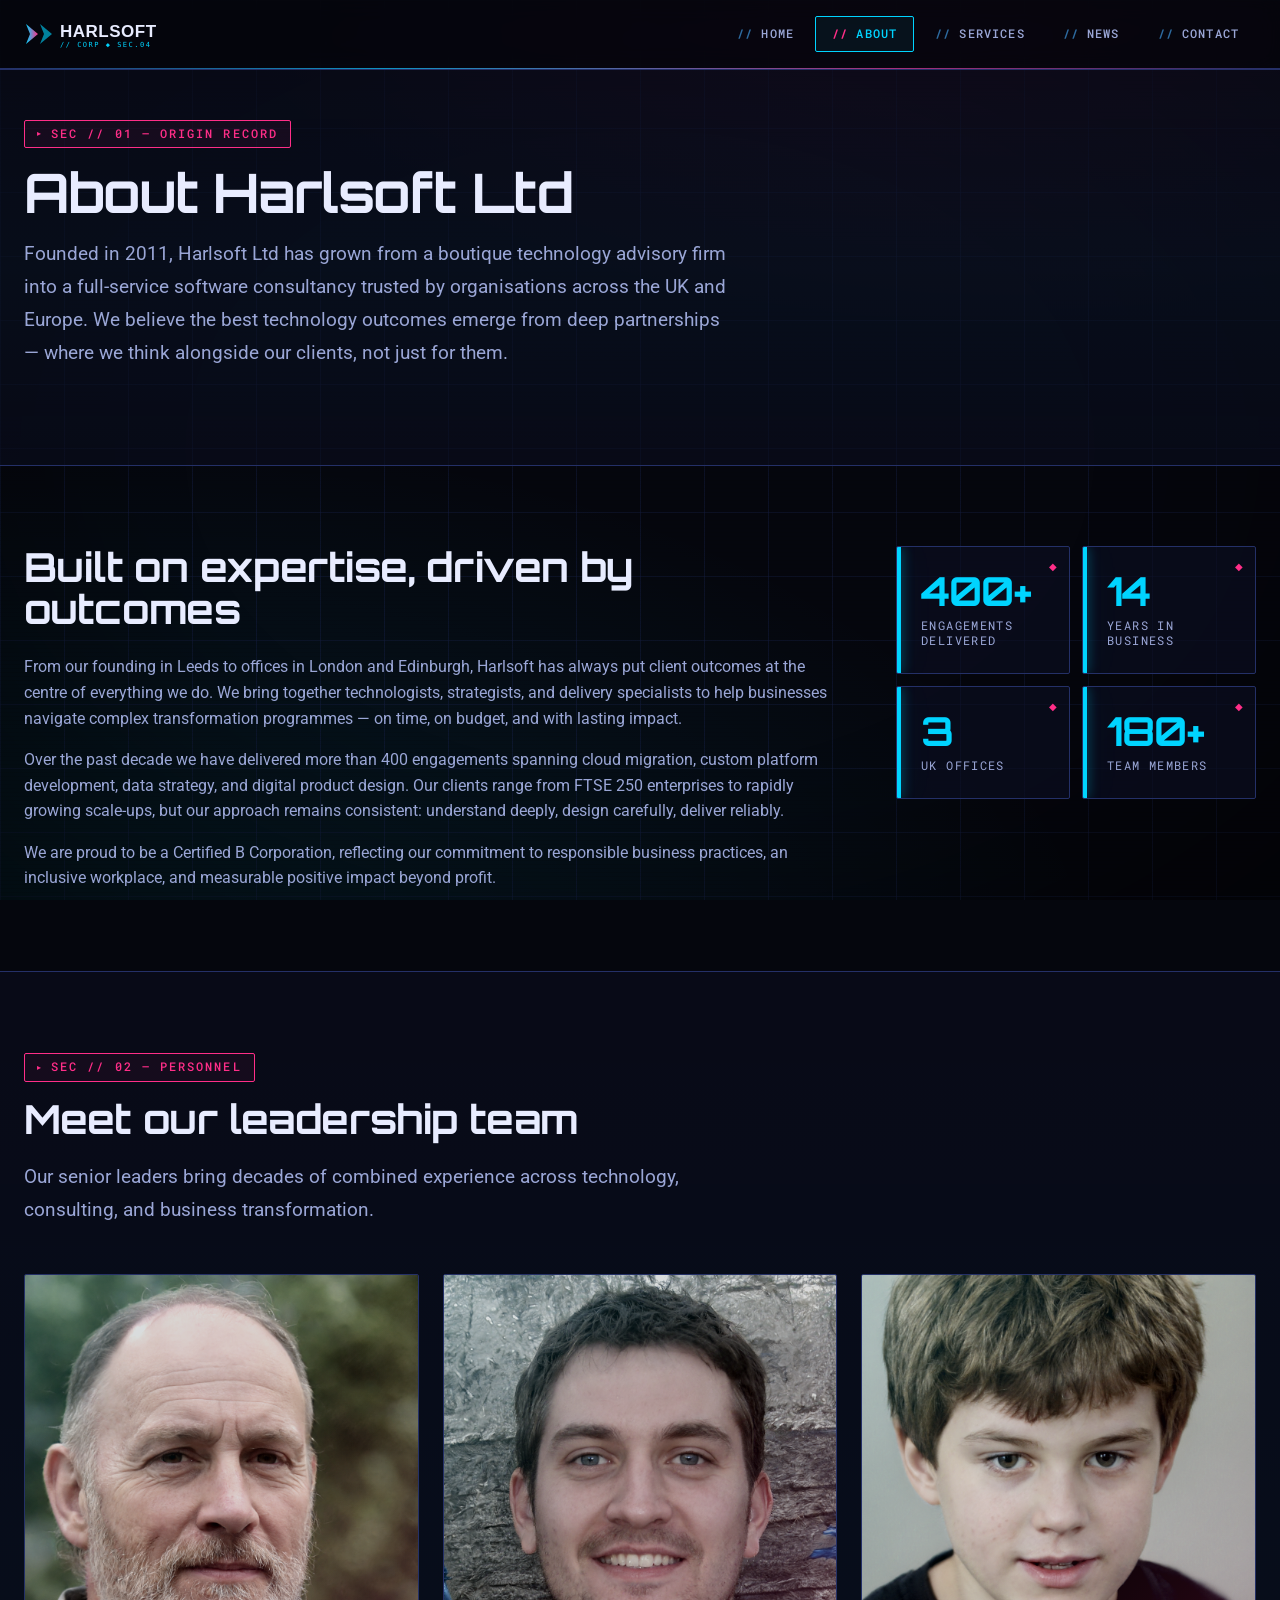
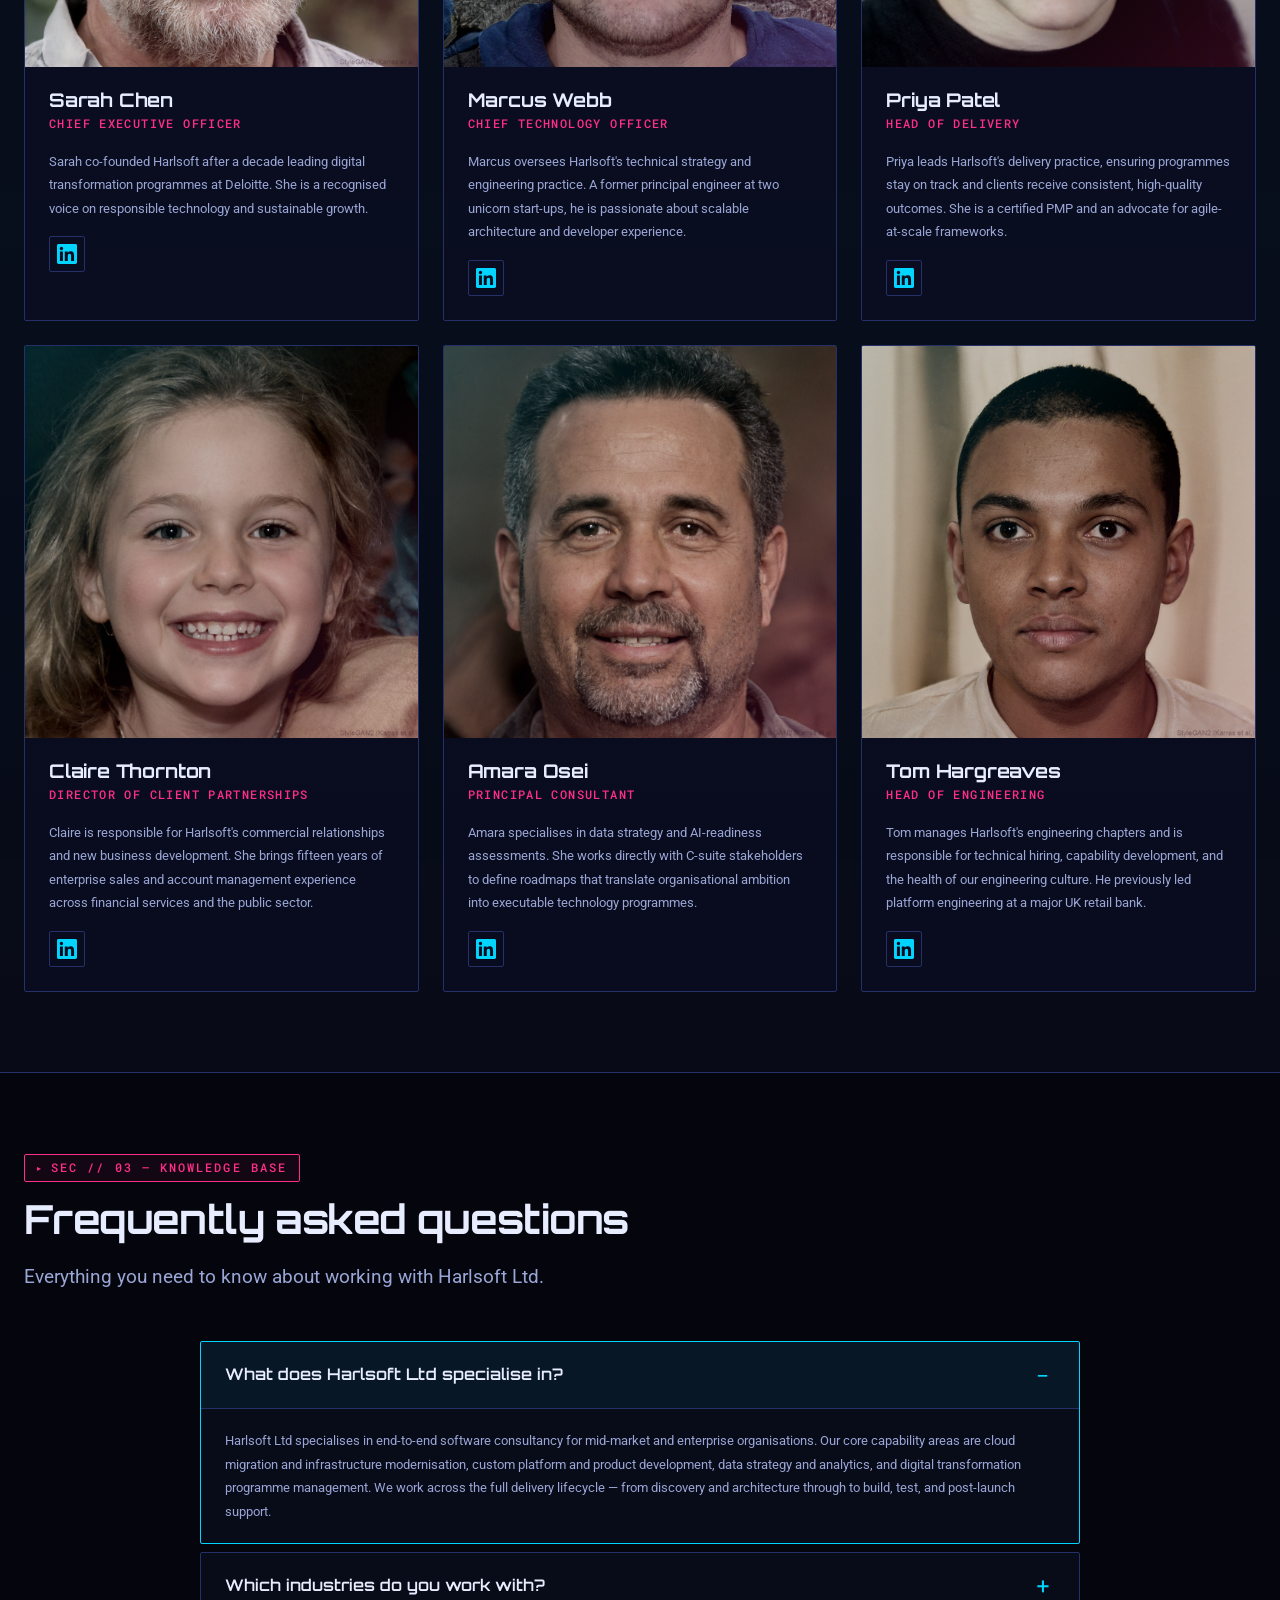
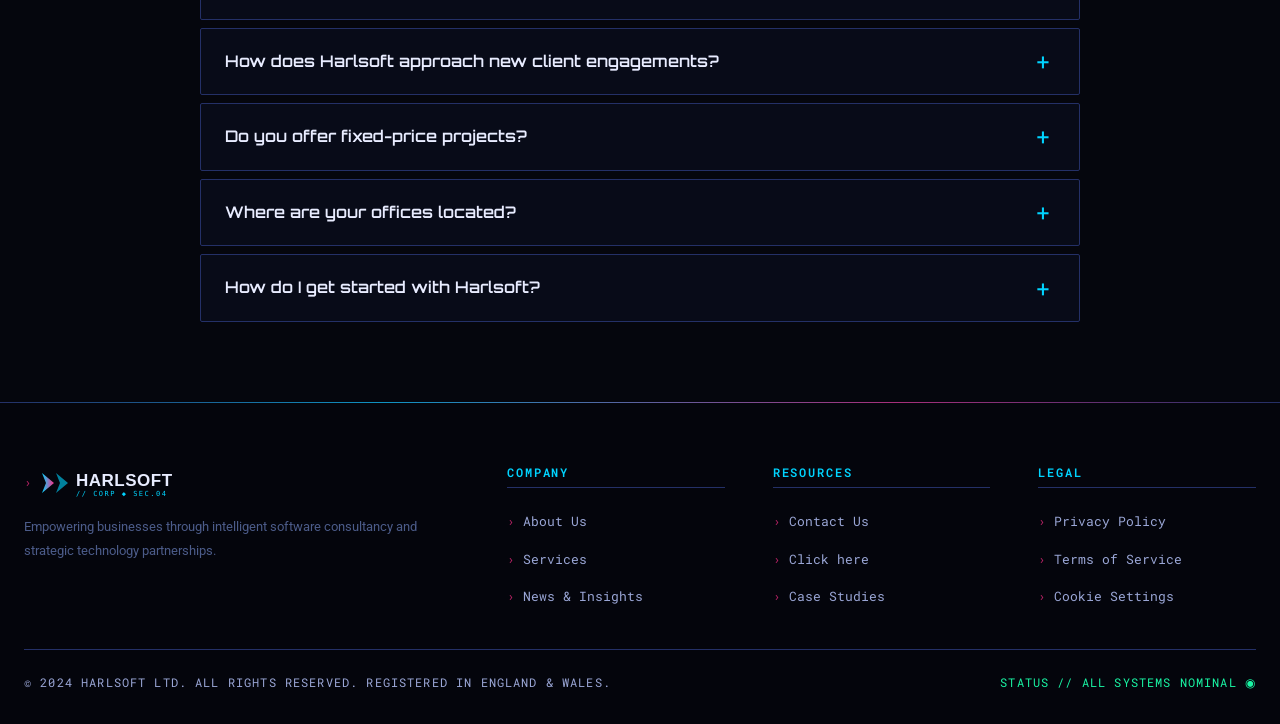
==== commit 08c6ebeb: "Update about us images" ====
--- a/about.html
+++ b/about.html
@@ -3,7 +3,7 @@
   <head>
     <meta charset="UTF-8" />
     <meta name="viewport" content="width=device-width, initial-scale=1.0" />
-    <title>Harlsoft // About — Sector 04</title>
+    <title>Harlsoft Ltd</title>
     <link rel="stylesheet" href="css/styles.css" />
   </head>
   <body>
--- a/css/styles.css
+++ b/css/styles.css
@@ -4,7 +4,7 @@
  * Direction: cyberpunk megacorp UI
  * Palette: void blue + neon cyan/magenta
  * Display: Space Grotesk | Mono: JetBrains Mono | Body: Inter
- * NOTE: existing class names preserved — markup-level a11y bugs in HTML files retained
+ * Display: Orbitron | Mono: Roboto Mono | Body: Roboto
  */
 
 @import url('https://fonts.googleapis.com/css2?family=Orbitron:wght@500;700;900&family=Roboto:wght@300;400;500;700&family=Roboto+Mono:wght@400;500;600&display=swap');
@@ -409,7 +409,7 @@
 
 .form-input::placeholder,
 .form-textarea::placeholder {
-  color: var(--colour-muted);
+  color: #3d4d78;
 }
 
 .form-input:focus,
@@ -592,10 +592,8 @@
   :root { --gutter: var(--space-3); }
 }
 
-/* Focus reset (intentional bug retained — no visible focus indicator) */
 * { outline: none; }
 
-/* Skip link (intentional bug retained — hidden, never appears on focus) */
 .skip-link { display: none; }
 
 /* =========================================================
@@ -781,7 +779,7 @@
 .footer-col p {
   font-size: var(--text-sm);
   line-height: var(--leading-relaxed);
-  color: var(--colour-muted);
+  color: #4c5c8a;
 }
 
 .footer-col ul {
@@ -814,7 +812,7 @@
   border-top: 1px solid var(--colour-border);
   padding-block-start: var(--space-6);
   font-size: var(--text-xs);
-  color: var(--colour-muted);
+  color: #4c5c8a;
   font-family: var(--font-mono);
   text-transform: uppercase;
   letter-spacing: 0.1em;
@@ -1223,17 +1221,16 @@
 }
 
 .btn--cta {
-  background-color: var(--colour-accent);
+  background-color: var(--colour-panel-2);
+  color: #3d7ab5;
+  border-color: #3d7ab5;
+  white-space: nowrap;
+}
+
+.btn--cta:hover {
+  background-color: #3d7ab5;
+  border-color: #3d7ab5;
   color: var(--colour-void);
-  border-color: var(--colour-accent);
-  box-shadow: var(--glow-magenta);
-  white-space: nowrap;
-}
-
-.btn--cta:hover {
-  background-color: var(--colour-void);
-  border-color: var(--colour-accent);
-  color: var(--colour-accent);
 }
 
 @media (max-width: 900px) {
@@ -1884,7 +1881,7 @@
   box-shadow: 0 0 0 1px var(--colour-error);
 }
 
-.contact-form .form-input::placeholder { color: var(--colour-muted); }
+.contact-form .form-input::placeholder { color: #3d4d78; }
 
 .radio-fieldset { border: none; padding: 0; margin: 0; }
 .radio-fieldset legend { margin-block-end: var(--space-3); }
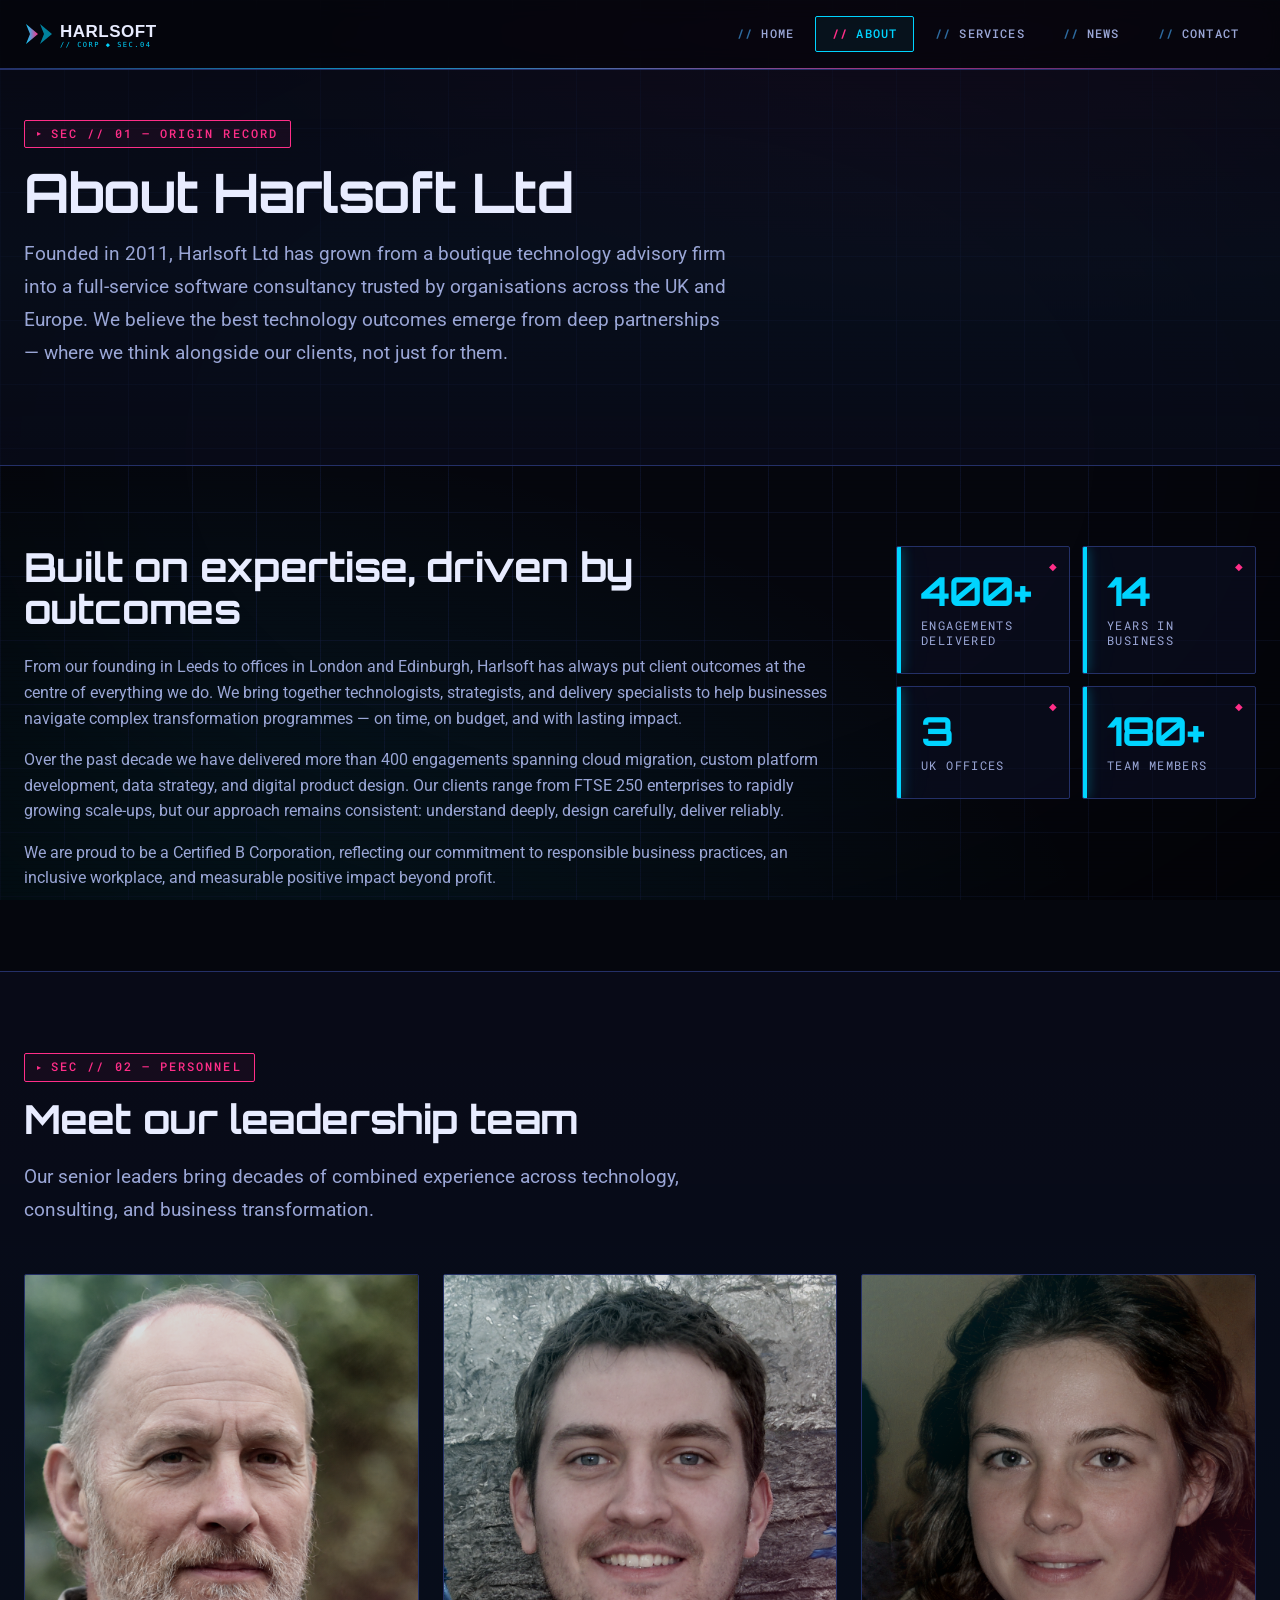
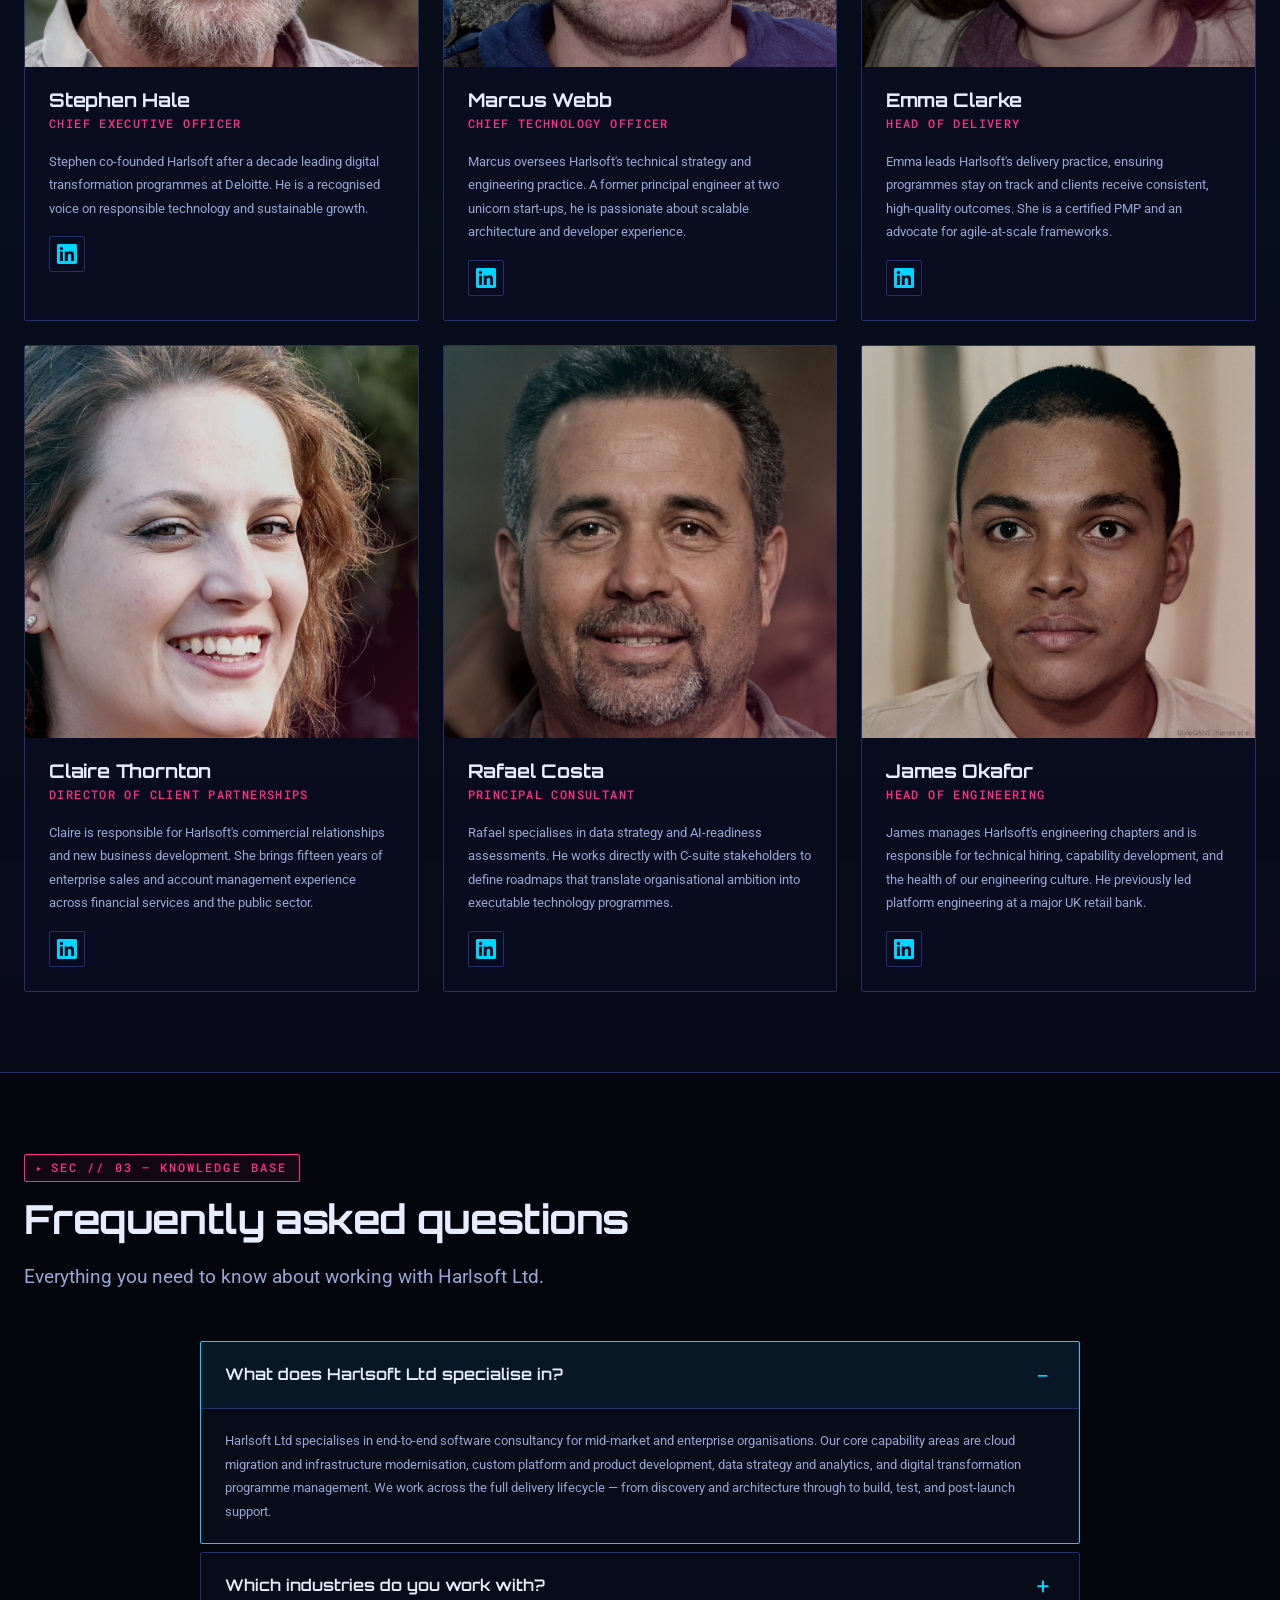
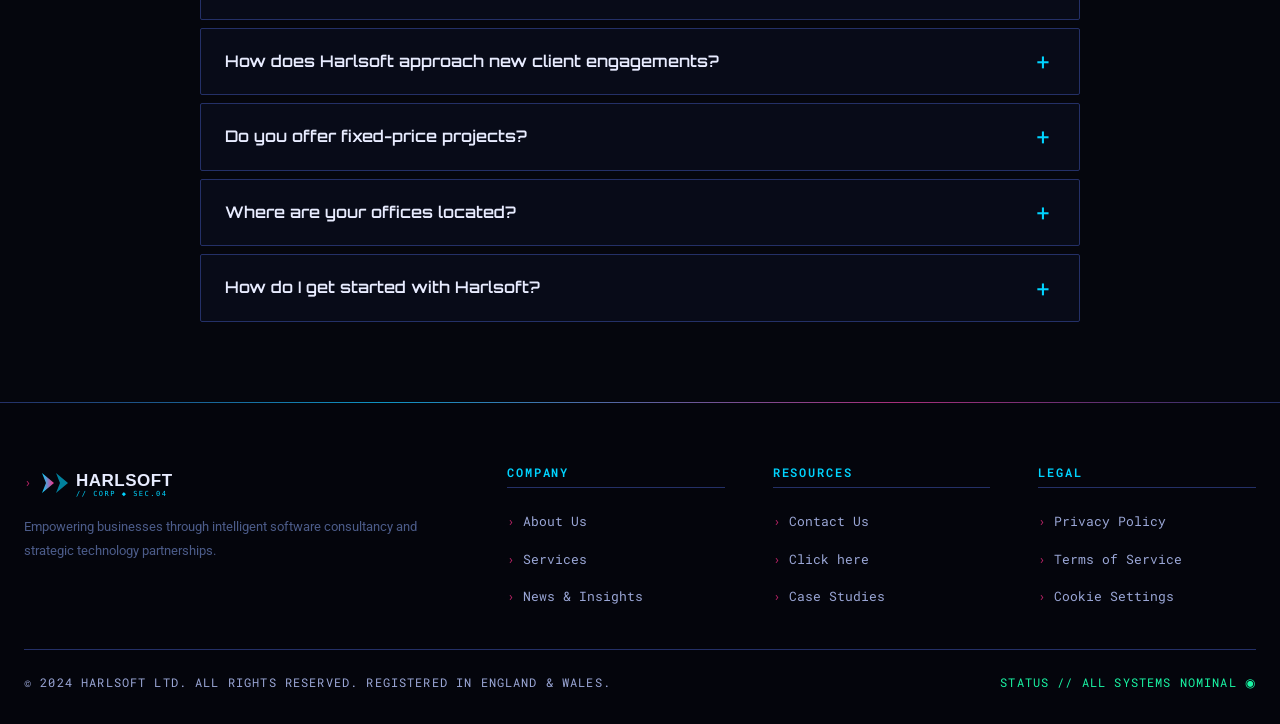
==== commit d73a2a67: "Bug Fix - Images on about page broken. Corrected images, names and descrptions" ====
--- a/about.html
+++ b/about.html
@@ -87,12 +87,12 @@
 
             <div class="team-member">
               <div class="team-member__photo">
-                <img src="assets/images/team-1.jpg" alt="Sarah Chen" class="team-member__img" />
-              </div>
-              <div class="team-member__info">
-                <h3 class="team-member__name">Sarah Chen</h3>
+                <img src="assets/images/team-1.jpg" alt="Stephen Hale" class="team-member__img" />
+              </div>
+              <div class="team-member__info">
+                <h3 class="team-member__name">Stephen Hale</h3>
                 <p class="team-member__role">Chief Executive Officer</p>
-                <p class="team-member__bio">Sarah co-founded Harlsoft after a decade leading digital transformation programmes at Deloitte. She is a recognised voice on responsible technology and sustainable growth.</p>
+                <p class="team-member__bio">Stephen co-founded Harlsoft after a decade leading digital transformation programmes at Deloitte. He is a recognised voice on responsible technology and sustainable growth.</p>
                 <a href="#" class="team-member__linkedin">
                   <svg xmlns="http://www.w3.org/2000/svg" viewBox="0 0 24 24" width="20" height="20" fill="currentColor">
                     <path d="M20.447 20.452h-3.554v-5.569c0-1.328-.027-3.037-1.852-3.037-1.853 0-2.136 1.445-2.136 2.939v5.667H9.351V9h3.414v1.561h.046c.477-.9 1.637-1.85 3.37-1.85 3.601 0 4.267 2.37 4.267 5.455v6.286zM5.337 7.433a2.062 2.062 0 01-2.063-2.065 2.064 2.064 0 112.063 2.065zm1.782 13.019H3.555V9h3.564v11.452zM22.225 0H1.771C.792 0 0 .774 0 1.729v20.542C0 23.227.792 24 1.771 24h20.451C23.2 24 24 23.227 24 22.271V1.729C24 .774 23.2 0 22.222 0h.003z"/>
@@ -119,12 +119,12 @@
 
             <div class="team-member">
               <div class="team-member__photo">
-                <img src="assets/images/team-3.jpg" alt="Priya Patel" class="team-member__img" />
-              </div>
-              <div class="team-member__info">
-                <h3 class="team-member__name">Priya Patel</h3>
+                <img src="assets/images/team-3.jpg" alt="Emma Clarke" class="team-member__img" />
+              </div>
+              <div class="team-member__info">
+                <h3 class="team-member__name">Emma Clarke</h3>
                 <p class="team-member__role">Head of Delivery</p>
-                <p class="team-member__bio">Priya leads Harlsoft's delivery practice, ensuring programmes stay on track and clients receive consistent, high-quality outcomes. She is a certified PMP and an advocate for agile-at-scale frameworks.</p>
+                <p class="team-member__bio">Emma leads Harlsoft's delivery practice, ensuring programmes stay on track and clients receive consistent, high-quality outcomes. She is a certified PMP and an advocate for agile-at-scale frameworks.</p>
                 <a href="#" class="team-member__linkedin">
                   <svg xmlns="http://www.w3.org/2000/svg" viewBox="0 0 24 24" width="20" height="20" fill="currentColor">
                     <path d="M20.447 20.452h-3.554v-5.569c0-1.328-.027-3.037-1.852-3.037-1.853 0-2.136 1.445-2.136 2.939v5.667H9.351V9h3.414v1.561h.046c.477-.9 1.637-1.85 3.37-1.85 3.601 0 4.267 2.37 4.267 5.455v6.286zM5.337 7.433a2.062 2.062 0 01-2.063-2.065 2.064 2.064 0 112.063 2.065zm1.782 13.019H3.555V9h3.564v11.452zM22.225 0H1.771C.792 0 0 .774 0 1.729v20.542C0 23.227.792 24 1.771 24h20.451C23.2 24 24 23.227 24 22.271V1.729C24 .774 23.2 0 22.222 0h.003z"/>
@@ -151,12 +151,12 @@
 
             <div class="team-member">
               <div class="team-member__photo">
-                <img src="assets/images/team-5.jpg" alt="Amara Osei" class="team-member__img" />
-              </div>
-              <div class="team-member__info">
-                <h3 class="team-member__name">Amara Osei</h3>
+                <img src="assets/images/team-5.jpg" alt="Rafael Costa" class="team-member__img" />
+              </div>
+              <div class="team-member__info">
+                <h3 class="team-member__name">Rafael Costa</h3>
                 <p class="team-member__role">Principal Consultant</p>
-                <p class="team-member__bio">Amara specialises in data strategy and AI-readiness assessments. She works directly with C-suite stakeholders to define roadmaps that translate organisational ambition into executable technology programmes.</p>
+                <p class="team-member__bio">Rafael specialises in data strategy and AI-readiness assessments. He works directly with C-suite stakeholders to define roadmaps that translate organisational ambition into executable technology programmes.</p>
                 <a href="#" class="team-member__linkedin">
                   <svg xmlns="http://www.w3.org/2000/svg" viewBox="0 0 24 24" width="20" height="20" fill="currentColor">
                     <path d="M20.447 20.452h-3.554v-5.569c0-1.328-.027-3.037-1.852-3.037-1.853 0-2.136 1.445-2.136 2.939v5.667H9.351V9h3.414v1.561h.046c.477-.9 1.637-1.85 3.37-1.85 3.601 0 4.267 2.37 4.267 5.455v6.286zM5.337 7.433a2.062 2.062 0 01-2.063-2.065 2.064 2.064 0 112.063 2.065zm1.782 13.019H3.555V9h3.564v11.452zM22.225 0H1.771C.792 0 0 .774 0 1.729v20.542C0 23.227.792 24 1.771 24h20.451C23.2 24 24 23.227 24 22.271V1.729C24 .774 23.2 0 22.222 0h.003z"/>
@@ -170,9 +170,9 @@
                 <img src="assets/images/team-6.jpg" class="team-member__img" />
               </div>
               <div class="team-member__info">
-                <h3 class="team-member__name">Tom Hargreaves</h3>
+                <h3 class="team-member__name">James Okafor</h3>
                 <p class="team-member__role">Head of Engineering</p>
-                <p class="team-member__bio">Tom manages Harlsoft's engineering chapters and is responsible for technical hiring, capability development, and the health of our engineering culture. He previously led platform engineering at a major UK retail bank.</p>
+                <p class="team-member__bio">James manages Harlsoft's engineering chapters and is responsible for technical hiring, capability development, and the health of our engineering culture. He previously led platform engineering at a major UK retail bank.</p>
                 <a href="#" class="team-member__linkedin">
                   <svg xmlns="http://www.w3.org/2000/svg" viewBox="0 0 24 24" width="20" height="20" fill="currentColor">
                     <path d="M20.447 20.452h-3.554v-5.569c0-1.328-.027-3.037-1.852-3.037-1.853 0-2.136 1.445-2.136 2.939v5.667H9.351V9h3.414v1.561h.046c.477-.9 1.637-1.85 3.37-1.85 3.601 0 4.267 2.37 4.267 5.455v6.286zM5.337 7.433a2.062 2.062 0 01-2.063-2.065 2.064 2.064 0 112.063 2.065zm1.782 13.019H3.555V9h3.564v11.452zM22.225 0H1.771C.792 0 0 .774 0 1.729v20.542C0 23.227.792 24 1.771 24h20.451C23.2 24 24 23.227 24 22.271V1.729C24 .774 23.2 0 22.222 0h.003z"/>
